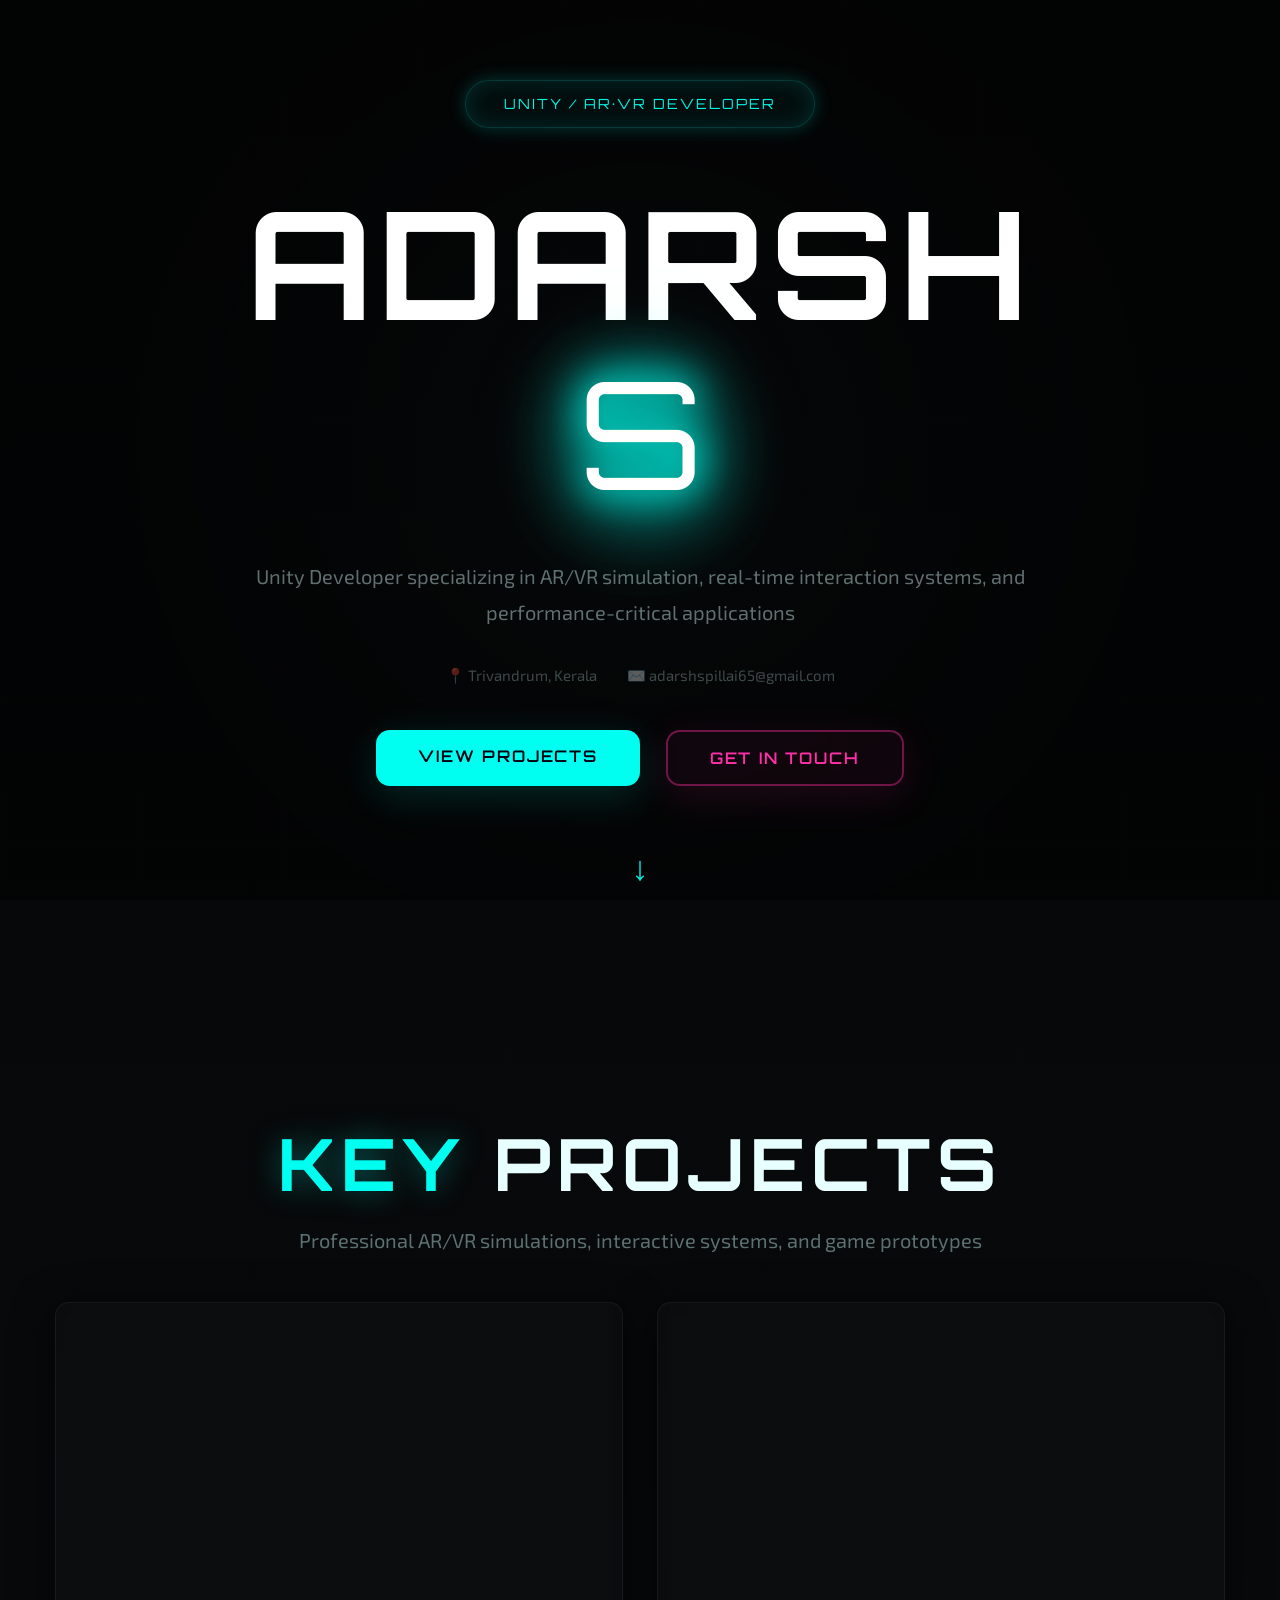
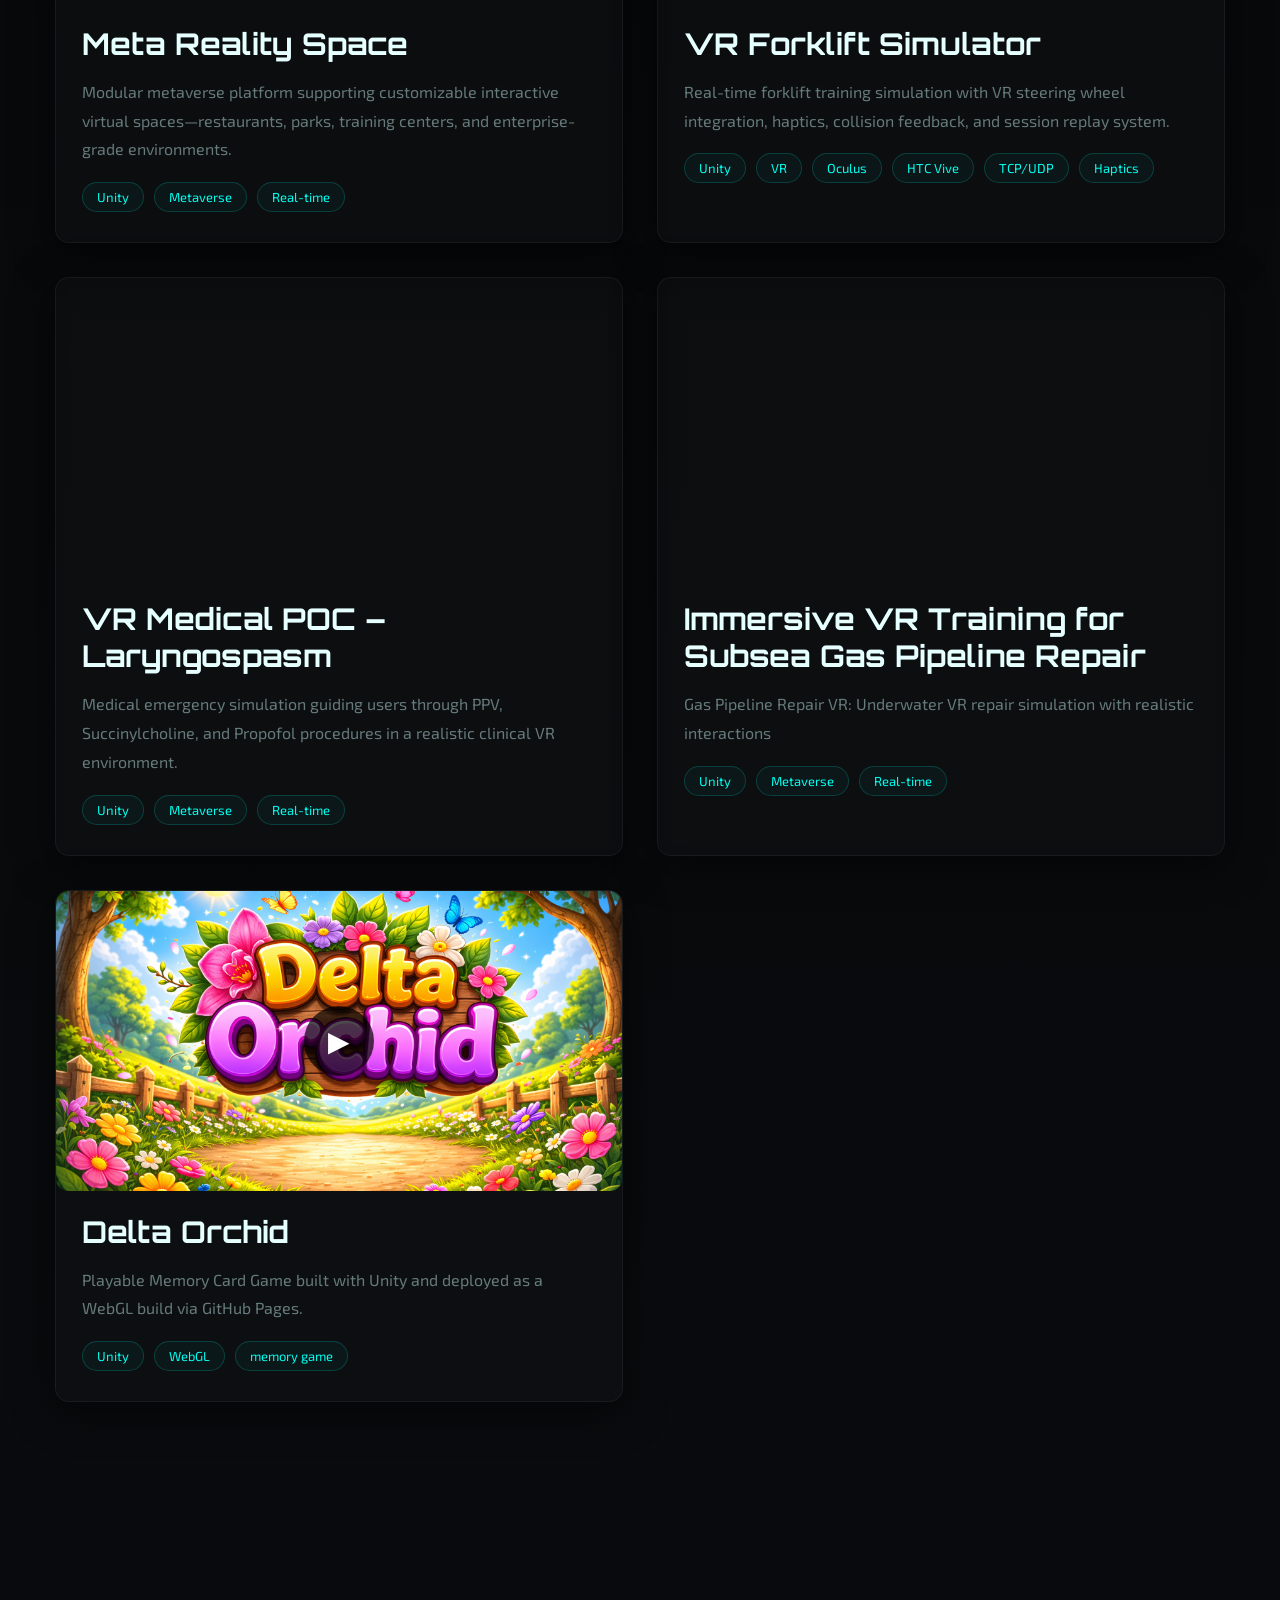
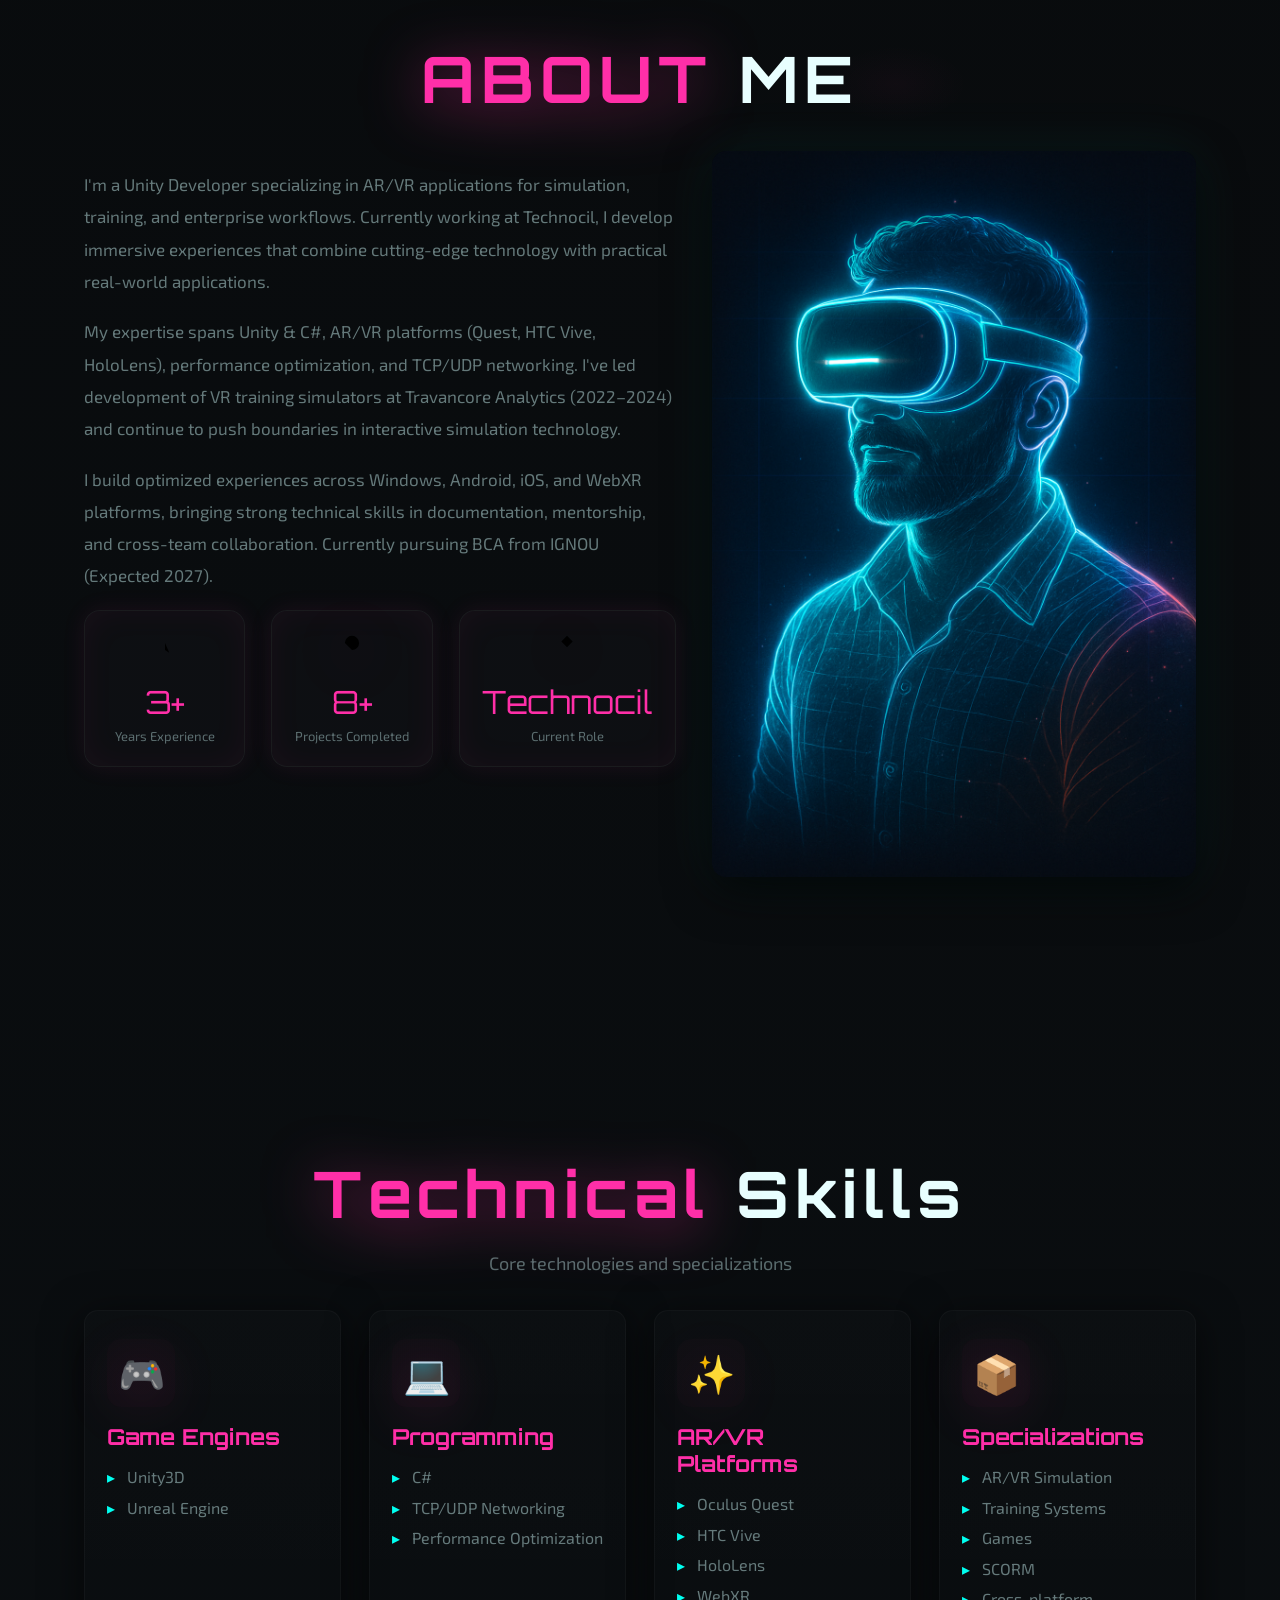
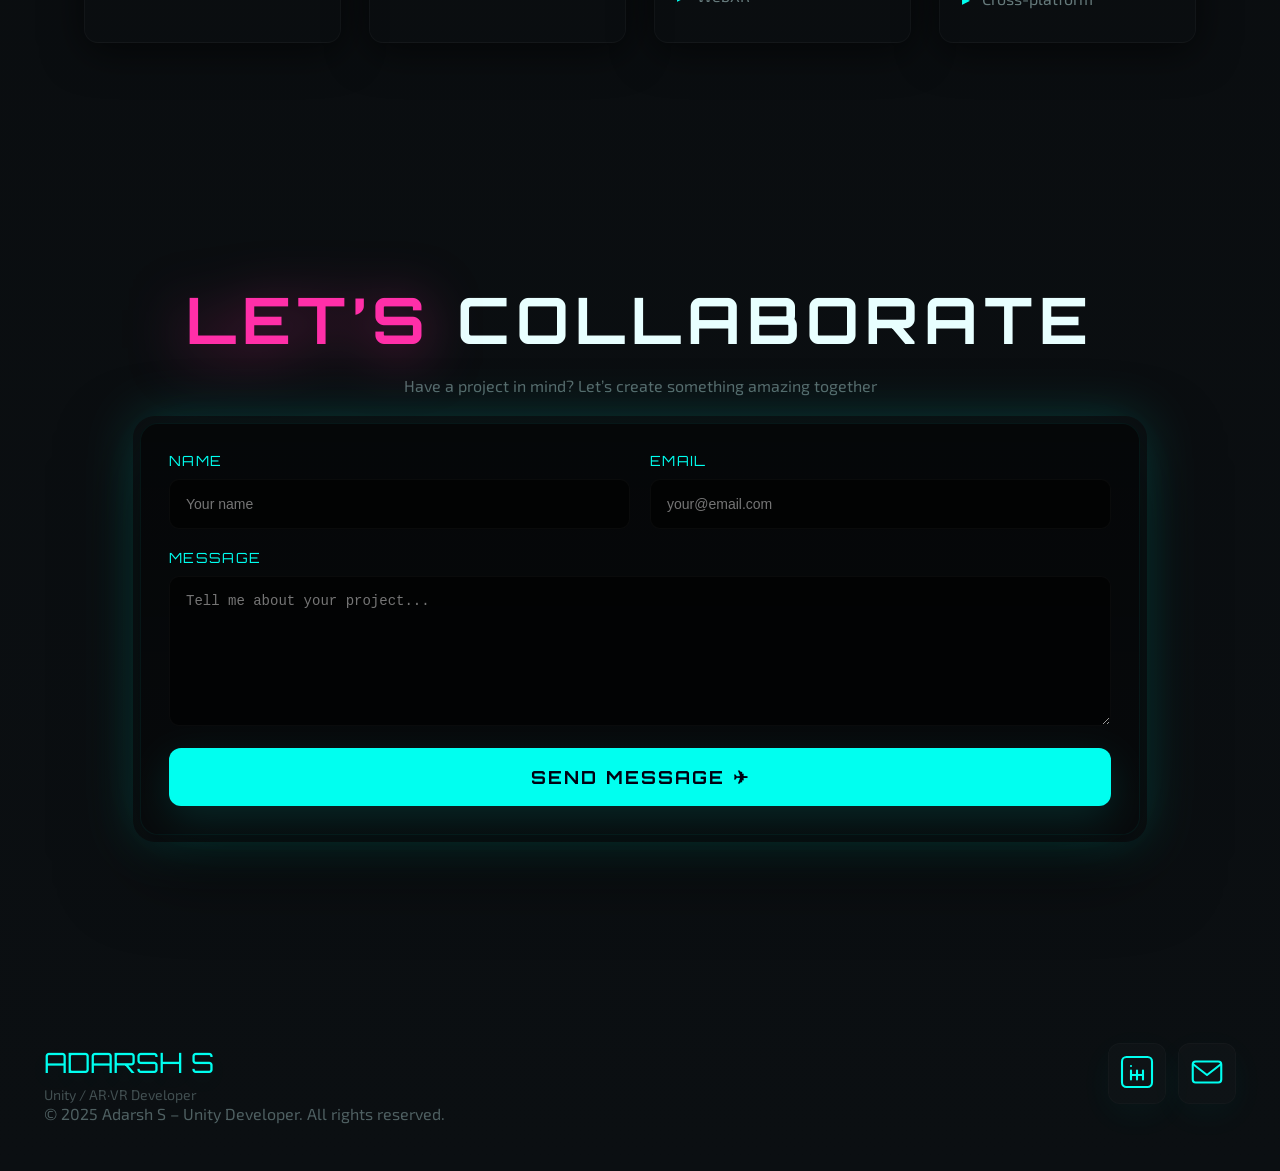
==== index.html @ 9f476916 "Update index.html" ====
<!DOCTYPE html>
<html lang="en">
<head>
  <meta charset="UTF-8" />
  <meta name="viewport" content="width=device-width, initial-scale=1.0" />
  <title>Adarsh | Unity AR/VR Game Developer</title>
  <link rel="stylesheet" href="style.css" />
</head>
<body>
 <header class="hero">
    <div class="tag">UNITY / AR·VR DEVELOPER</div>

    <h1 class="name-main">ADARSH</h1>
    <div class="name-glow">S</div>

    <p class="subtitle">
        Unity Developer specializing in AR/VR simulation, real-time interaction systems,
        and performance-critical applications
    </p>

    <div class="info">
        <span>📍 Trivandrum, Kerala</span>
        <span>✉️ adarshspillai65@gmail.com</span>
    </div>

    <div class="buttons">
        <a href="#projects" class="btn cyan">VIEW PROJECTS</a>
        <a href="#contact" class="btn pink">GET IN TOUCH</a>
    </div>

    <div class="scroll">↓</div>
</header>

 <section class="projects" id="projects">
    
    <h2 class="projects-title"><span>KEY</span> PROJECTS</h2>
    <p class="projects-subtitle">
        Professional AR/VR simulations, interactive systems, and game prototypes
    </p>

    <div class="project-grid">

        <!-- PROJECT 1 -->
        <div class="project-card">
            <iframe src="https://www.youtube.com/embed/jjALK5sZ8PA"></iframe>

            <div class="project-body">
                <h3>Meta Reality Space</h3>
                <p>
                    Modular metaverse platform supporting customizable interactive virtual spaces—restaurants, parks, training centers, and enterprise-grade environments.
                </p>

                <div class="project-tags">
                    <span>Unity</span>
                    <span>Metaverse</span>
                    <span>Real-time</span>
                </div>
            </div>
        </div>

        <!-- PROJECT 2 -->
        <div class="project-card">
            <iframe src="https://www.youtube.com/embed/D-YkFHy53do"></iframe>

            <div class="project-body">
                <h3>VR Forklift Simulator</h3>
                <p>
                    Real-time forklift training simulation with VR steering wheel integration, haptics, collision feedback, and session replay system.
                </p>

                <div class="project-tags">
                    <span>Unity</span>
                    <span>VR</span>
                    <span>Oculus</span>
                    <span>HTC Vive</span>
                    <span>TCP/UDP</span>
                    <span>Haptics</span>
                </div>
            </div>
        </div>
<!-- PROJECT 3 -->
        <div class="project-card">
            <iframe src="https://www.youtube.com/embed/tPDT9Ne0lN8"></iframe>

            <div class="project-body">
                 <h3>VR Medical POC – Laryngospasm</h3>
                <p>
    Medical emergency simulation guiding users through PPV,
    Succinylcholine, and Propofol procedures in a realistic clinical VR environment.
  </p>

                <div class="project-tags">
                    <span>Unity</span>
                    <span>Metaverse</span>
                    <span>Real-time</span>
                </div>
            </div>
        </div>
<!-- PROJECT 4 -->
        <div class="project-card">
<iframe src="https://www.youtube.com/embed/ft9IlsLX0oc"></iframe>
            <div class="project-body">
                <h3>Immersive VR Training for Subsea Gas Pipeline Repair</h3>
                <p>
                   Gas Pipeline Repair VR: Underwater VR repair simulation with realistic interactions
                </p>

                <div class="project-tags">
                    <span>Unity</span>
                    <span>Metaverse</span>
                    <span>Real-time</span>
                </div>
            </div>
        </div>

<!-- Gas Pipeline Repair VR (Image) -->

<!-- PROJECT 5 -->
<div class="project-card">

<div class="game-preview">

<img src="DeltaOrchid-thumbnail.png" alt="Delta Orchid">

<a 
href="https://adarshadsss.github.io/Delta_OrchidWebglBuild/" 
target="_blank" 
class="play-button">

▶

</a>

</div>

<div class="project-body">

<h3>Delta Orchid</h3>

<p>
Playable Memory Card Game built with Unity and deployed as a WebGL build via GitHub Pages.
</p>

<div class="project-tags">
<span>Unity</span>
<span>WebGL</span>
<span>memory game</span>
</div>

</div>

</div>

</section>
 




<section class="about" id="about">
  
  <h2 class="section-head"><span>ABOUT</span> ME</h2>

  <div class="about-wrapper">

    <!-- LEFT SIDE: TEXT + METRICS -->
    <div class="about-left">

      <div class="about-text">
        <p>I'm a Unity Developer specializing in AR/VR applications for simulation, training, and enterprise workflows. Currently working at Technocil, I develop immersive experiences that combine cutting-edge technology with practical real-world applications.</p>

        <p>My expertise spans Unity & C#, AR/VR platforms (Quest, HTC Vive, HoloLens), performance optimization, and TCP/UDP networking. I've led development of VR training simulators at Travancore Analytics (2022–2024) and continue to push boundaries in interactive simulation technology.</p>

        <p>I build optimized experiences across Windows, Android, iOS, and WebXR platforms, bringing strong technical skills in documentation, mentorship, and cross-team collaboration. Currently pursuing BCA from IGNOU (Expected 2027).</p>
      </div>

      <!-- METRICS BOXES -->
      <div class="metrics">

        <div class="metric-box">
          <svg class="metric-icon" viewBox="0 0 24 24"><path d="M12 7v5l3 2"></path></svg>
          <div class="metric-value">3+</div>
          <div class="metric-label">Years Experience</div>
        </div>

        <div class="metric-box">
          <svg class="metric-icon" viewBox="0 0 24 24"><path d="M12 12a5 5 0 1 0-5-5"></path></svg>
          <div class="metric-value">8+</div>
          <div class="metric-label">Projects Completed</div>
        </div>

        <div class="metric-box">
          <svg class="metric-icon" viewBox="0 0 24 24"><path d="M12 2l4 4-4 4-4-4z"></path></svg>
          <div class="metric-value">Technocil</div>
          <div class="metric-label">Current Role</div>
        </div>

      </div>

    </div>

   <div class="about-image">
  <img src="Avatar.png" alt="About section image">
</div>

  </div>
</section>



<section class="skills" id="skills">
    <h2 class="section-head"><span>Technical</span> Skills</h2>
    <p class="skills-subtitle">Core technologies and specializations</p>

    <div class="skills-grid">

        <!-- Game Engines -->
        <div class="skill-card">
            <div class="skill-icon">
                🎮
            </div>
            <h3>Game Engines</h3>
            <ul>
                <li>Unity3D</li>
                <li>Unreal Engine</li>
            </ul>
        </div>

        <!-- Programming -->
        <div class="skill-card">
            <div class="skill-icon">
                💻
            </div>
            <h3>Programming</h3>
            <ul>
                <li>C#</li>
                <li>TCP/UDP Networking</li>
                <li>Performance Optimization</li>
            </ul>
        </div>

        <!-- AR/VR Platforms -->
        <div class="skill-card">
            <div class="skill-icon">
                ✨
            </div>
            <h3>AR/VR Platforms</h3>
            <ul>
                <li>Oculus Quest</li>
                <li>HTC Vive</li>
                <li>HoloLens</li>
                <li>WebXR</li>
            </ul>
        </div>

        <!-- Specializations -->
        <div class="skill-card">
            <div class="skill-icon">
                📦
            </div>
            <h3>Specializations</h3>
            <ul>
                <li>AR/VR Simulation</li>
                <li>Training Systems</li>
                <li>Games</li>
                <li>SCORM</li>
                <li>Cross-platform</li>
            </ul>
        </div>

    </div>
</section>



<section class="contact" id="contact">
    <h2 class="section-head"><span>LET’S</span> COLLABORATE</h2>
    <p class="contact-subtitle">Have a project in mind? Let’s create something amazing together</p>

    <div class="contact-box">
        <form>
            <div class="contact-row">
                <div class="field">
                    <label>NAME</label>
                    <input type="text" placeholder="Your name" />
                </div>

                <div class="field">
                    <label>EMAIL</label>
                    <input type="email" placeholder="your@email.com" />
                </div>
            </div>

            <div class="field full">
                <label>MESSAGE</label>
                <textarea placeholder="Tell me about your project..."></textarea>
            </div>

            <button type="submit" class="send-btn">
                SEND MESSAGE ✈
            </button>
        </form>
    </div>
</section>

<!-- ===== FOOTER ===== -->
<footer class="footer">
  <div class="footer-inner">
    <div class="footer-left">
      <div class="footer-name">ADARSH S</div>
      <div class="footer-role">Unity / AR·VR Developer</div>
    </div>

    <div class="footer-right">
      <!-- inline SVG LinkedIn -->
      <button class="social-btn" aria-label="LinkedIn">
        <svg viewBox="0 0 24 24" class="social-icon" aria-hidden="true">
          <rect x="2" y="2" width="20" height="20" rx="3" fill="none" stroke="currentColor" stroke-width="1.4"/>
          <path d="M8 11v6M8 8v.01M12 11v6M16 11v6M8 14h8" fill="none" stroke="currentColor" stroke-width="1.4" stroke-linecap="round"/>
        </svg>
      </button>

      <!-- inline SVG Mail -->
      <button class="social-btn" aria-label="Email">
        <svg viewBox="0 0 24 24" class="social-icon" aria-hidden="true">
          <rect x="2.5" y="5" width="19" height="14" rx="2" fill="none" stroke="currentColor" stroke-width="1.4"/>
          <path d="M3 7l9 7 9-7" fill="none" stroke="currentColor" stroke-width="1.4" stroke-linecap="round" stroke-linejoin="round"/>
        </svg>
      </button>
    </div>
  </div>

  <div class="copyright">© 2025 Adarsh S – Unity Developer. All rights reserved.</div>
</footer>


  <script src="script.js"></script>
</body>
</html>
---- style.css ----
@import url('https://fonts.googleapis.com/css2?family=Orbitron:wght@400;600;900&family=Exo+2:wght@300;400;600&display=swap');

:root{
  --bg-1:#060708;
  --bg-2:#0b0f12;
  --cyan:#00fff0;
  --cyan-strong:rgba(0,255,237,0.95);
  --pink:#ff2fa8;
  --muted:rgba(170,200,200,0.35);
}

/* GLOBAL --------------------------- */
*{box-sizing:border-box;}
body{
  margin:0;
  font-family:'Exo 2', sans-serif;
  color:#dff7f6;
  background:
    radial-gradient(800px 380px at 30% 45%, rgba(0,255,237,0.04), transparent 12%),
    radial-gradient(600px 320px at 70% 55%, rgba(255,47,160,0.03), transparent 12%),
    linear-gradient(180deg,var(--bg-1),var(--bg-2));
  -webkit-font-smoothing:antialiased;
  position:relative;
}

/* GRID OVERLAY ----------------------------------- */
body::before{
  content:"";
  position:fixed; inset:0;
  background-image:
    linear-gradient(rgba(255,255,255,0.03) 1px, transparent 1px),
    linear-gradient(90deg, rgba(255,255,255,0.03) 1px, transparent 1px);
  background-size: 140px 140px;
  z-index:0; pointer-events:none;
  opacity:.25;
}

body::after{
  content:""; position:fixed; inset:0; pointer-events:none;
  background: radial-gradient(circle at center,
    rgba(0,0,0,0) 0%, rgba(0,0,0,0.55) 70%);
  z-index:0;
}

/* HERO -------------------------------------------- */
.hero{
  min-height:88vh;
  display:flex;
  flex-direction:column;
  align-items:center;
  justify-content:center;
  text-align:center;
  padding:80px 20px;
  position:relative;
  z-index:10;
}

/* TOP TAG ---------------------------------------- */
.tag{
  font-family:'Orbitron';
  font-size:14px;
  padding:14px 38px;
  border-radius:40px;
  border:1px solid rgba(0,255,237,0.18);
  color:var(--cyan-strong);
  letter-spacing:2px;
  background:rgba(0,255,237,0.04);
  box-shadow:
    0 0 18px rgba(0,255,237,0.22),
    inset 0 0 22px rgba(0,255,237,0.12);
  margin-bottom:40px;
}

/* NAME MAIN -------------------------------------- */
.name-main{
  font-family:'Orbitron';
  font-size:150px;
  letter-spacing:6px;
  margin:0;
  color:white;
  text-transform:uppercase;
}

/* GLOWING S -------------------------------------- */
.name-glow{
  font-family:'Orbitron';
  font-size:150px;
  margin-top:-18px;
  color:rgb(255, 255, 255);
  text-shadow:
    0 0 35px rgba(0,255,237,0.9),
    0 0 90px rgba(0,255,237,0.6),
    0 20px 90px rgba(0,255,237,0.55);
  filter:drop-shadow(0 0 25px rgba(0,255,237,0.85));
}

/* SUBTITLE --------------------------------------- */
.subtitle{
  max-width:900px;
  margin:32px auto 20px;
  font-size:20px;
  color:rgba(210,240,240,0.45);
  line-height:1.8;
}

/* INFO ROW --------------------------------------- */
.info{
  display:flex;
  gap:30px;
  justify-content:center;
  margin-top:16px;
  font-size:15px;
  color:var(--muted);
}
.info span{
  display:flex;
  align-items:center;
  gap:6px;
}

/* BUTTONS ----------------------------------------- */
.buttons{
  display:flex;
  gap:26px;
  margin-top:45px;
}

.btn{
  font-family:'Orbitron';
  padding:16px 42px;
  border-radius:14px;
  font-weight:600;
  letter-spacing:1.8px;
  text-decoration:none;
  transition:0.2s;
}

/* CYAN button */
.btn.cyan{
  background:var(--cyan);
  color:#001;
  box-shadow:0 10px 40px rgba(0,255,237,0.15);
}

/* PINK button */
.btn.pink{
  border:2px solid rgba(255,47,160,0.4);
  color:var(--pink);
  background:rgba(255,47,160,0.05);
  box-shadow:0 10px 40px rgba(255,47,160,0.12);
  backdrop-filter:blur(3px);
}

/* SCROLL ARROW ----------------------------------- */
.scroll{
  margin-top:60px;
  font-size:34px;
  color:var(--cyan);
  opacity:0.9;
}

/* RESPONSIVE -------------------------------------- */
@media(max-width:900px){
  .name-main, .name-glow{ font-size:110px; }
  .subtitle{ font-size:17px; }
}
@media(max-width:600px){
  .name-main, .name-glow{ font-size:75px; }
  .tag{ padding:10px 24px; font-size:12px; }
  .buttons{ flex-direction:column; }
}


/* SECTION TITLE -------------------------------------------------------- */
.projects {
    padding: 90px 40px 120px;
    max-width: 1250px;
    margin: 0 auto;
    text-align: center;
    position: relative;
    z-index: 10;
}

.projects-title {
    font-family: 'Orbitron';
    font-size: 72px;
    color: #e8ffff;
    letter-spacing: 6px;
    text-transform: uppercase;
    margin-bottom: 10px;
}

.projects-title span {
    color: #00fff0;
    text-shadow: 0 0 30px rgba(0,255,237,0.35);
}

.projects-subtitle {
    font-size: 20px;
    color: rgba(200,240,240,0.45);
    margin-bottom: 50px;
}

/* CARD GRID ------------------------------------------------------------- */
.project-grid {
    display: grid;
    grid-template-columns: repeat(2, 1fr);
    gap: 34px;
}

/* PROJECT CARD ---------------------------------------------------------- */
.project-card {
    background: rgba(255,255,255,0.02);
    border-radius: 14px;
    overflow: hidden;
    border: 1px solid rgba(255,255,255,0.05);
    backdrop-filter: blur(6px);
    box-shadow: 0 8px 40px rgba(0,0,0,0.6);
    transition: 0.25s ease;
}

.project-card:hover {
    transform: translateY(-6px);
    box-shadow: 0 18px 60px rgba(0,0,0,0.7);
}

/* VIDEO / IMAGE --------------------------------------------------------- */
.project-card iframe,
.project-card img {
    width: 100%;
    height: 300px;
    border: none;
    object-fit: cover;
    display: block;
}

/* TEXT AREA ------------------------------------------------------------- */
.project-body {
    padding: 22px 26px 30px;
    text-align: left;
}

.project-body h3 {
    font-family: 'Orbitron';
    font-size: 30px;
    color: #e6ffff;
    margin: 0 0 12px;
}

.project-body p {
    font-size: 16px;
    color: rgba(200,240,240,0.48);
    line-height: 1.8;
    margin-bottom: 18px;
}

/* TAGS ------------------------------------------------------------------ */
.project-tags {
    display: flex;
    flex-wrap: wrap;
    gap: 10px;
}

.project-tags span {
    padding: 6px 14px;
    font-size: 13px;
    color: #00fff0;
    border: 1px solid rgba(0,255,237,0.18);
    border-radius: 20px;
    background: rgba(0,255,237,0.04);
}

/* RESPONSIVE ------------------------------------------------------------ */
@media (max-width: 1000px) {
    .project-grid {
        grid-template-columns: 1fr;
    }
}

@media (max-width: 500px) {
    .projects-title {
        font-size: 52px;
    }
    .project-card iframe {
        height: 220px;
    }
}


/* SECTION TITLE -------------------------------------------------------- */
.projects {
    padding: 90px 40px 120px;
    max-width: 1250px;
    margin: 0 auto;
    text-align: center;
    position: relative;
    z-index: 10;
}

.projects-title {
    font-family: 'Orbitron';
    font-size: 72px;
    color: #e8ffff;
    letter-spacing: 6px;
    text-transform: uppercase;
    margin-bottom: 10px;
}

.projects-title span {
    color: #00fff0;
    text-shadow: 0 0 30px rgba(0,255,237,0.35);
}

.projects-subtitle {
    font-size: 20px;
    color: rgba(200,240,240,0.45);
    margin-bottom: 50px;
}

/* CARD GRID ------------------------------------------------------------- */
.project-grid {
    display: grid;
    grid-template-columns: repeat(2, 1fr);
    gap: 34px;
}

/* PROJECT CARD ---------------------------------------------------------- */
.project-card {
    background: rgba(255,255,255,0.02);
    border-radius: 14px;
    overflow: hidden;
    border: 1px solid rgba(255,255,255,0.05);
    backdrop-filter: blur(6px);
    box-shadow: 0 8px 40px rgba(0,0,0,0.6);
    transition: 0.25s ease;
}

.project-card:hover {
    transform: translateY(-6px);
    box-shadow: 0 18px 60px rgba(0,0,0,0.7);
}

/* VIDEO / IMAGE --------------------------------------------------------- */
.project-card iframe,
.project-card img {
    width: 100%;
    height: 300px;
    border: none;
    object-fit: cover;
    display: block;
}

/* TEXT AREA ------------------------------------------------------------- */
.project-body {
    padding: 22px 26px 30px;
    text-align: left;
}

.project-body h3 {
    font-family: 'Orbitron';
    font-size: 30px;
    color: #e6ffff;
    margin: 0 0 12px;
}

.project-body p {
    font-size: 16px;
    color: rgba(200,240,240,0.48);
    line-height: 1.8;
    margin-bottom: 18px;
}

/* TAGS ------------------------------------------------------------------ */
.project-tags {
    display: flex;
    flex-wrap: wrap;
    gap: 10px;
}

.project-tags span {
    padding: 6px 14px;
    font-size: 13px;
    color: #00fff0;
    border: 1px solid rgba(0,255,237,0.18);
    border-radius: 20px;
    background: rgba(0,255,237,0.04);
}

/* RESPONSIVE ------------------------------------------------------------ */
@media (max-width: 1000px) {
    .project-grid {
        grid-template-columns: 1fr;
    }
}

@media (max-width: 500px) {
    .projects-title {
        font-size: 52px;
    }
    .project-card iframe {
        height: 220px;
    }
}


/* ABOUT SECTION */
.about {
  padding: 80px 44px;
  max-width: 1200px;
  margin: 0 auto 80px;
}

.about-wrapper {
  display: grid;
  grid-template-columns: 1.1fr 0.9fr;
  gap: 36px;
  align-items: start;
  margin-top: 32px;
}

/* LEFT SIDE TEXT */
.about-text p {
  color: rgba(200,240,240,0.48);
  font-size: 17px;
  line-height: 1.9;
  margin-bottom: 18px;
}

/* METRICS BOXES */
.metrics {
  display: flex;
  gap: 26px;
  margin-bottom: 32px;
}

.metric-box {
  flex: 1;
  padding: 22px;
  border-radius: 16px;
  background: rgba(20, 20, 26, 0.4);
  border: 1px solid rgba(255,255,255,0.05);
  text-align: center;
  box-shadow:
    0 0 25px rgba(255,47,160,0.08),
    inset 0 0 35px rgba(255,47,160,0.05);
}

.metric-icon {
  width: 34px;
  height: 34px;
  margin-bottom: 12px;
  color: var(--pink);
  filter: drop-shadow(0 8px 28px rgba(255,47,160,0.25));
}

.metric-value {
  font-family: 'Orbitron';
  font-size: 32px;
  color: var(--pink);
  margin-bottom: 6px;
}

.metric-label {
  font-size: 13px;
  color: rgba(200,240,240,0.42);
}

/* IMAGE RIGHT SIDE */
.about-image {
  position: relative;
}

.about-image img {
  width: 100%;
  border-radius: 14px;
  display: block;
  box-shadow:
    0 15px 45px rgba(0,0,0,0.7),
    0 0 60px rgba(0,255,237,0.08);
}

/* RESPONSIVE */
@media(max-width: 900px) {
  .about-wrapper {
    grid-template-columns: 1fr;
  }
  .metrics {
    justify-content: center;
  }
}



/* SECTION TITLE */
.section-head{
  font-family:'Orbitron';
  font-size:64px;
  letter-spacing:6px;
  color:#e8ffff;
  text-align:center;
  margin:36px 0 6px;
}
.section-head span{
  color:#ff2fa8;
  filter:drop-shadow(0 8px 28px rgba(255,47,160,0.5));
}

/* SUBTITLE */
.skills-subtitle{
  text-align:center;
  color:rgba(200,240,240,0.42);
  margin-bottom:36px;
  font-size:18px;
}

/* SKILLS SECTION */
.skills{
  padding:80px 44px;
  max-width:1200px;
  margin:0 auto 40px;
}

/* GRID LAYOUT */
.skills-grid{
  display:grid;
  grid-template-columns:repeat(4,1fr);
  gap:28px;
  margin-top:28px;
}

/* SKILL CARD */
.skill-card{
  background:linear-gradient(180deg, rgba(255,255,255,0.01), rgba(255,255,255,0.005));
  border-radius:14px;
  padding:28px 22px;
  min-height:200px;
  border:1px solid rgba(255,255,255,0.03);
  box-shadow:0 8px 40px rgba(0,0,0,0.6);
  transition:transform .18s ease, box-shadow .18s ease;
}
.skill-card:hover{
  transform:translateY(-6px);
  box-shadow:0 28px 60px rgba(0,0,0,0.65);
}

/* ICON */
.skill-icon{
  width:68px;
  height:68px;
  font-size:38px;
  display:grid;
  place-items:center;
  margin-bottom:16px;
  color:#ff2fa8;
  border-radius:14px;
  background:rgba(255,47,160,0.02);
  filter:drop-shadow(0 8px 28px rgba(255,47,160,0.24));
}

/* TITLES */
.skill-card h3{
  font-family:'Orbitron';
  font-size:22px;
  color:#ff2fa8;
  margin:6px 0 12px;
}

/* LIST */
.skill-card ul{
  list-style:none;
  padding:0;
  margin:0;
  color:rgba(200,240,240,0.48);
  line-height:1.9;
}
.skill-card li::before{
  content:'▸';
  color:#00fff0;
  display:inline-block;
  width:20px;
}

/* RESPONSIVE */
@media(max-width:1000px){
  .skills-grid{ grid-template-columns:repeat(2,1fr); }
}
@media(max-width:700px){
  .skills-grid{ grid-template-columns:1fr; }
}


.contact {
  padding: 80px 44px;
  max-width: 1200px;
  margin: 0 auto 80px;
  text-align: center;
}

.contact-subtitle {
  color: rgba(200,240,240,0.42);
  margin-bottom: 28px;
}

.contact-box {
  background: linear-gradient(180deg, rgba(0,0,0,0.48), rgba(0,0,0,0.34));
  border-radius: 18px;
  padding: 28px;
  border: 1px solid rgba(0,255,237,0.06);
  box-shadow:
    0 30px 80px rgba(0,0,0,0.6),
    0 0 80px rgba(0,255,237,0.06);
  position: relative;
  max-width: 1000px;
  margin: 0 auto;
}

.contact-box::before {
  content: '';
  position: absolute;
  inset: -8px;
  border-radius: 22px;
  box-shadow: 0 0 50px rgba(0,255,237,0.16);
  pointer-events: none;
}

.contact-row {
  display: flex;
  gap: 20px;
  margin-bottom: 20px;
}

.field {
  flex: 1;
  display: flex;
  flex-direction: column;
  gap: 10px;
  text-align: left;
}

.field.full {
  margin-top: 18px;
}

.field label {
  font-family: 'Orbitron';
  color: var(--cyan);
  font-size: 14px;
  letter-spacing: 1.3px;
}

.field input,
.field textarea {
  background: rgba(0,0,0,0.6);
  border-radius: 10px;
  padding: 16px;
  color: #bfeeea;
  border: 1px solid rgba(255,255,255,0.03);
  outline: none;
  font-size: 14px;
  resize: vertical;
  min-height: 48px;
}

.field textarea {
  min-height: 150px;
}

.send-btn {
  margin-top: 22px;
  width: 100%;
  padding: 18px 20px;
  border-radius: 12px;
  border: none;
  background: var(--cyan);
  color: #001;
  font-family: 'Orbitron';
  font-weight: 700;
  letter-spacing: 2px;
  font-size: 18px;
  box-shadow: 0 14px 40px rgba(0,255,237,0.12);
  cursor: pointer;
}

/* Responsive */
@media(max-width: 700px) {
  .contact-row { flex-direction: column; }
  .contact-box::before { inset: -6px; }
}


/* FOOTER */
.footer{
  padding:48px 44px;
  margin-top:60px;
  background:transparent;
  color:rgba(200,240,240,0.36);
}

.footer-inner{
  display:flex;
  align-items:center;
  justify-content:space-between;
  max-width:1200px;
  margin:0 auto;
}

.footer-name{
  font-family:'Orbitron';
  color:var(--cyan);
  font-size:28px;
  text-shadow:0 8px 24px rgba(0,255,237,0.08);
}

.footer-role{
  color:var(--muted);
  margin-top:6px;
  font-size:14px;
}

/* Right side icons */
.footer-right{
  display:flex;
  gap:12px;
  align-items:center;
}

.social-btn{
  background:rgba(255,255,255,0.02);
  border-radius:12px;
  padding:10px;
  border:1px solid rgba(255,255,255,0.02);
  box-shadow:0 10px 36px rgba(0,255,237,0.04);
  transition:0.2s ease;
}

.social-btn:hover{
  transform:translateY(-4px);
  box-shadow:0 20px 40px rgba(0,255,237,0.12);
}

.social-icon{
  width:36px;
  height:36px;
  color:var(--cyan);
  filter:drop-shadow(0 12px 36px rgba(0,255,237,0.12));
}

/* copy text */
.footer-copy{
  text-align:center;
  margin-top:40px;
  color:rgba(200,240,240,0.26);
  font-size:13px;
}

/* WEBGL RESPONSIVE CONTAINER */

.webgl-container{
    width:100%;
    max-width:960px;
    margin:auto;
    aspect-ratio:16/10;
}

.webgl-container iframe{
    width:100%;
    height:100%;
    border:none;
}
.game-preview{
position:relative;
width:100%;
height:300px;
overflow:hidden;
border-radius:12px;
}

.game-preview img{
width:100%;
height:100%;
object-fit:cover;
display:block;
}

/* PLAY BUTTON */

.play-button{
position:absolute;
top:50%;
left:50%;
transform:translate(-50%,-50%);
width:70px;
height:70px;
border-radius:50%;
background:rgba(0,0,0,0.7);
color:white;
display:flex;
align-items:center;
justify-content:center;
font-size:28px;
text-decoration:none;
transition:0.25s;
}

.play-button:hover{
background:#00fff0;
color:#001;
transform:translate(-50%,-50%) scale(1.1);
}
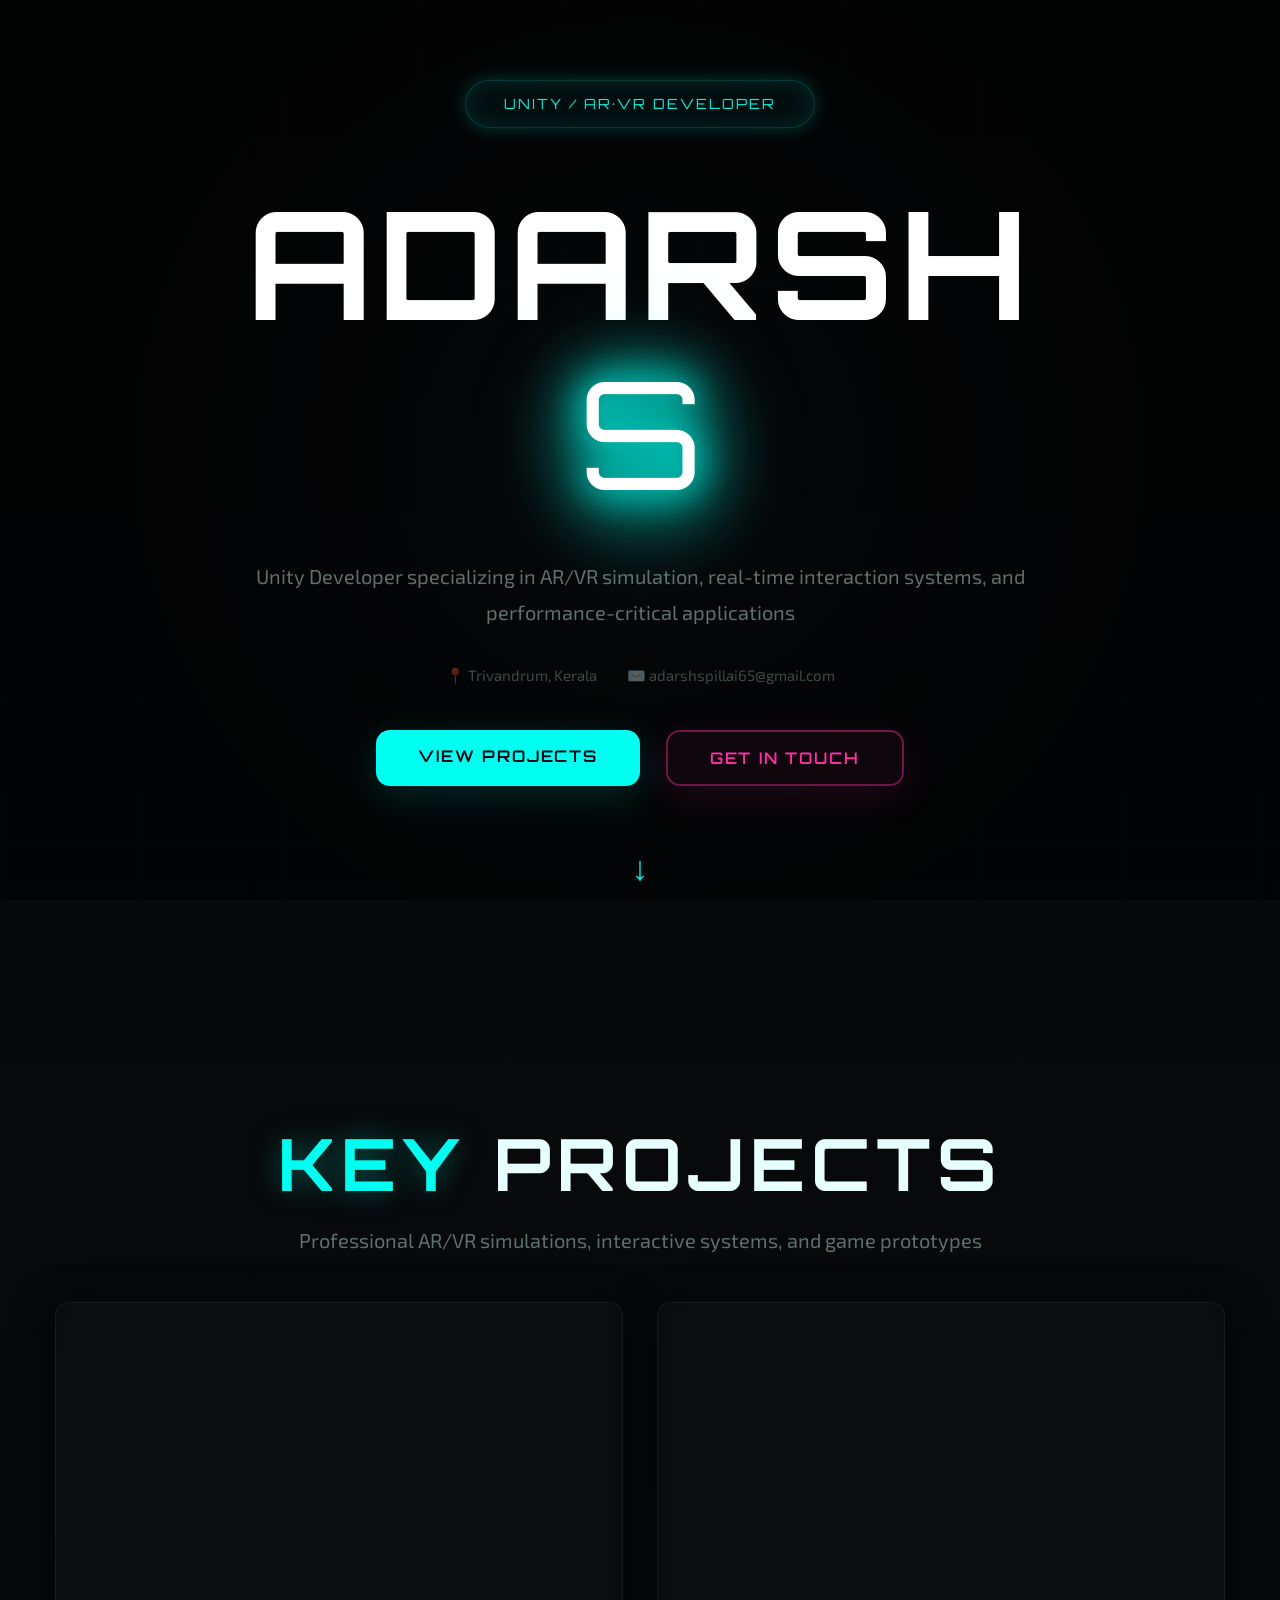
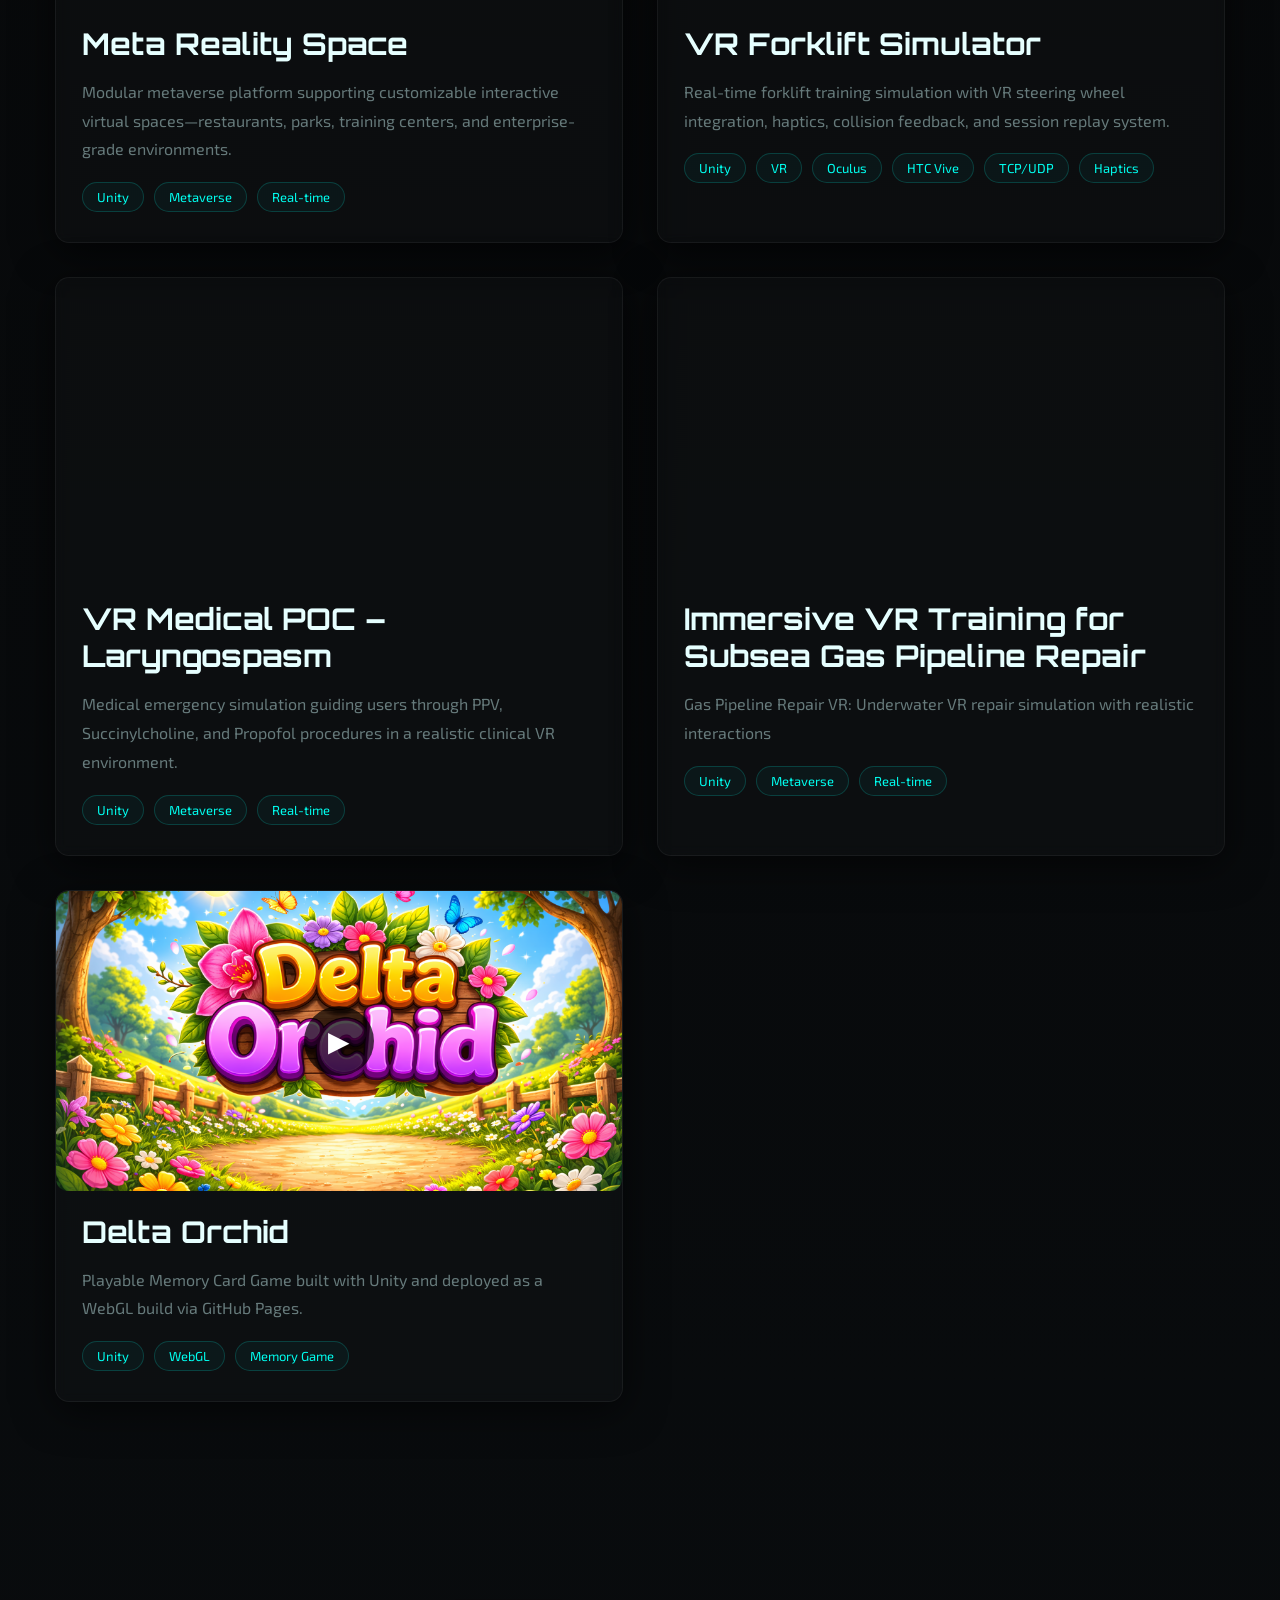
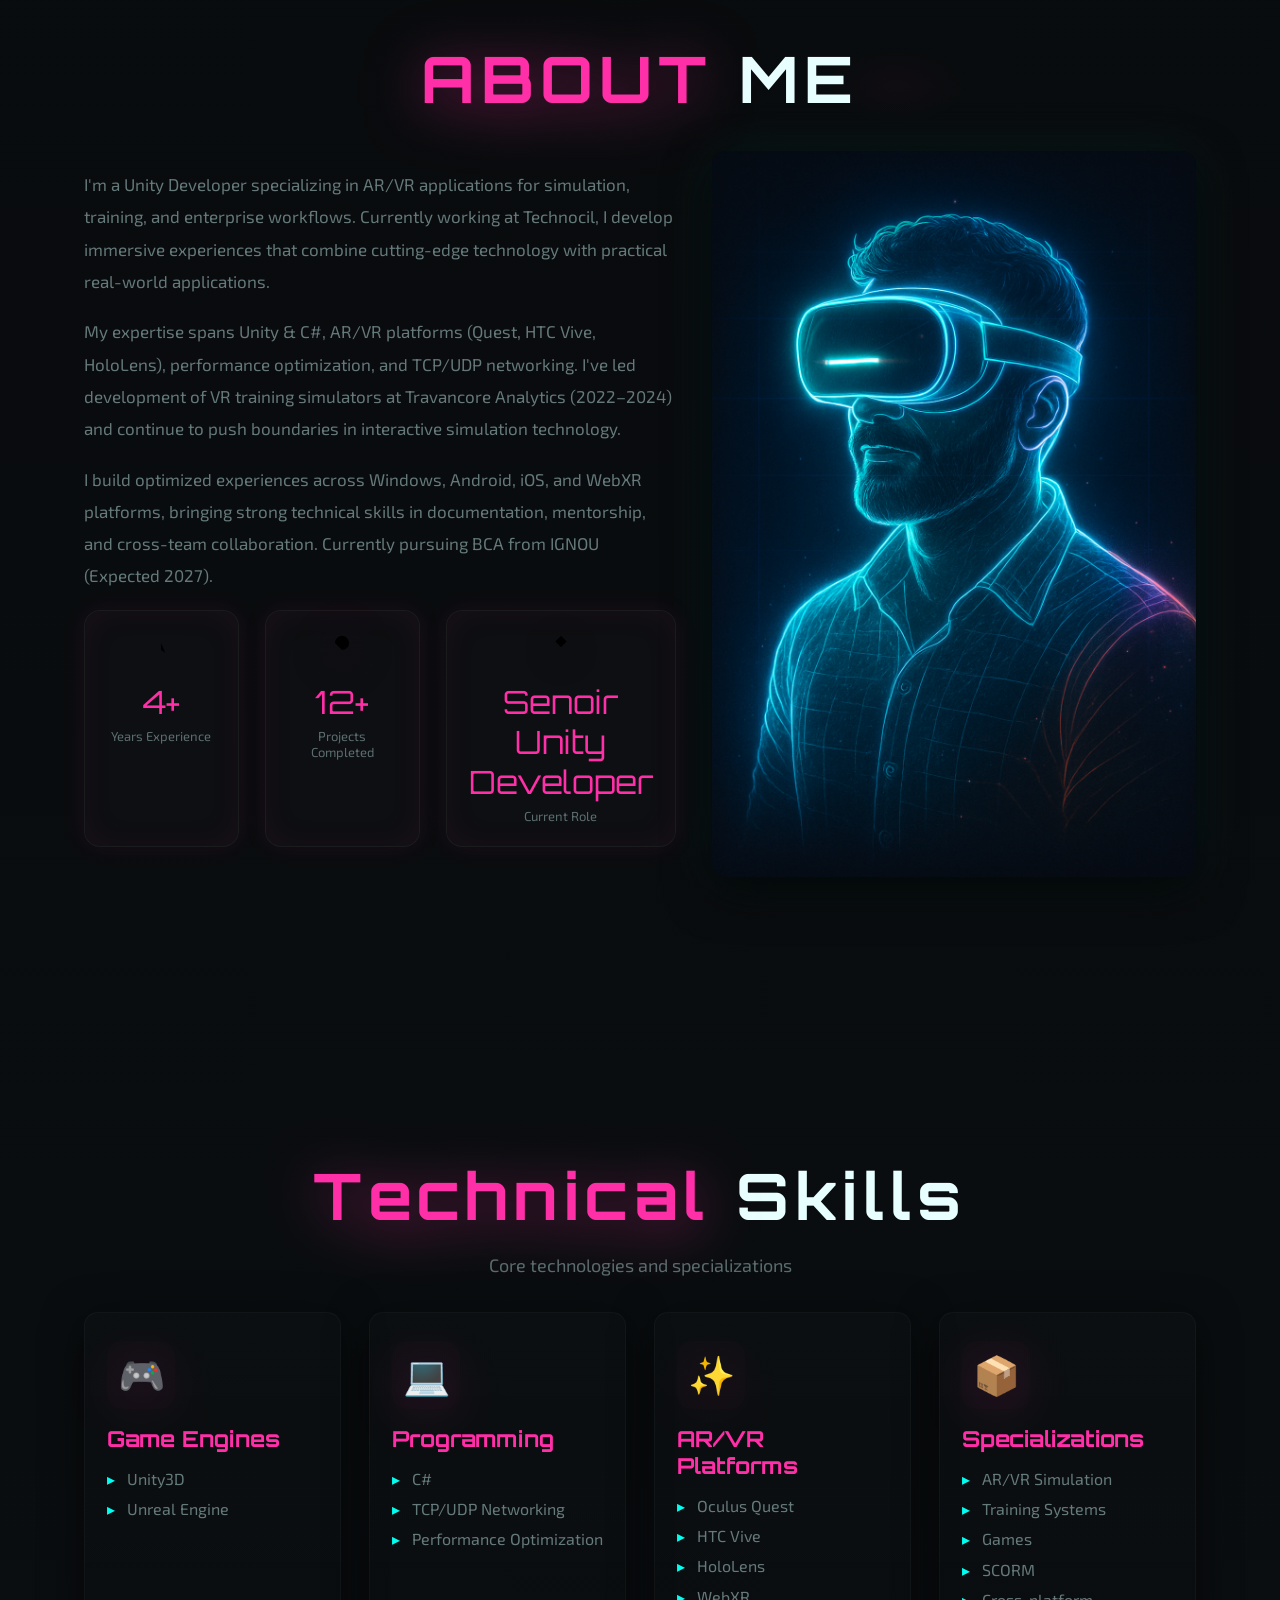
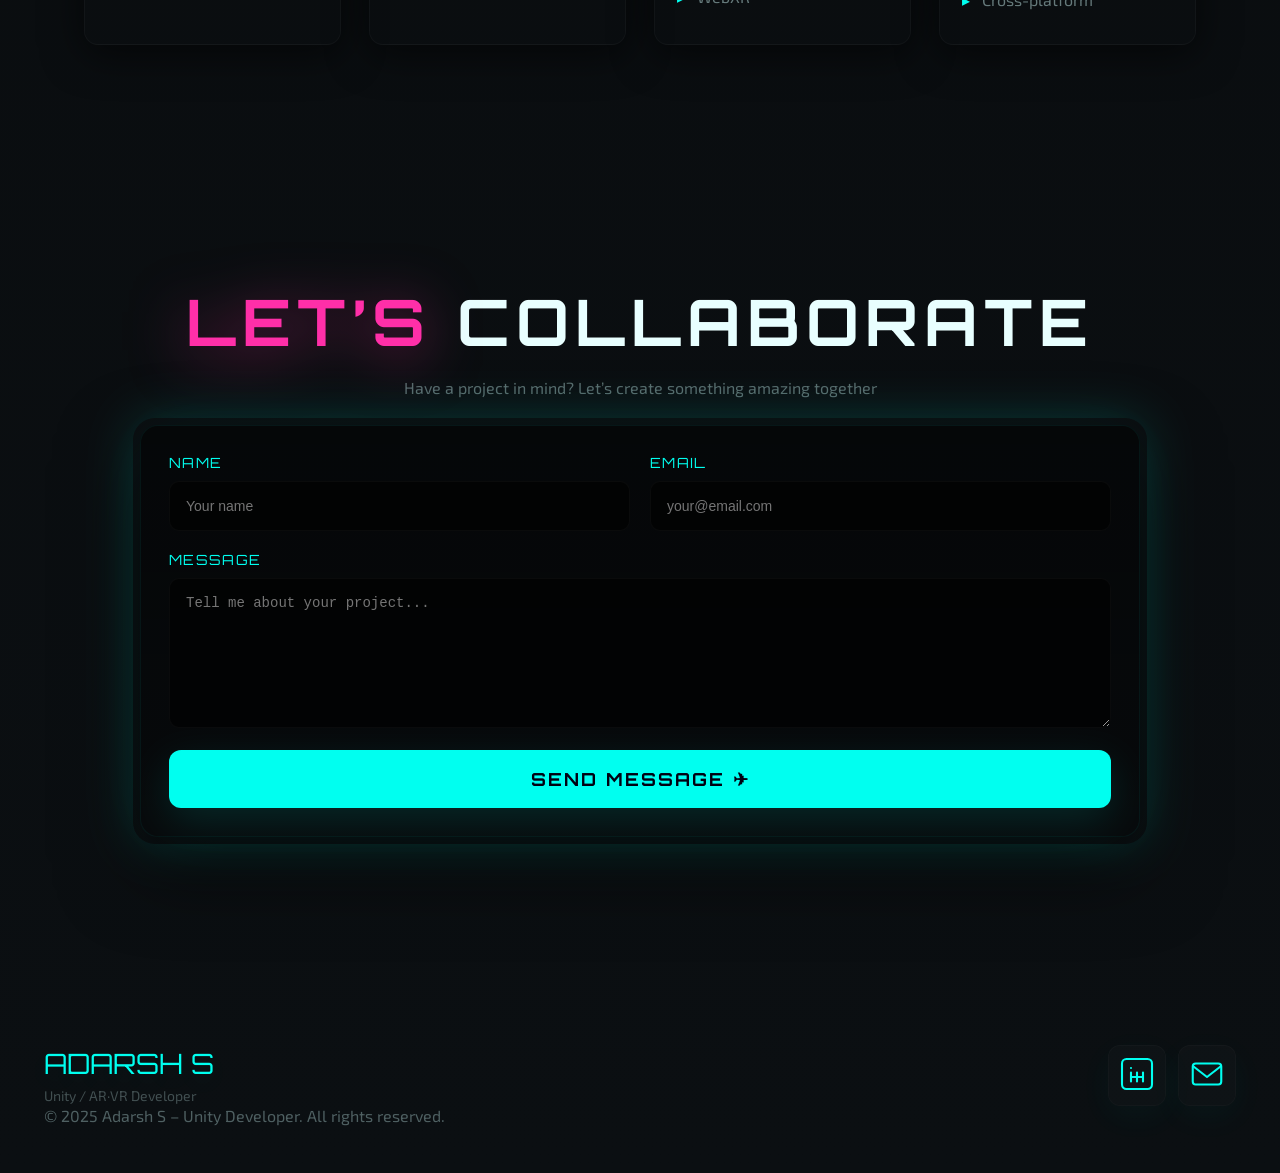
==== commit db3721c7: "Update index.html" ====
--- a/index.html
+++ b/index.html
@@ -144,7 +144,7 @@
 <div class="project-tags">
 <span>Unity</span>
 <span>WebGL</span>
-<span>memory game</span>
+<span>Memory Game</span>
 </div>
 
 </div>
@@ -179,19 +179,19 @@
 
         <div class="metric-box">
           <svg class="metric-icon" viewBox="0 0 24 24"><path d="M12 7v5l3 2"></path></svg>
-          <div class="metric-value">3+</div>
+          <div class="metric-value">4+</div>
           <div class="metric-label">Years Experience</div>
         </div>
 
         <div class="metric-box">
           <svg class="metric-icon" viewBox="0 0 24 24"><path d="M12 12a5 5 0 1 0-5-5"></path></svg>
-          <div class="metric-value">8+</div>
+          <div class="metric-value">12+</div>
           <div class="metric-label">Projects Completed</div>
         </div>
 
         <div class="metric-box">
           <svg class="metric-icon" viewBox="0 0 24 24"><path d="M12 2l4 4-4 4-4-4z"></path></svg>
-          <div class="metric-value">Technocil</div>
+          <div class="metric-value">Senoir Unity Developer</div>
           <div class="metric-label">Current Role</div>
         </div>
 
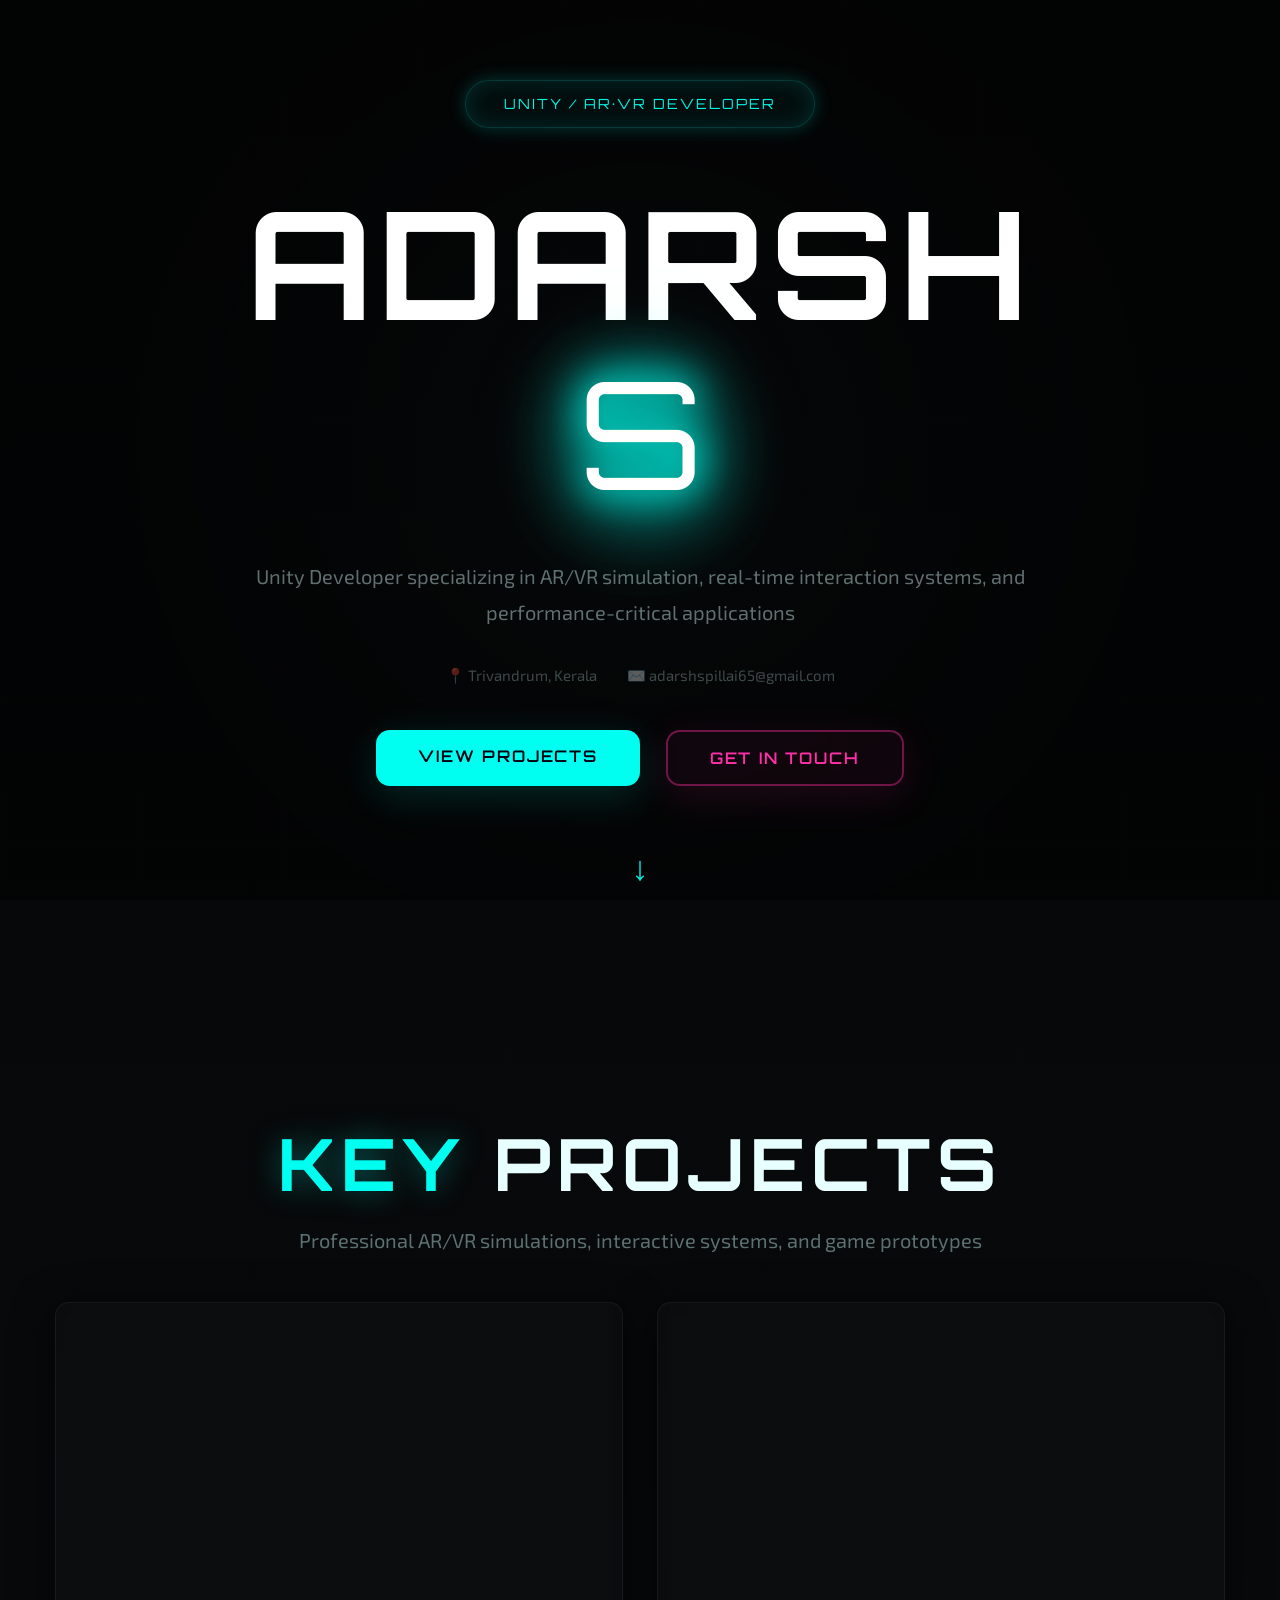
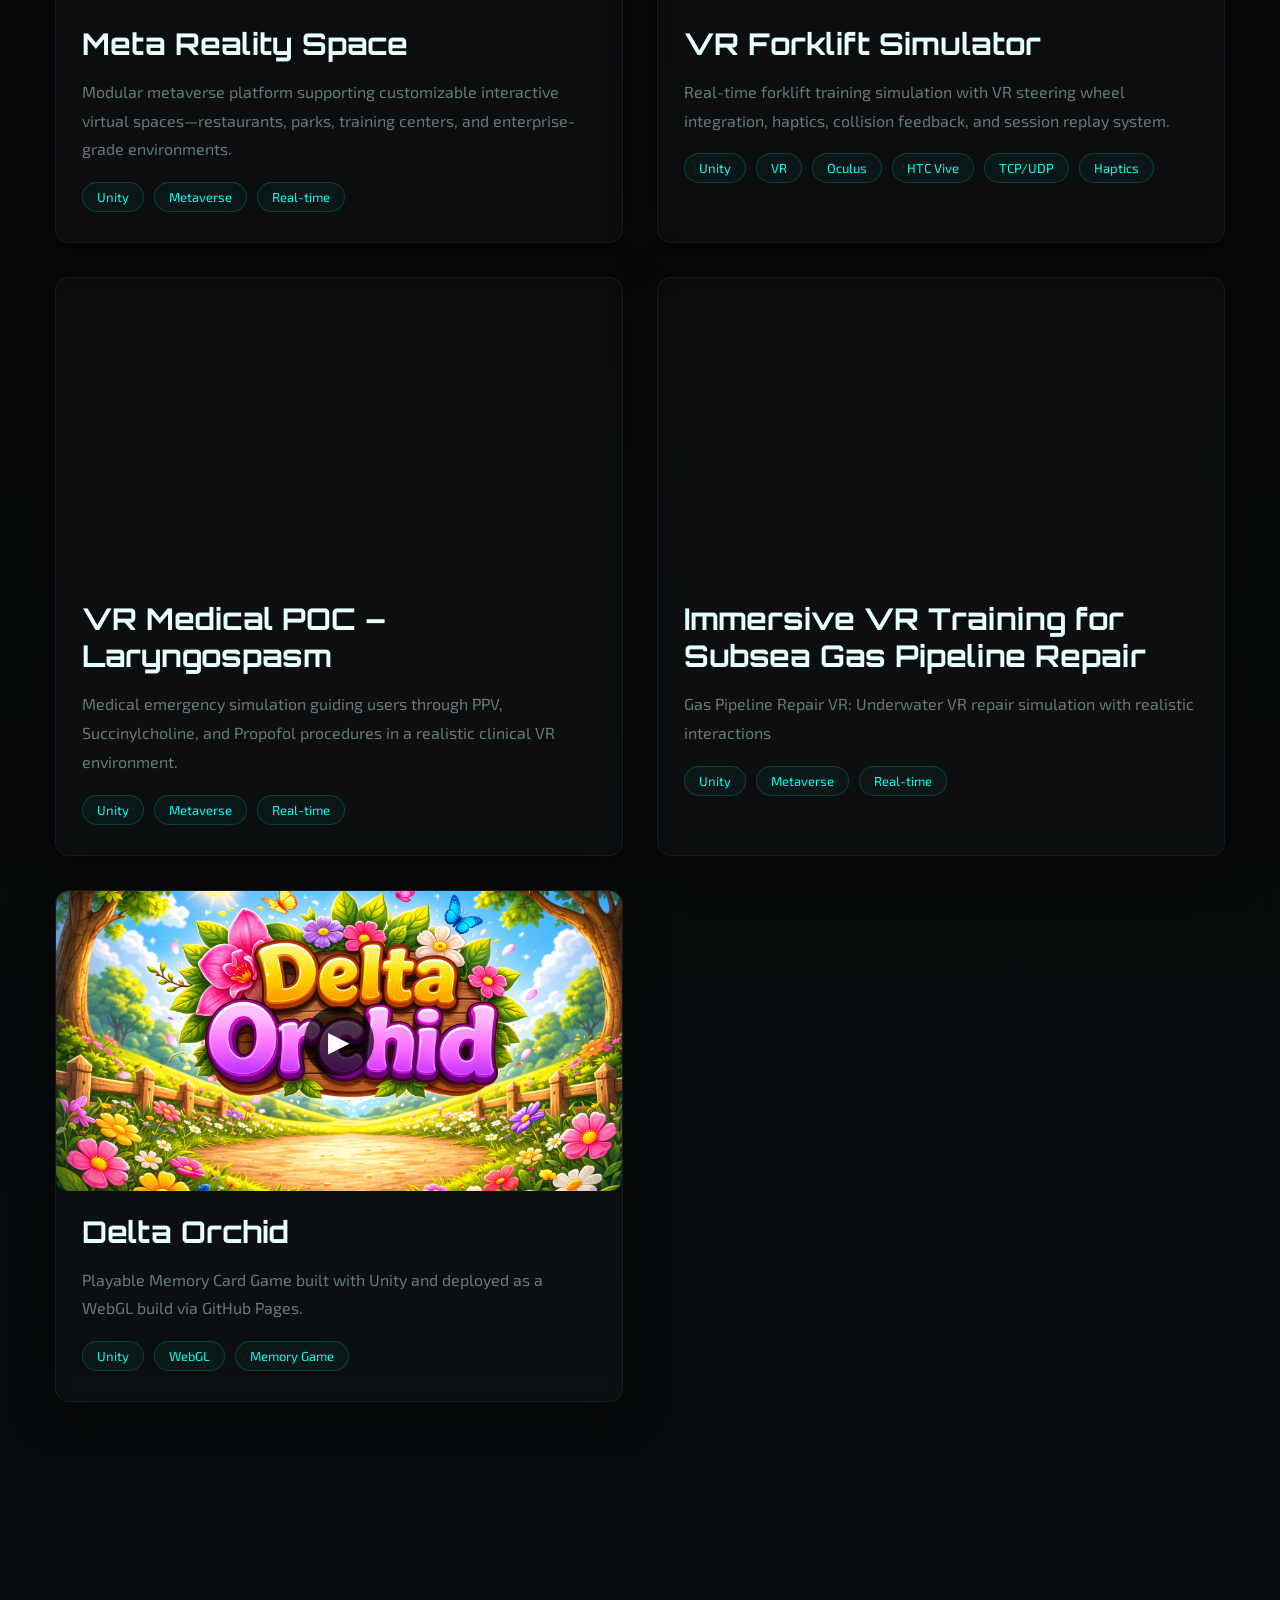
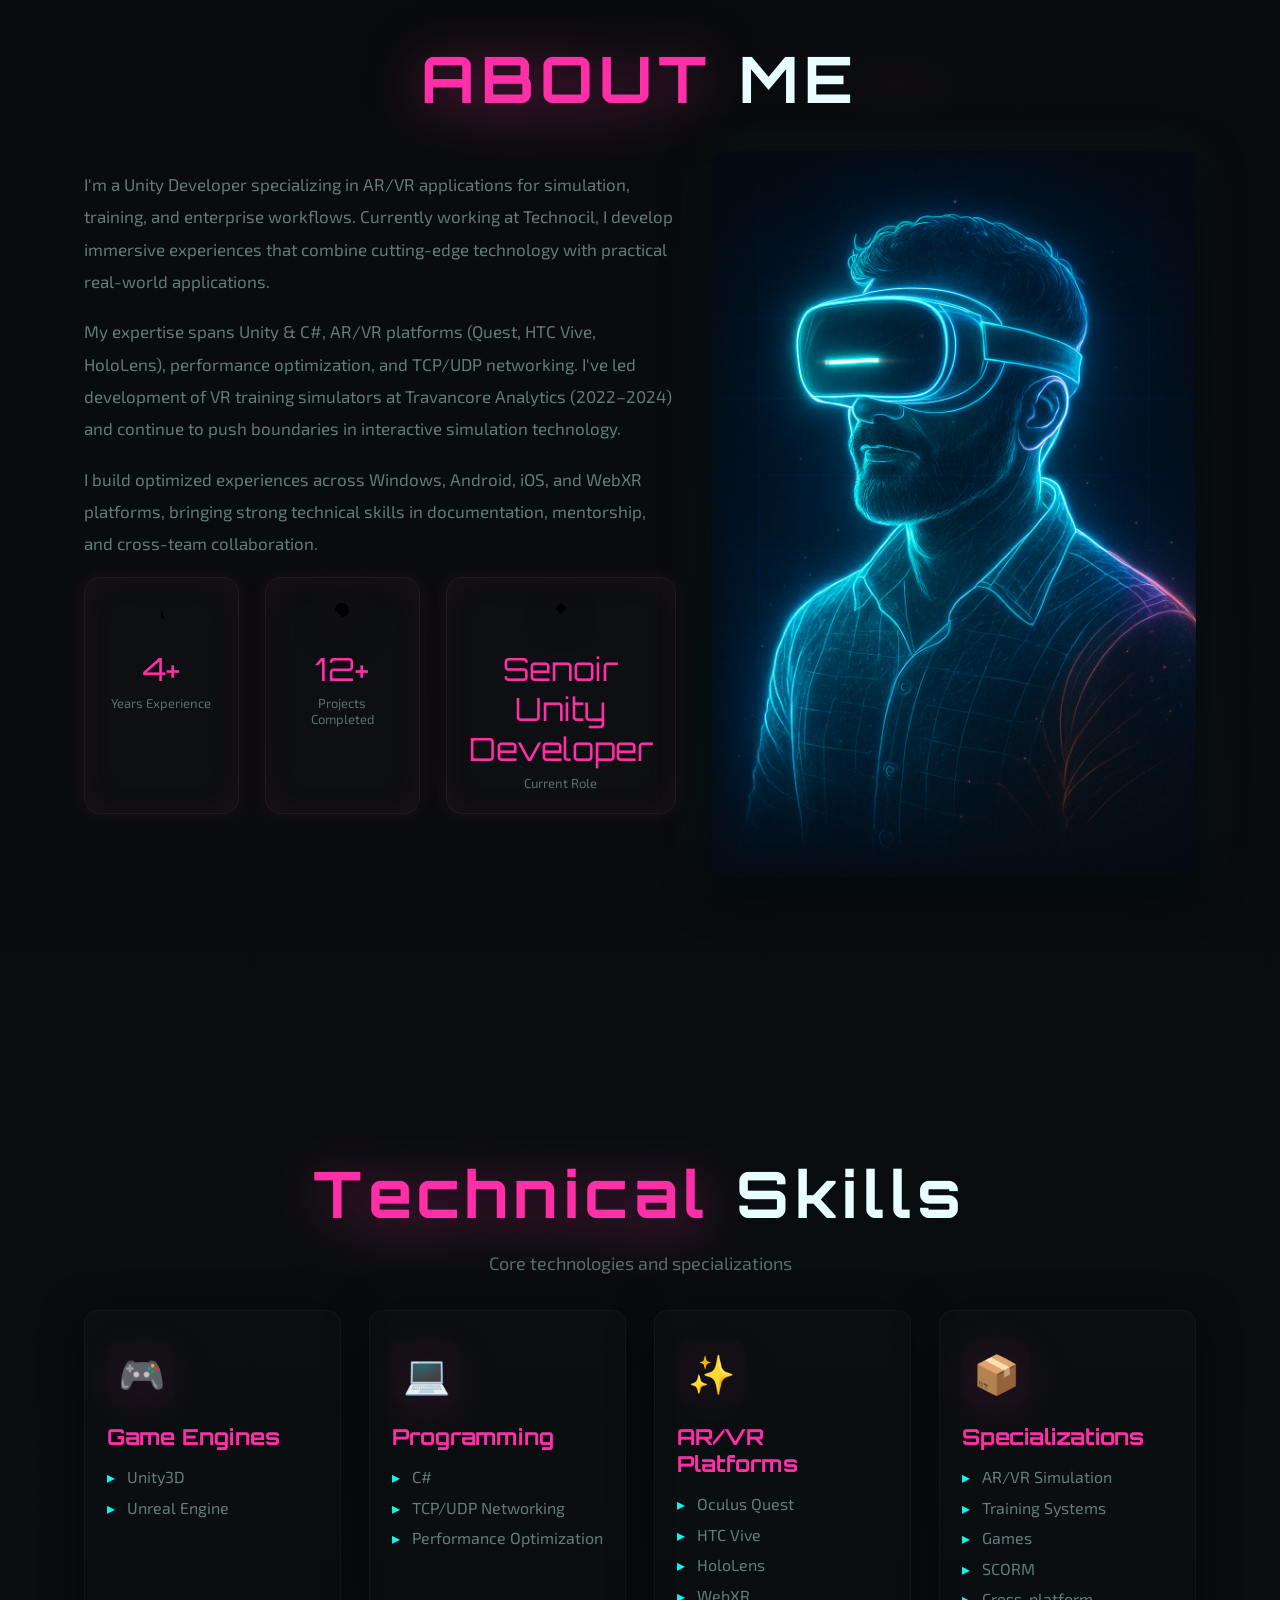
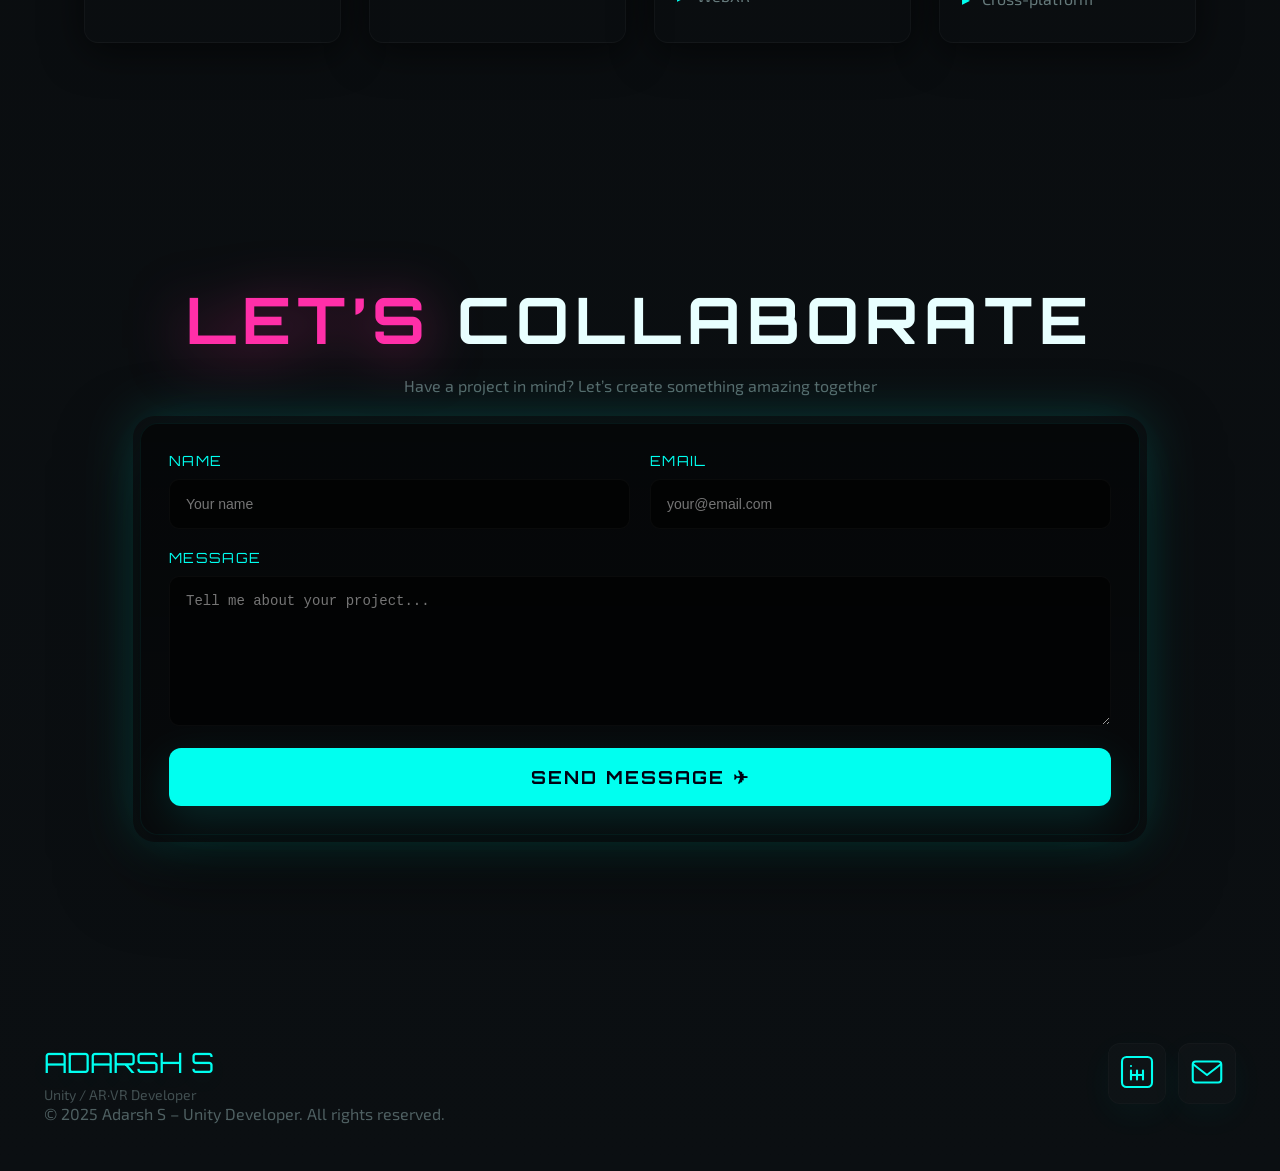
==== commit 77fc48c7: "Update index.html" ====
--- a/index.html
+++ b/index.html
@@ -171,7 +171,7 @@
 
         <p>My expertise spans Unity & C#, AR/VR platforms (Quest, HTC Vive, HoloLens), performance optimization, and TCP/UDP networking. I've led development of VR training simulators at Travancore Analytics (2022–2024) and continue to push boundaries in interactive simulation technology.</p>
 
-        <p>I build optimized experiences across Windows, Android, iOS, and WebXR platforms, bringing strong technical skills in documentation, mentorship, and cross-team collaboration. Currently pursuing BCA from IGNOU (Expected 2027).</p>
+        <p>I build optimized experiences across Windows, Android, iOS, and WebXR platforms, bringing strong technical skills in documentation, mentorship, and cross-team collaboration.</p>
       </div>
 
       <!-- METRICS BOXES -->
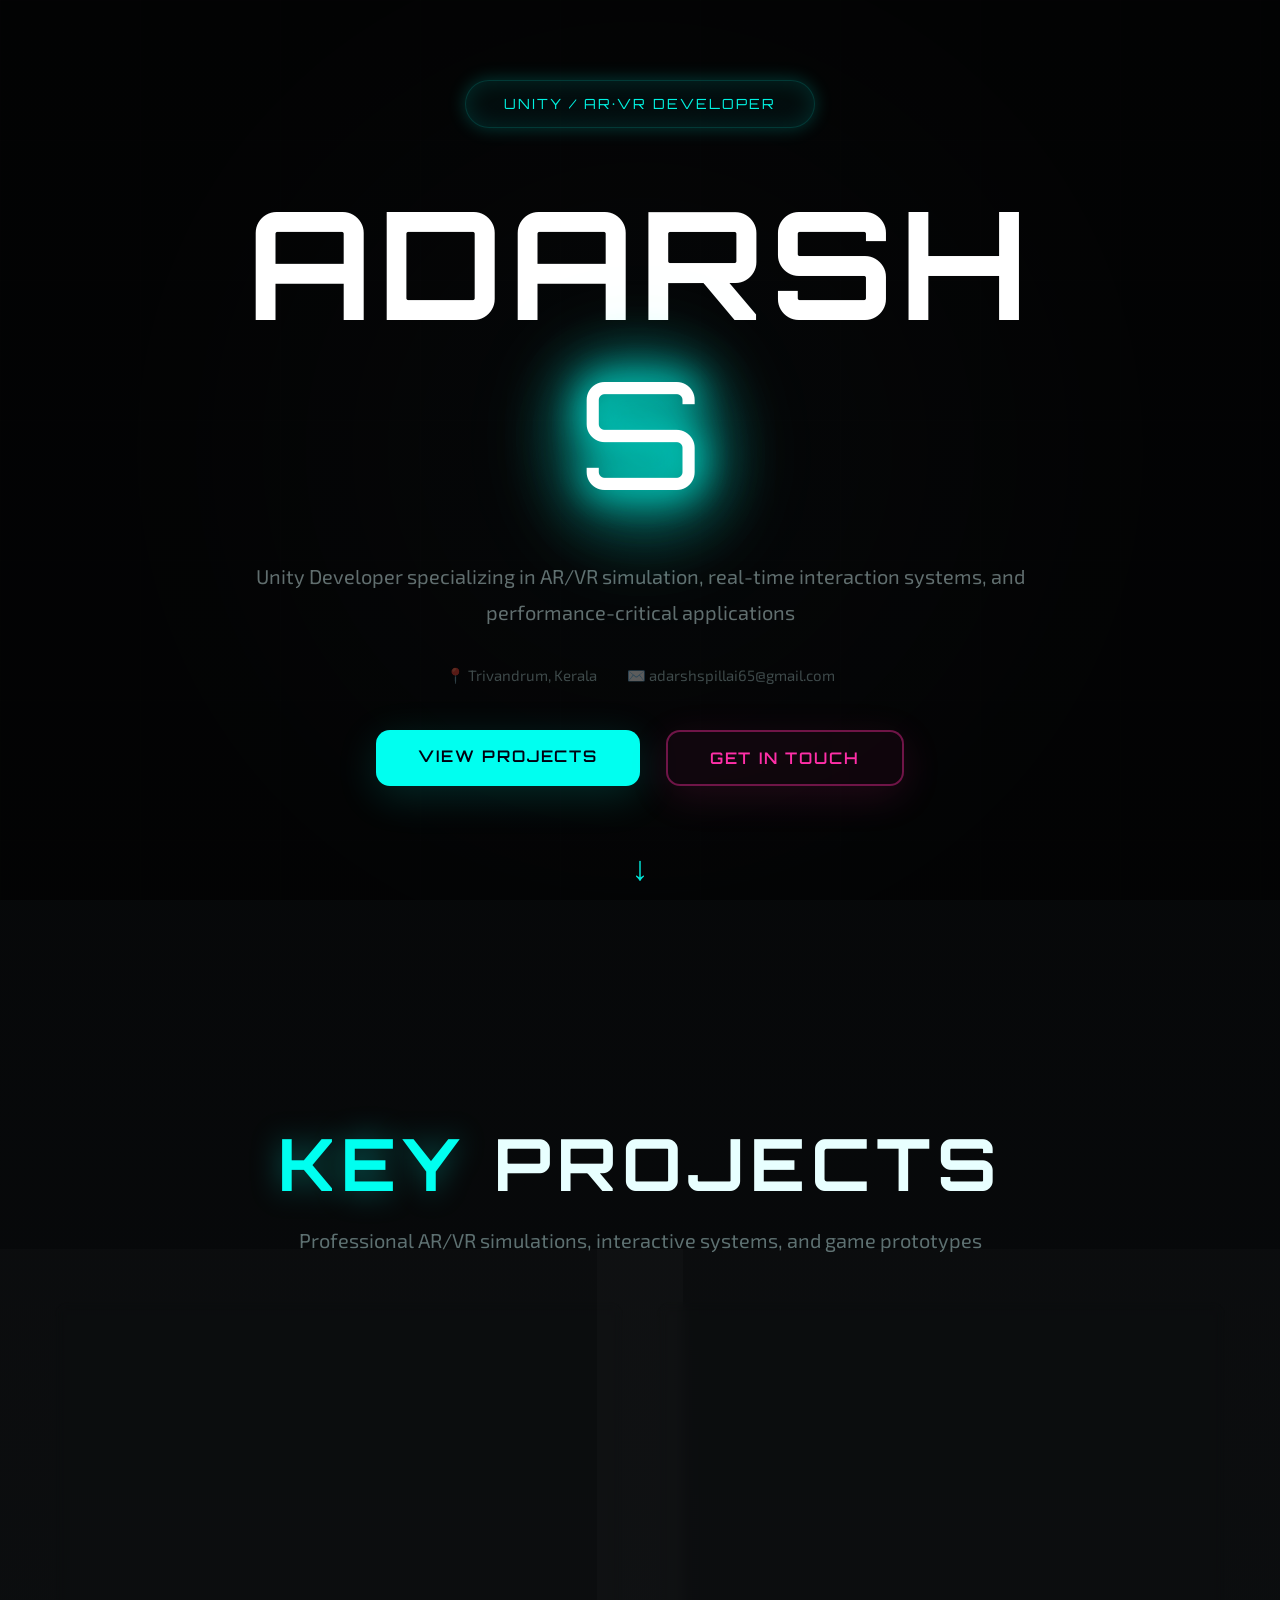
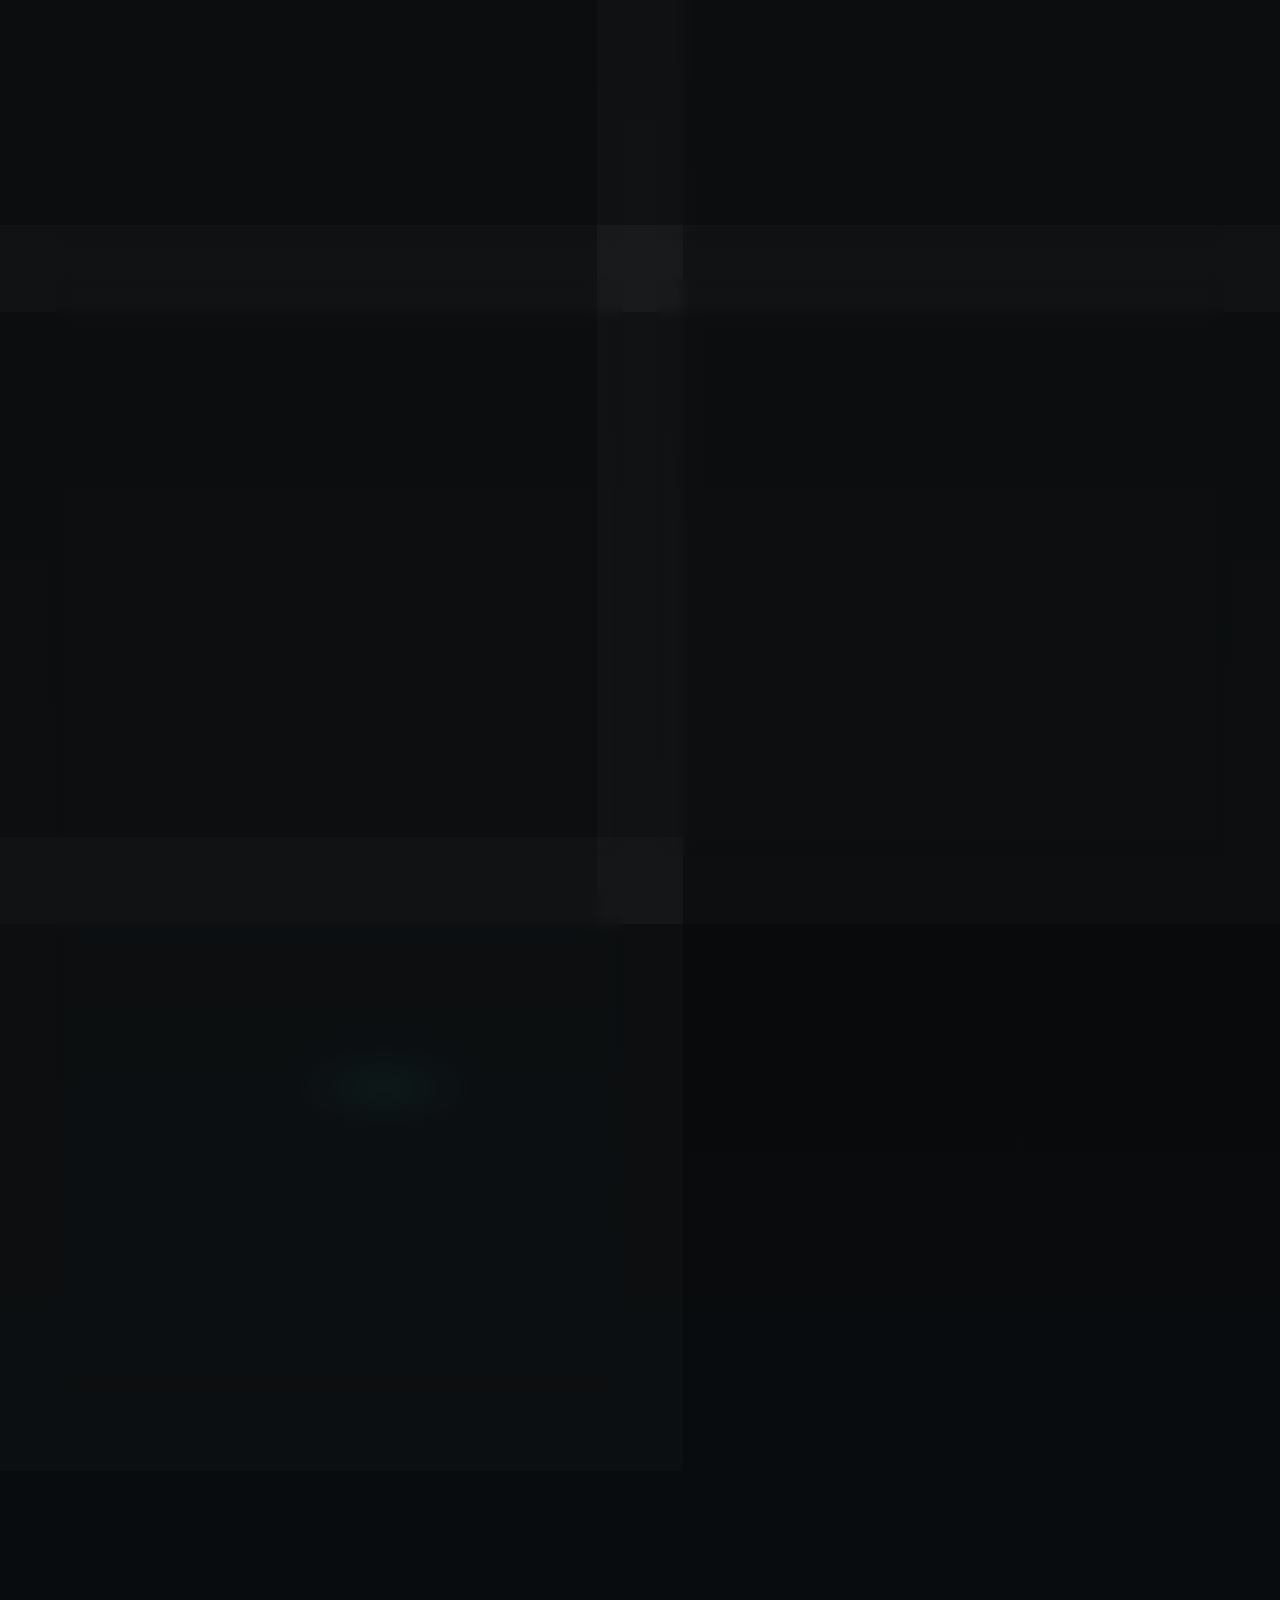
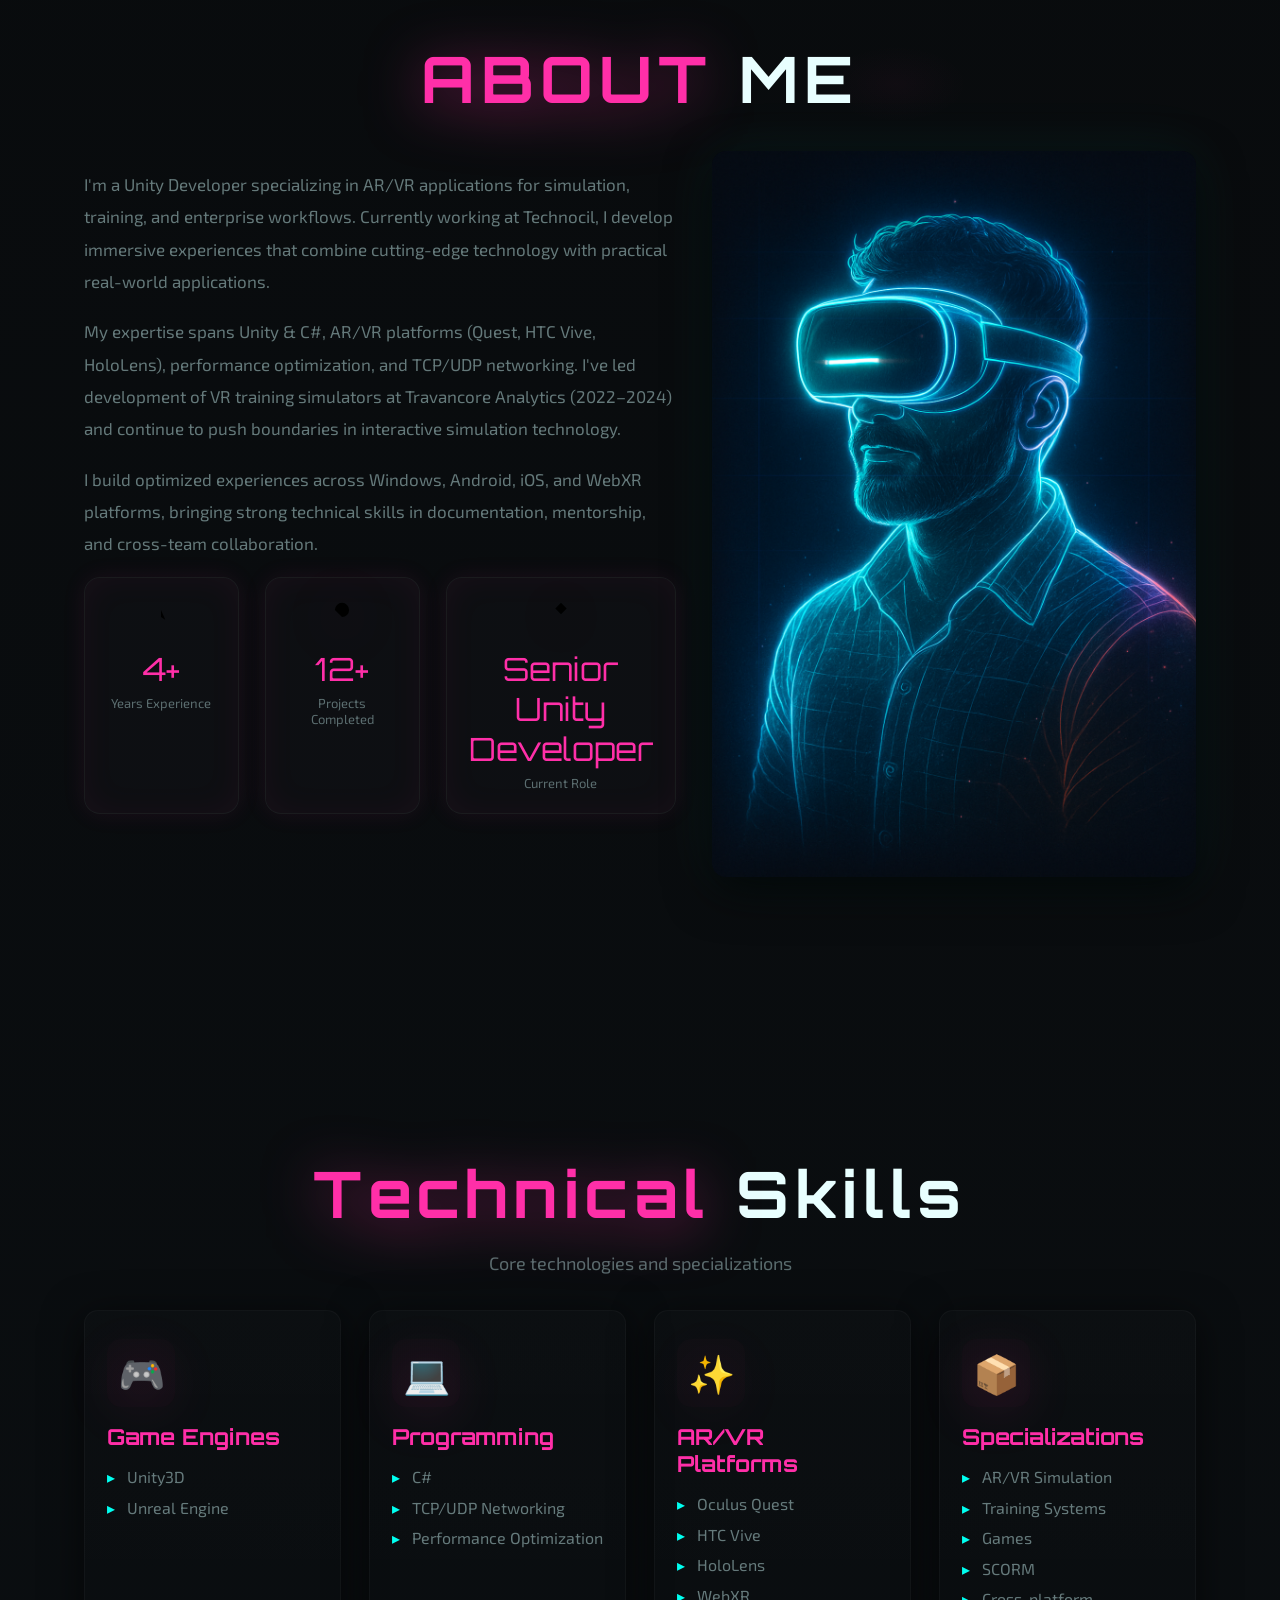
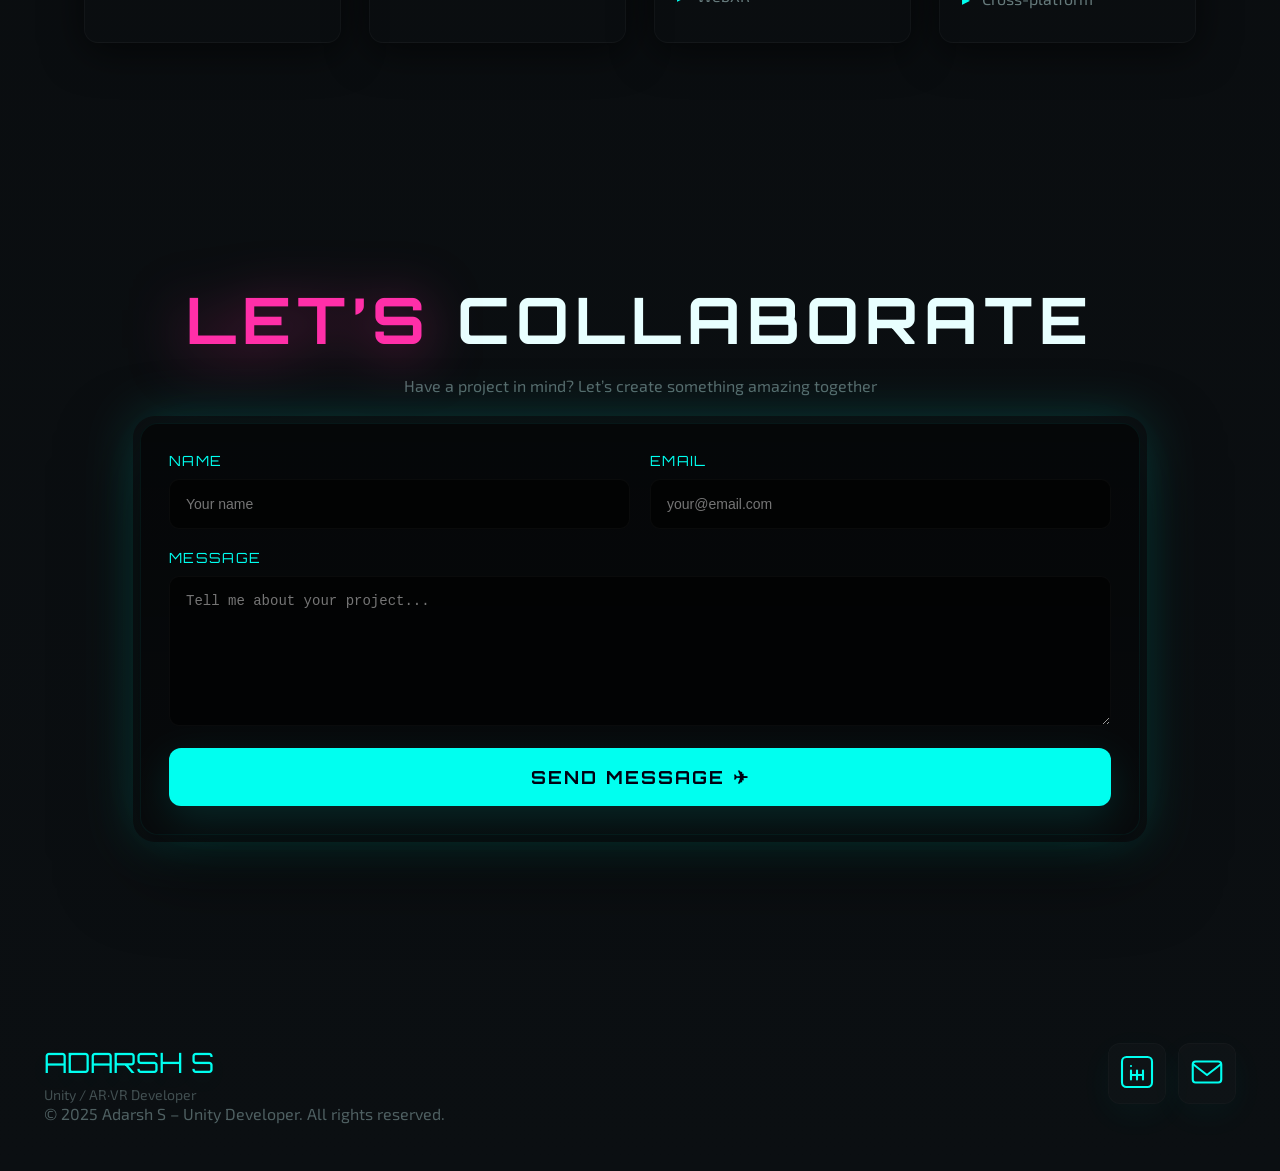
==== commit 4c13b860: "Update index.html" ====
--- a/index.html
+++ b/index.html
@@ -191,7 +191,7 @@
 
         <div class="metric-box">
           <svg class="metric-icon" viewBox="0 0 24 24"><path d="M12 2l4 4-4 4-4-4z"></path></svg>
-          <div class="metric-value">Senoir Unity Developer</div>
+          <div class="metric-value">Senior Unity Developer</div>
           <div class="metric-label">Current Role</div>
         </div>
 
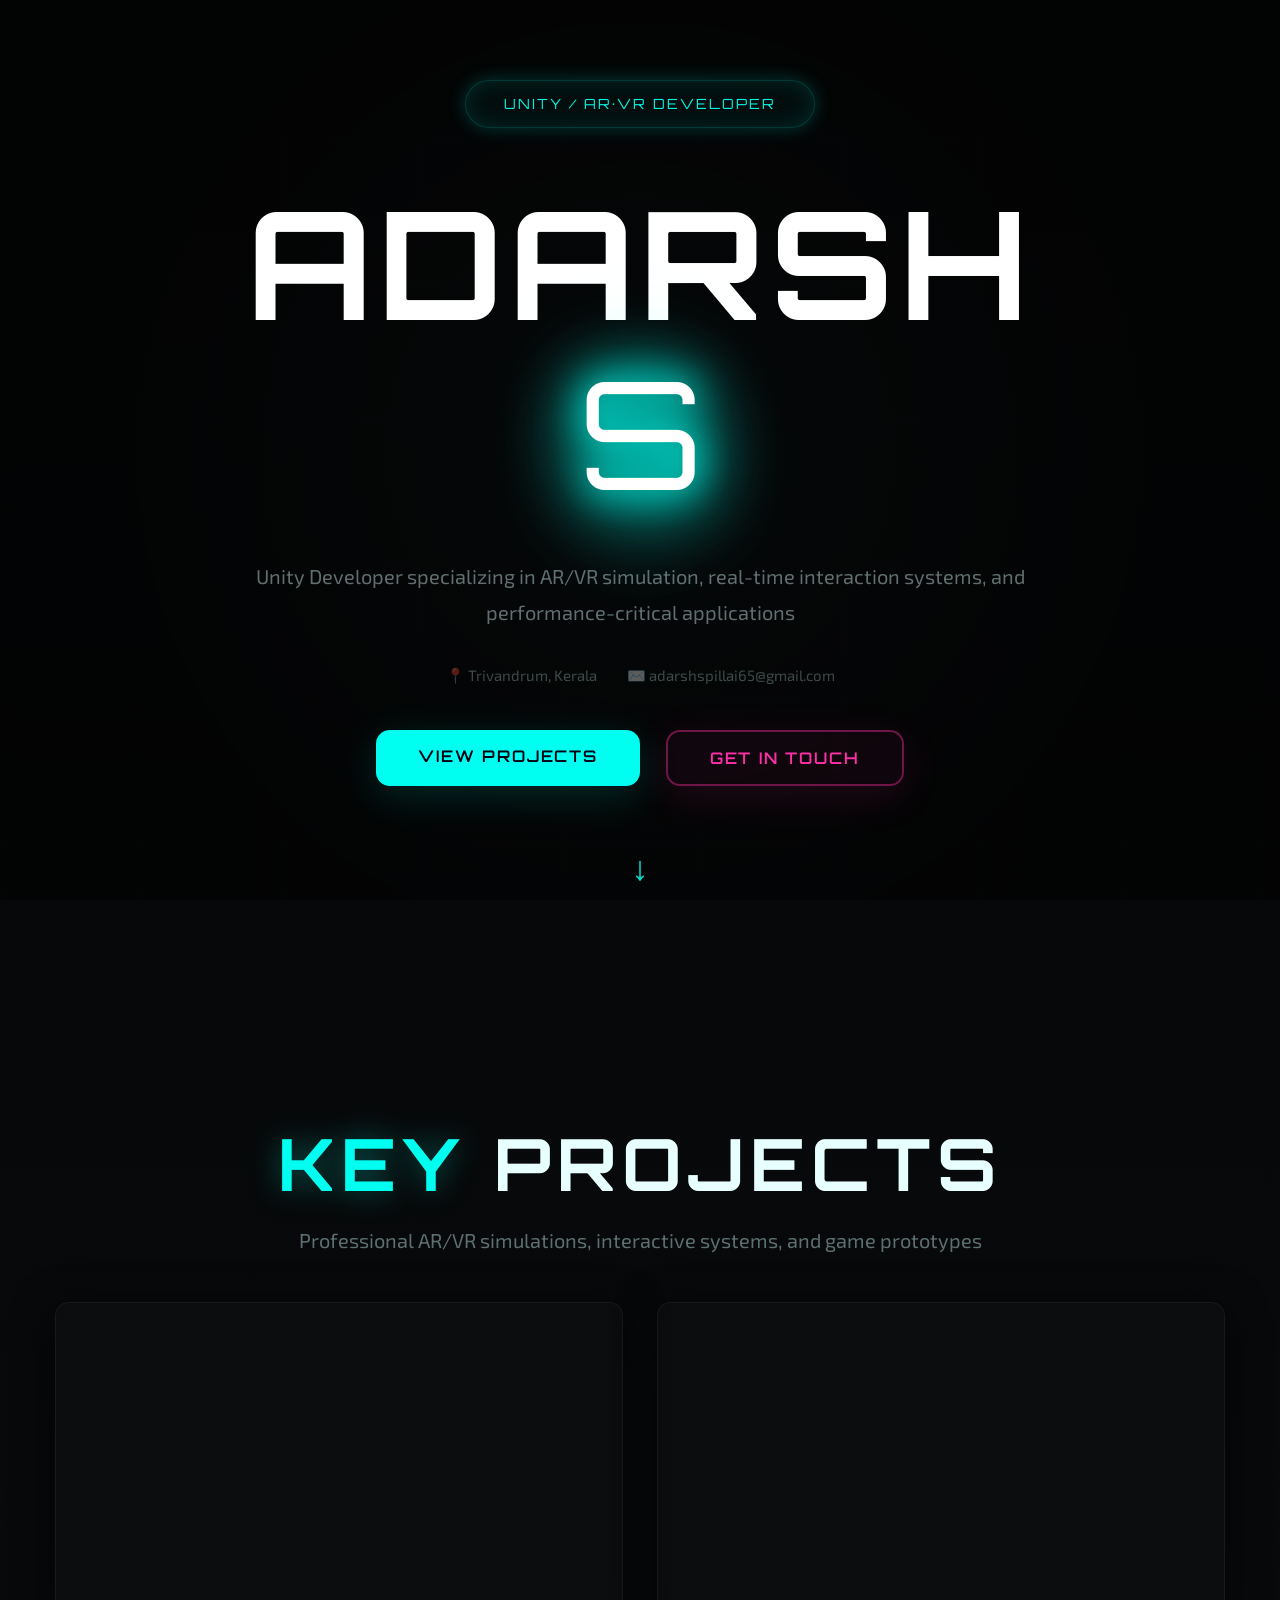
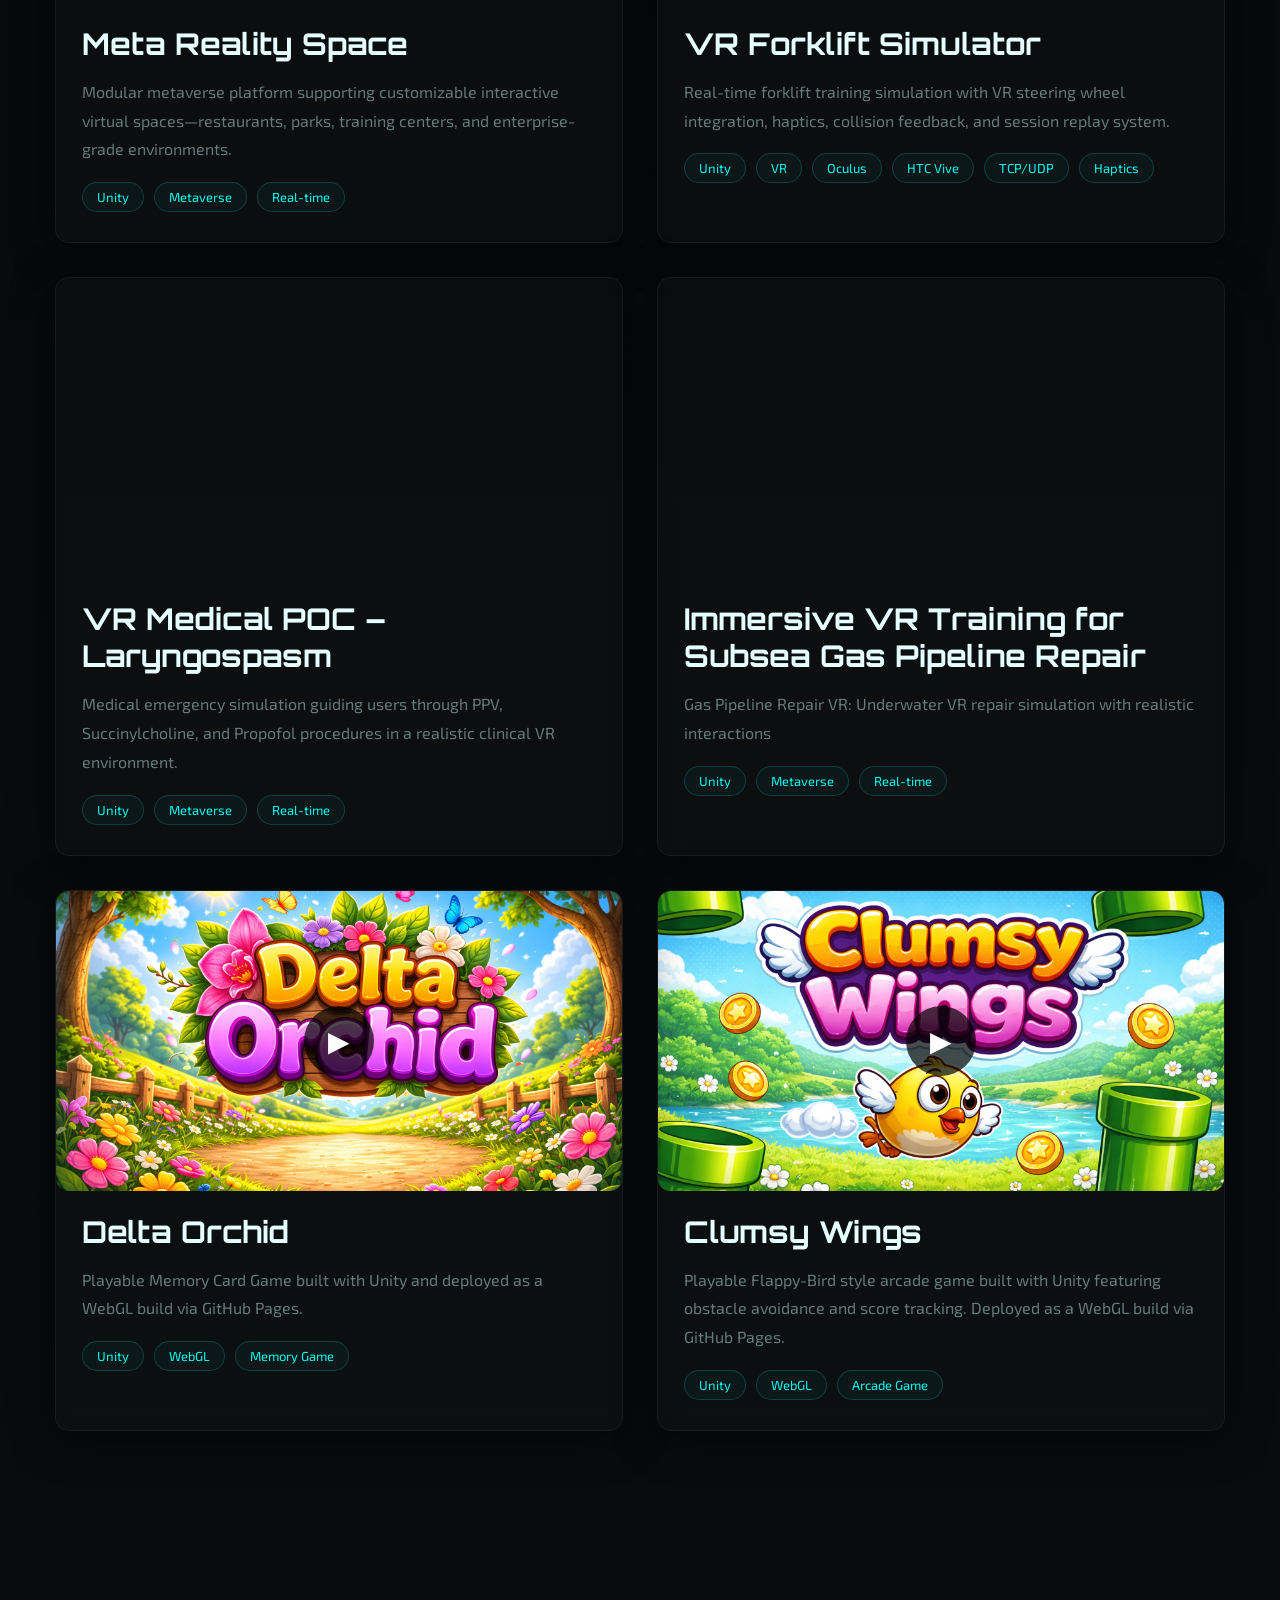
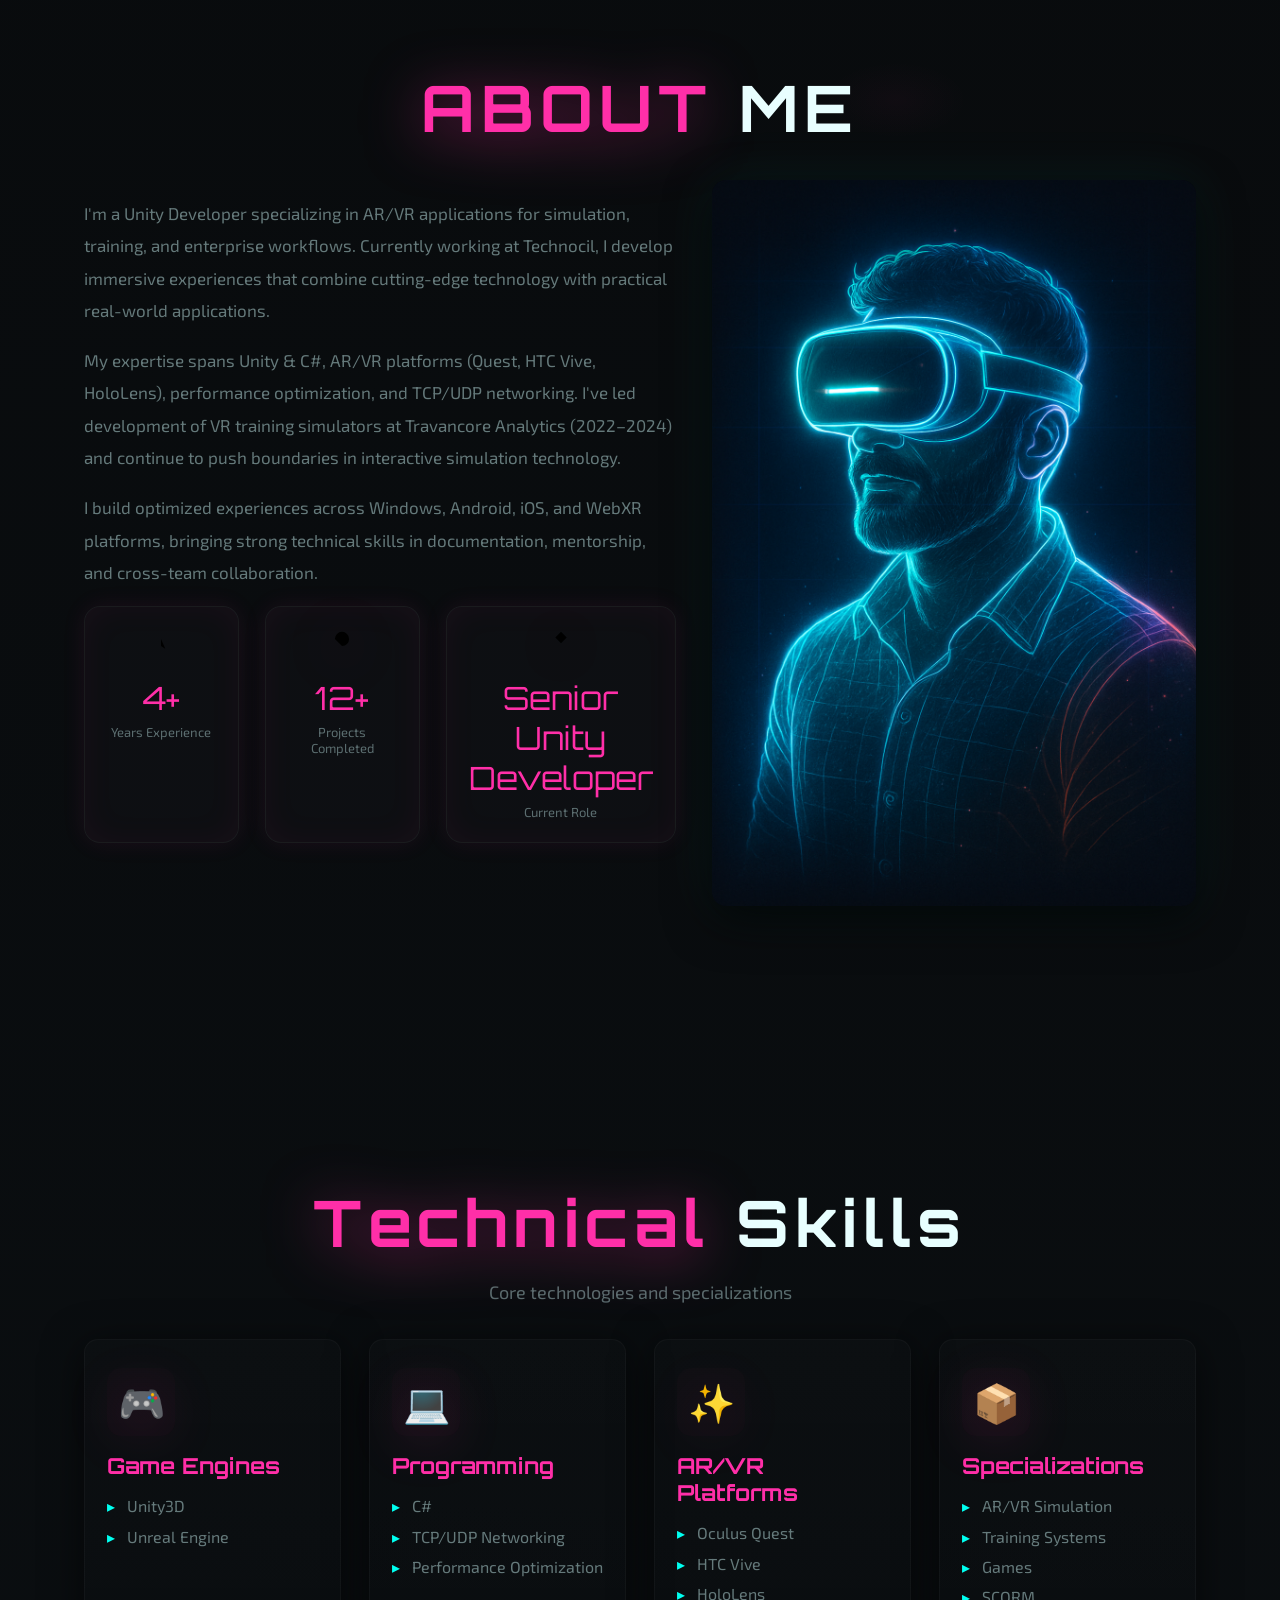
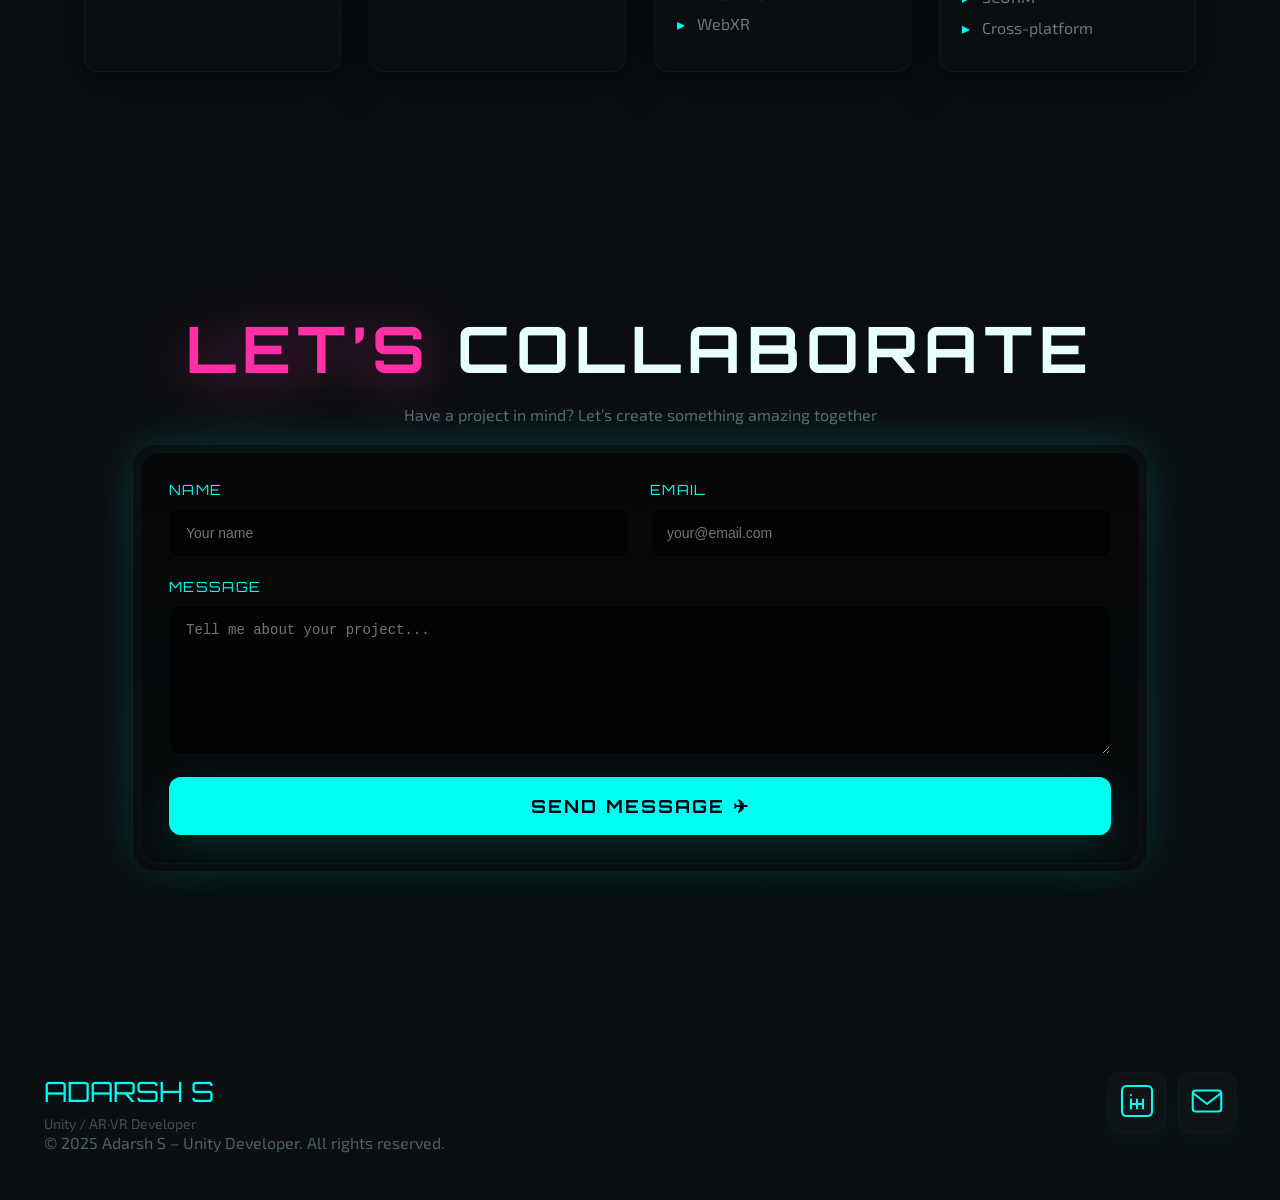
==== commit ffb01bb8: "new game added" ====
--- a/index.html
+++ b/index.html
@@ -151,6 +151,42 @@
 
 </div>
 
+<!-- PROJECT 6 -->
+<div class="project-card">
+
+<div class="game-preview">
+
+<img src="ClumsyWings_Thumbnail.png" alt="Delta Orchid">
+
+<a 
+href="https://adarshadsss.github.io/Clumsy-Wings/" 
+target="_blank" 
+class="play-button">
+
+▶
+
+</a>
+
+</div>
+
+<div class="project-body">
+
+<h3>Clumsy Wings</h3>
+
+<p>
+Playable Flappy-Bird style arcade game built with Unity featuring obstacle avoidance and score tracking. Deployed as a WebGL build via GitHub Pages.
+</p>
+
+<div class="project-tags">
+<span>Unity</span>
+<span>WebGL</span>
+<span>Arcade Game</span>
+</div>
+
+</div>
+
+</div>
+
 </section>
  
 
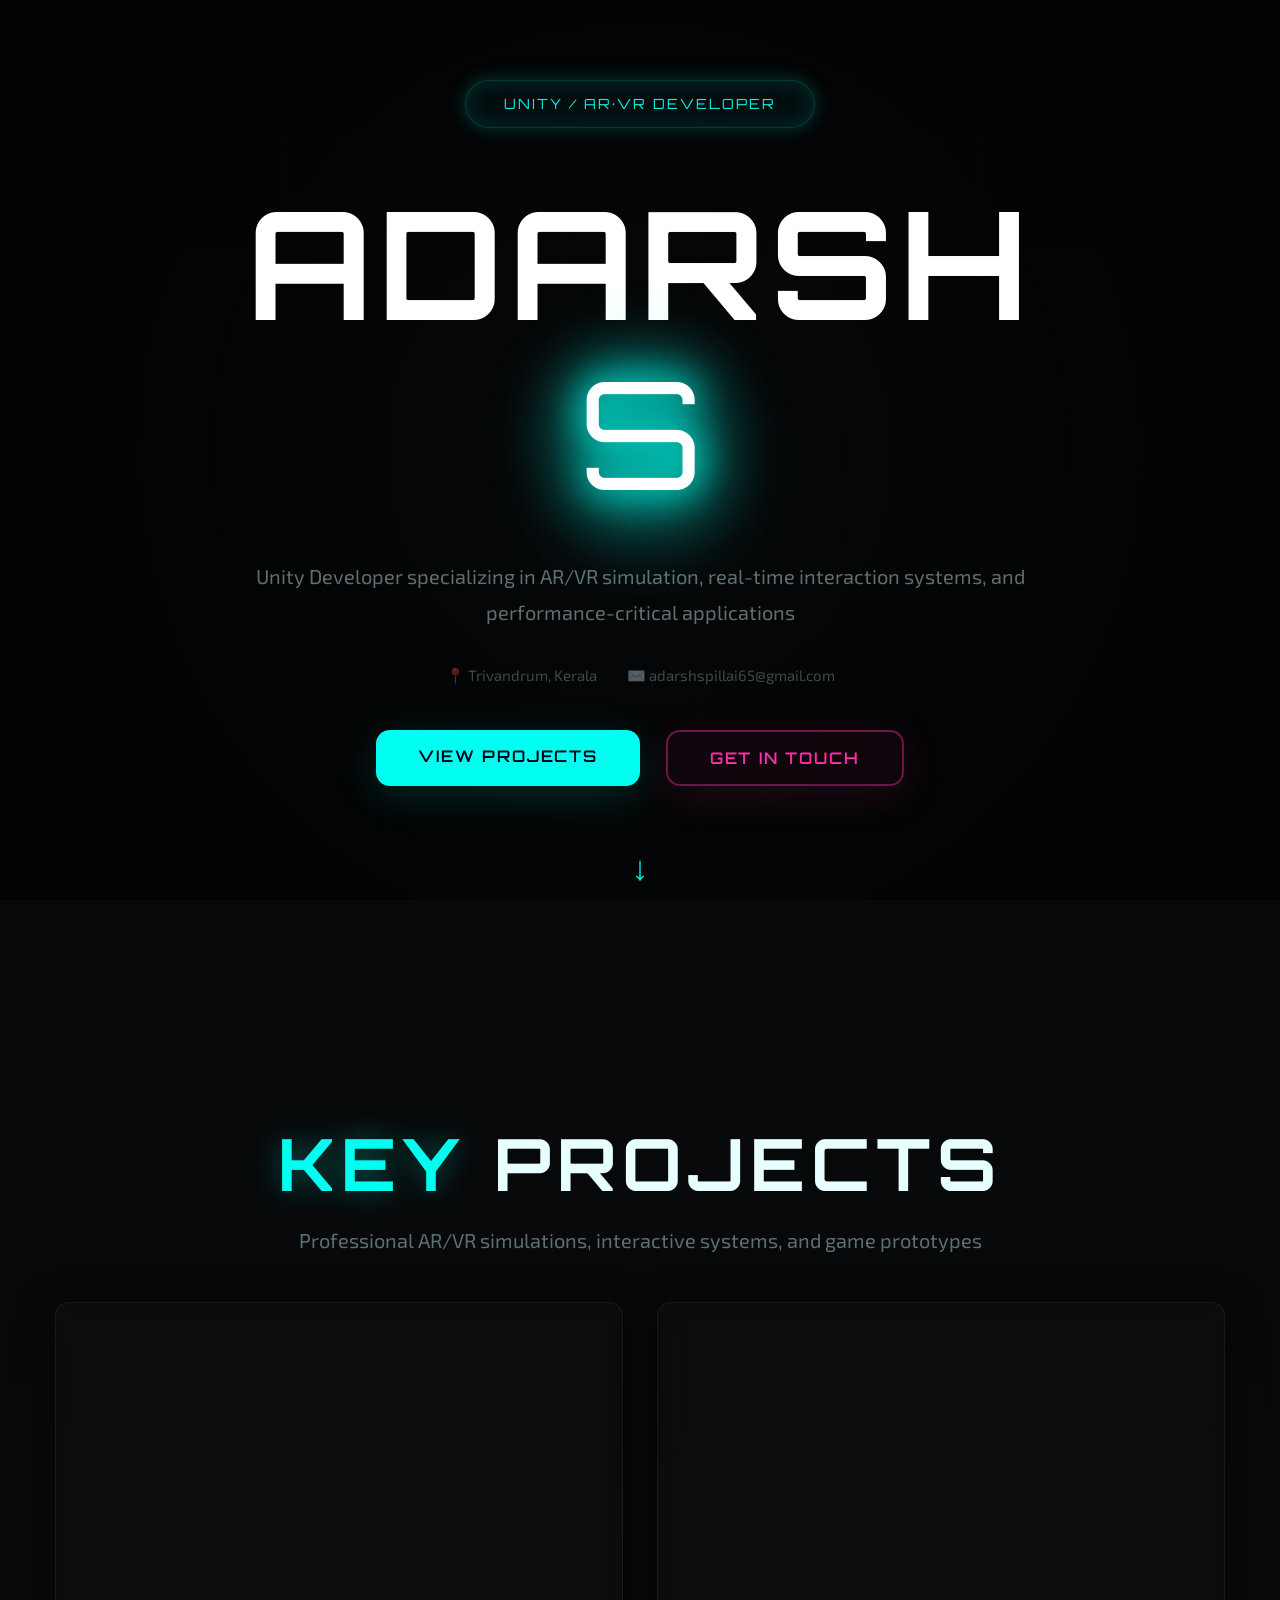
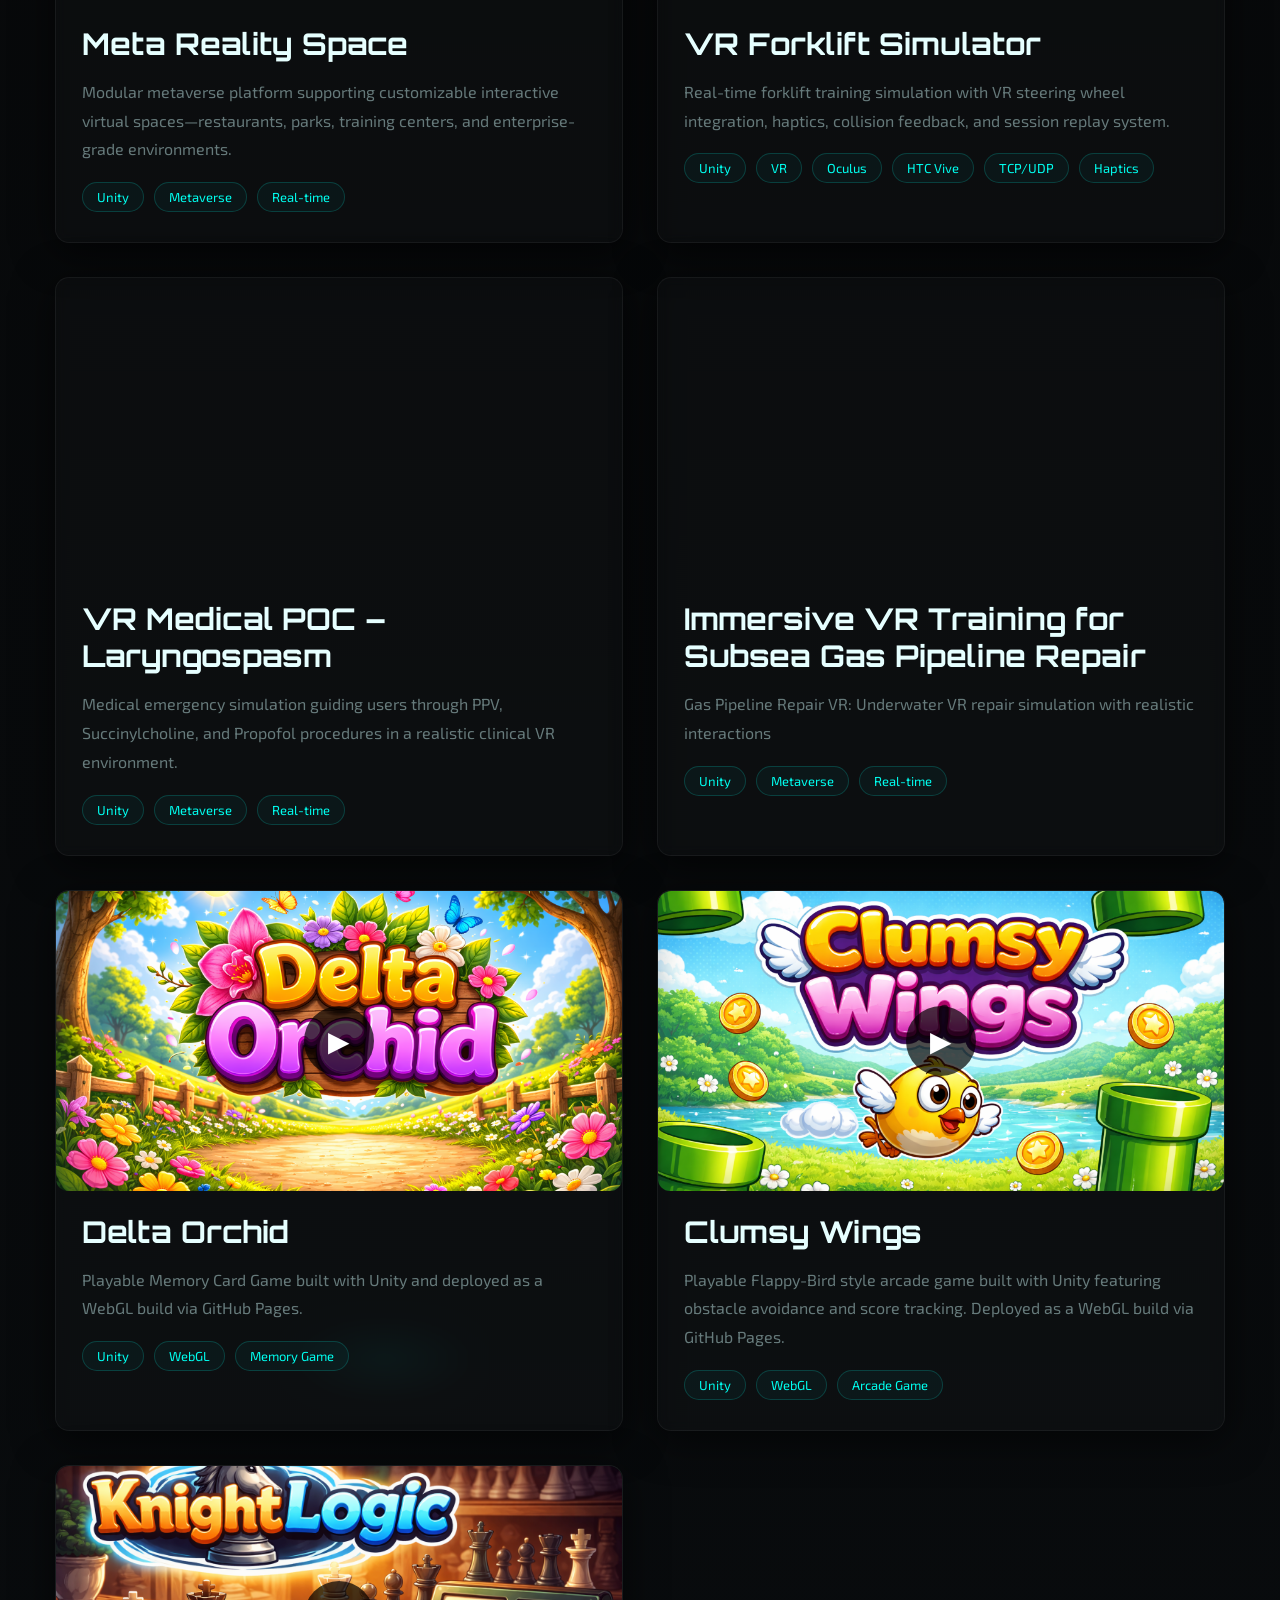
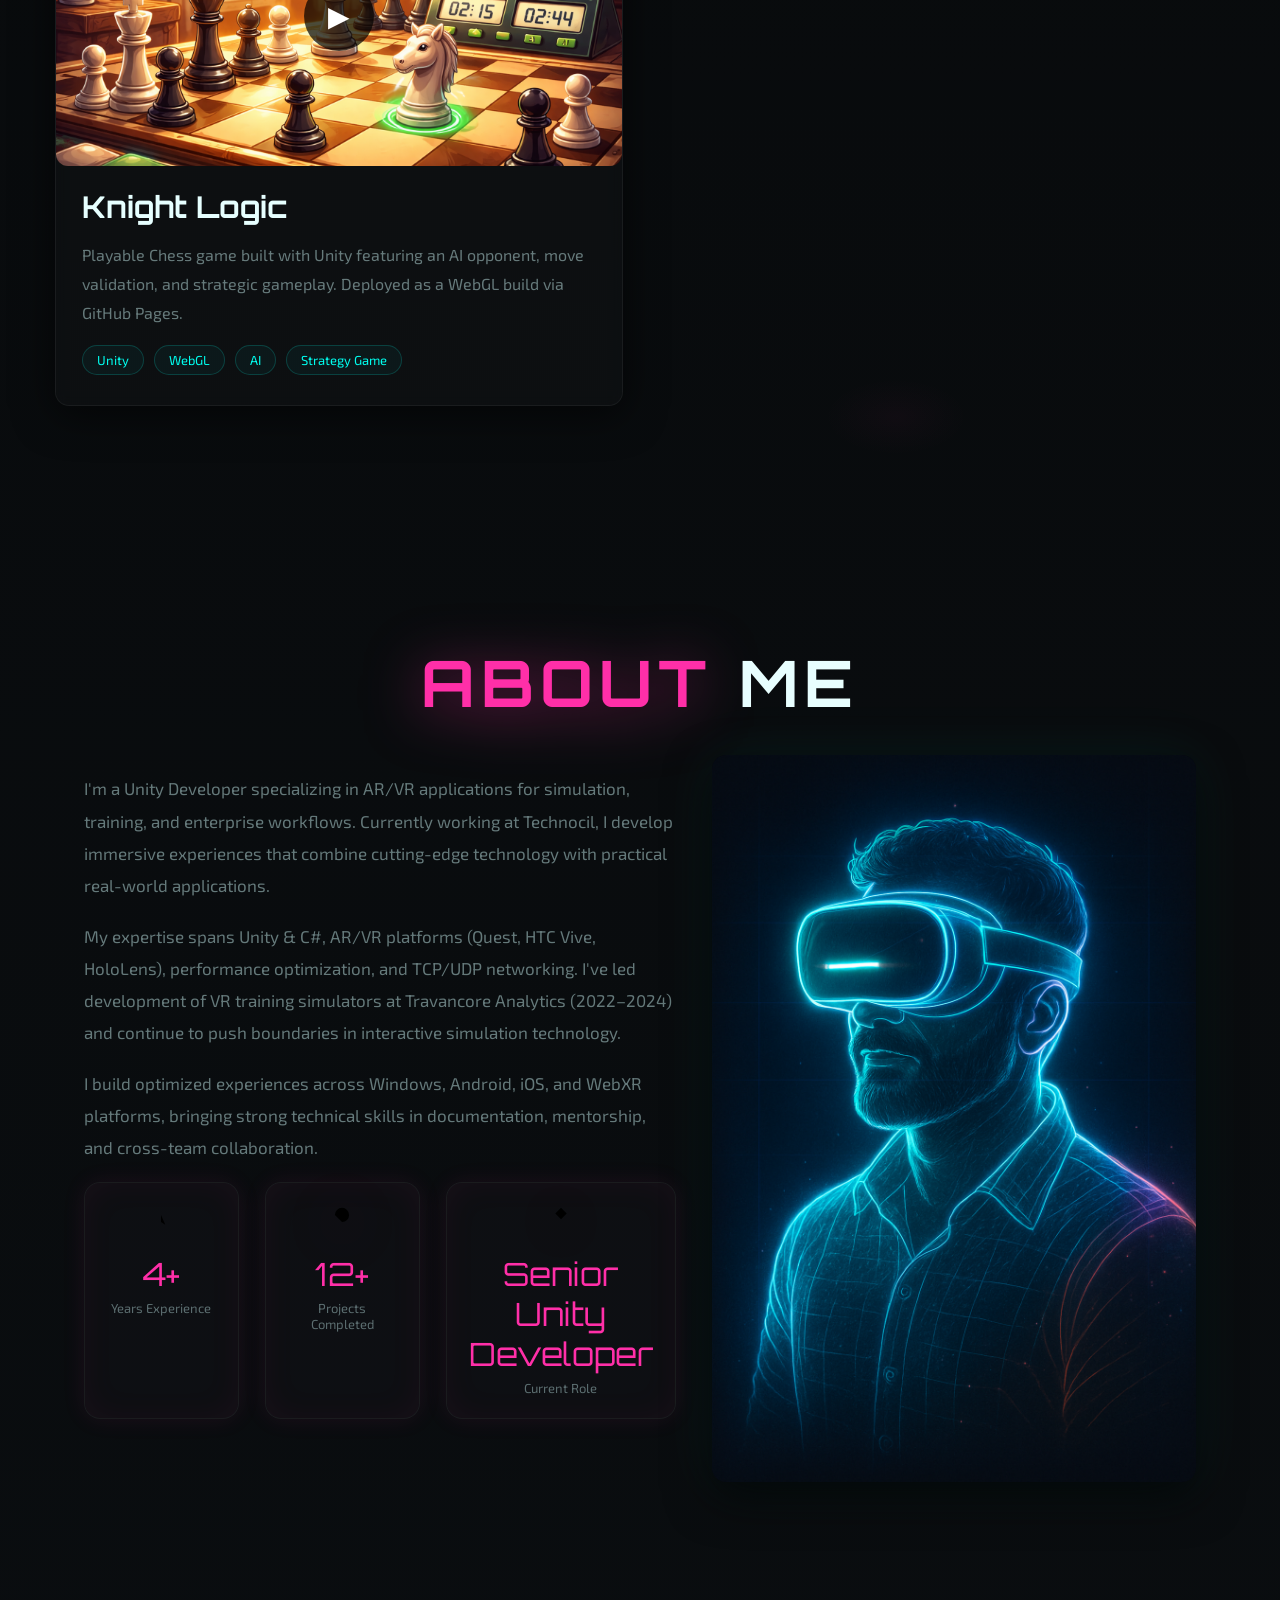
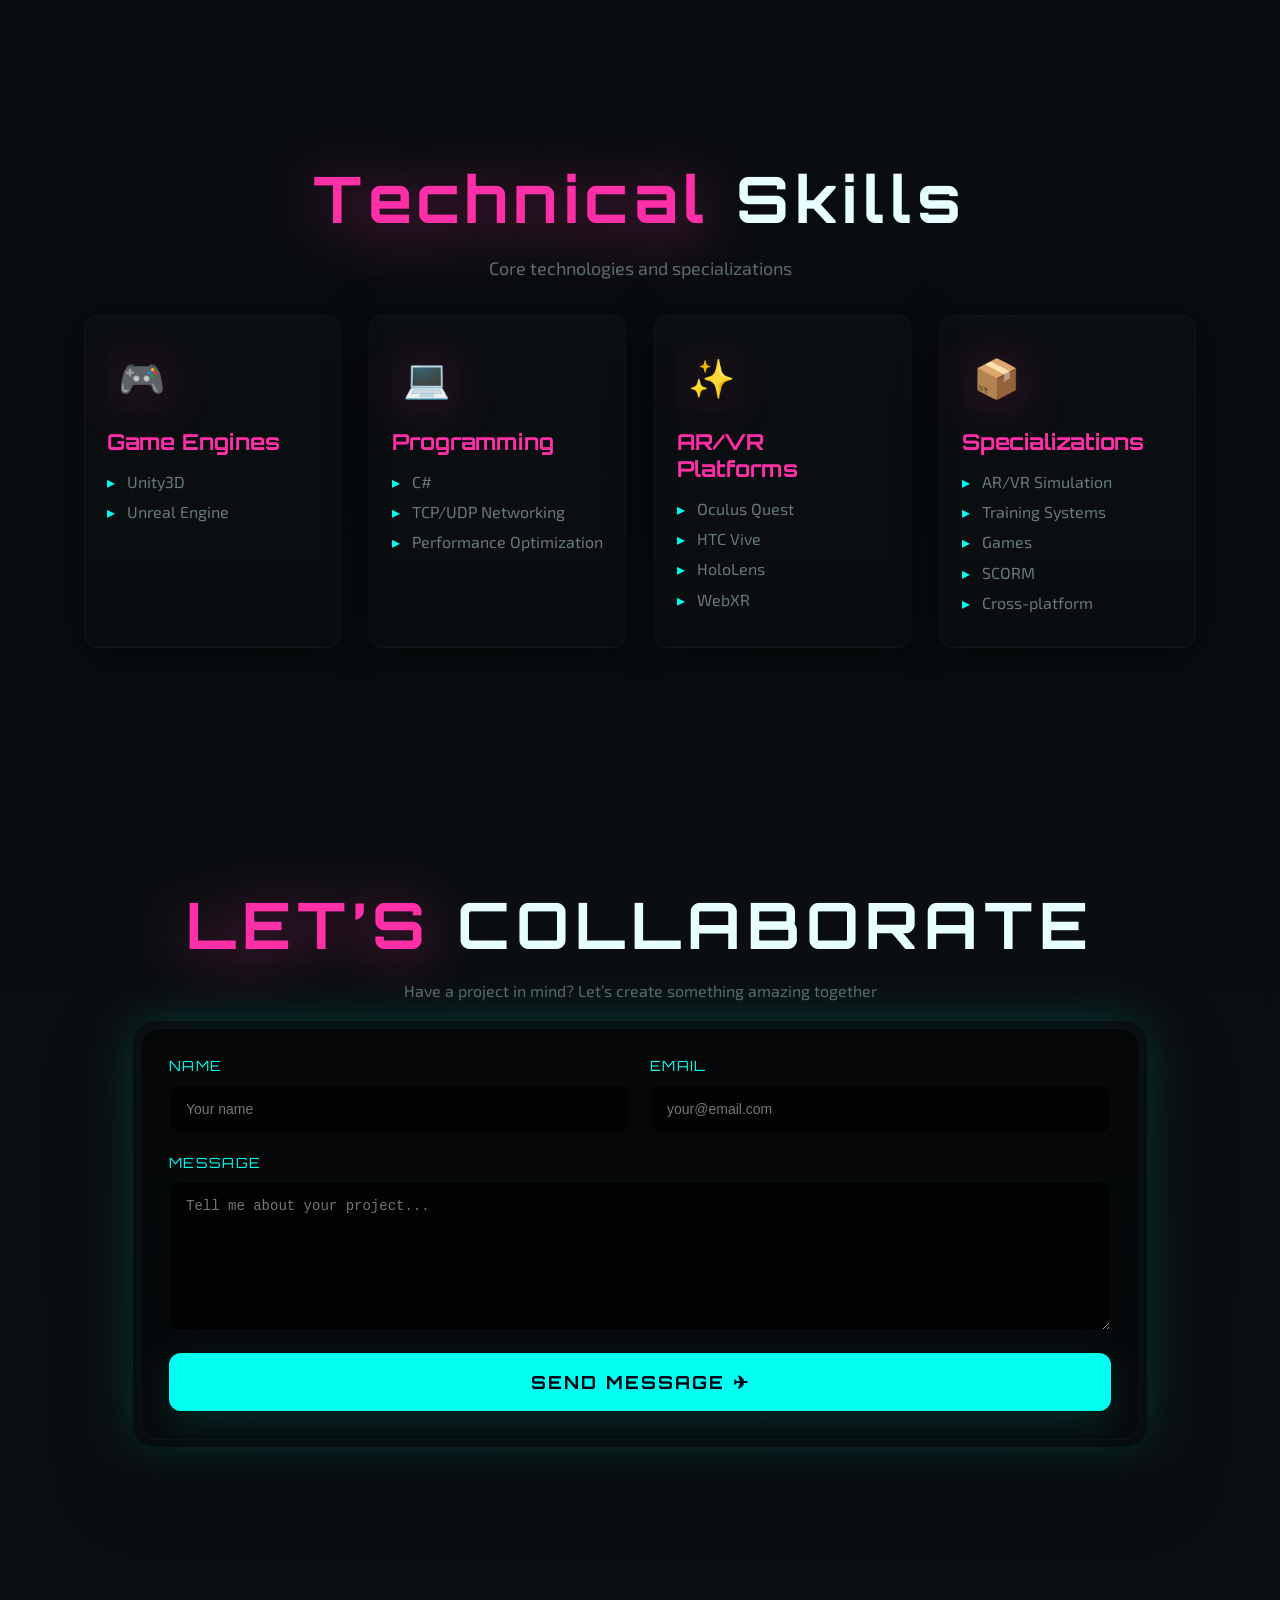
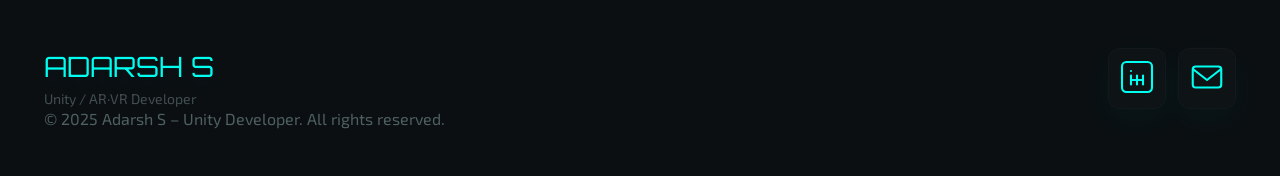
==== commit 3ab6bc71: "New Game added" ====
--- a/index.html
+++ b/index.html
@@ -151,6 +151,7 @@
 
 </div>
 
+
 <!-- PROJECT 6 -->
 <div class="project-card">
 
@@ -181,6 +182,44 @@
 <span>Unity</span>
 <span>WebGL</span>
 <span>Arcade Game</span>
+</div>
+
+</div>
+
+</div>
+
+
+<!-- PROJECT 7 -->
+<div class="project-card">
+
+<div class="game-preview">
+
+<img src="KnightLogic_Thumbnail.png" alt="Delta Orchid">
+
+<a 
+href="https://adarshadsss.github.io/ChessGame_WebGL/" 
+target="_blank" 
+class="play-button">
+
+▶
+
+</a>
+
+</div>
+
+<div class="project-body">
+
+<h3>Knight Logic</h3>
+
+<p>
+Playable Chess game built with Unity featuring an AI opponent, move validation, and strategic gameplay. Deployed as a WebGL build via GitHub Pages.
+</p>
+
+<div class="project-tags">
+<span>Unity</span>
+<span>WebGL</span>
+<span>AI</span>
+<span>Strategy Game</span>
 </div>
 
 </div>
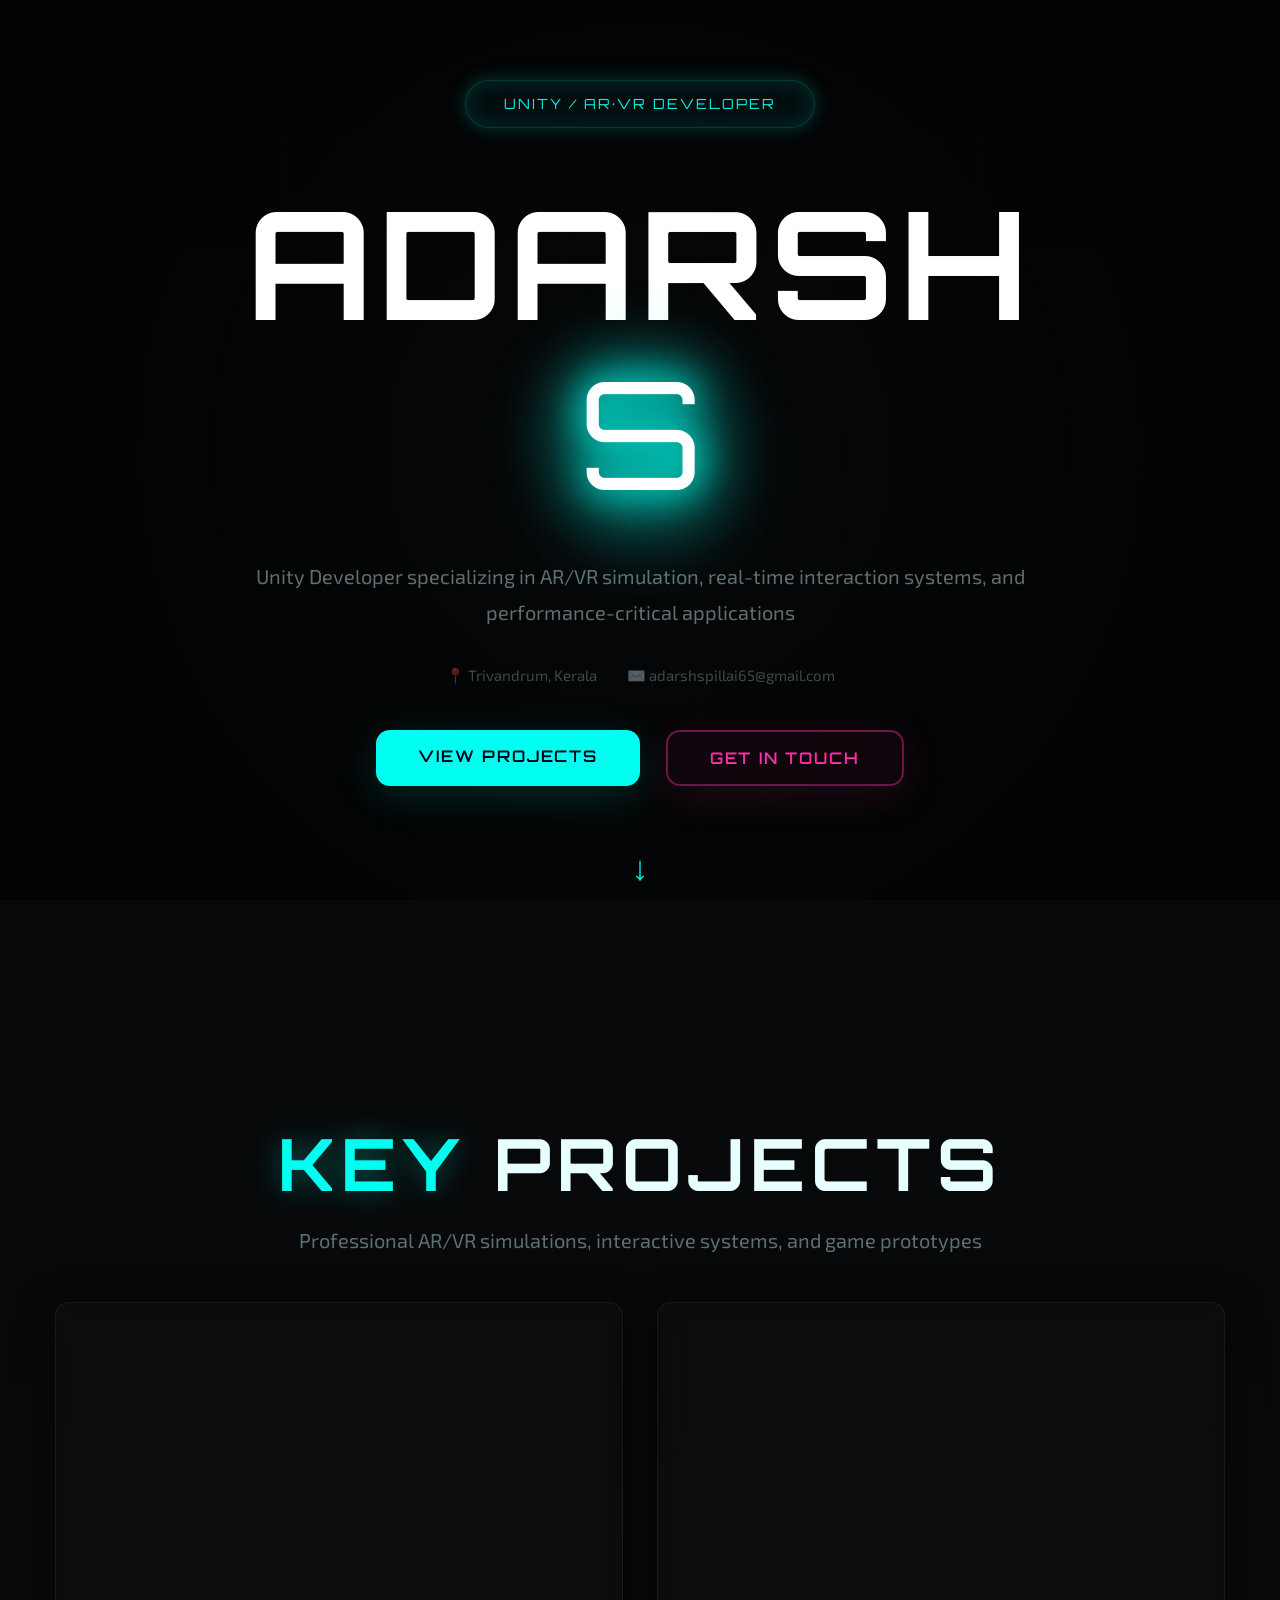
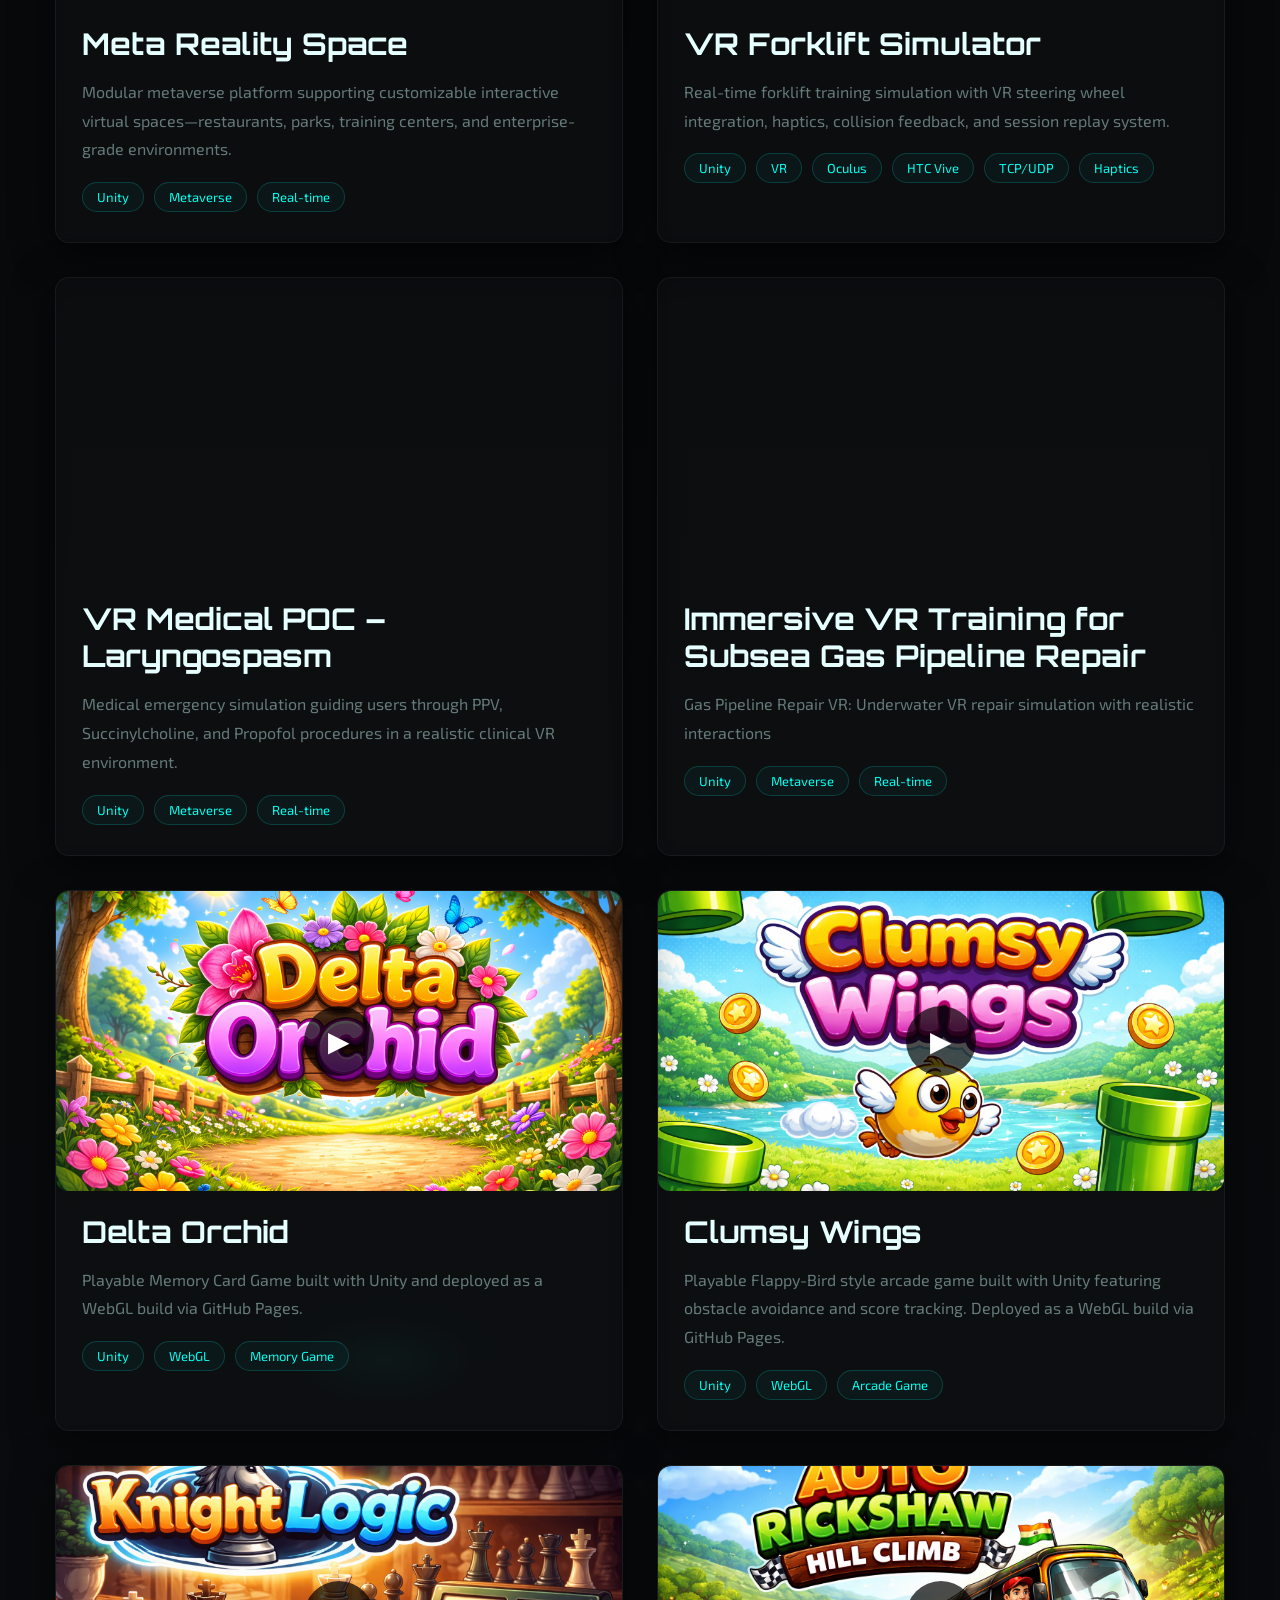
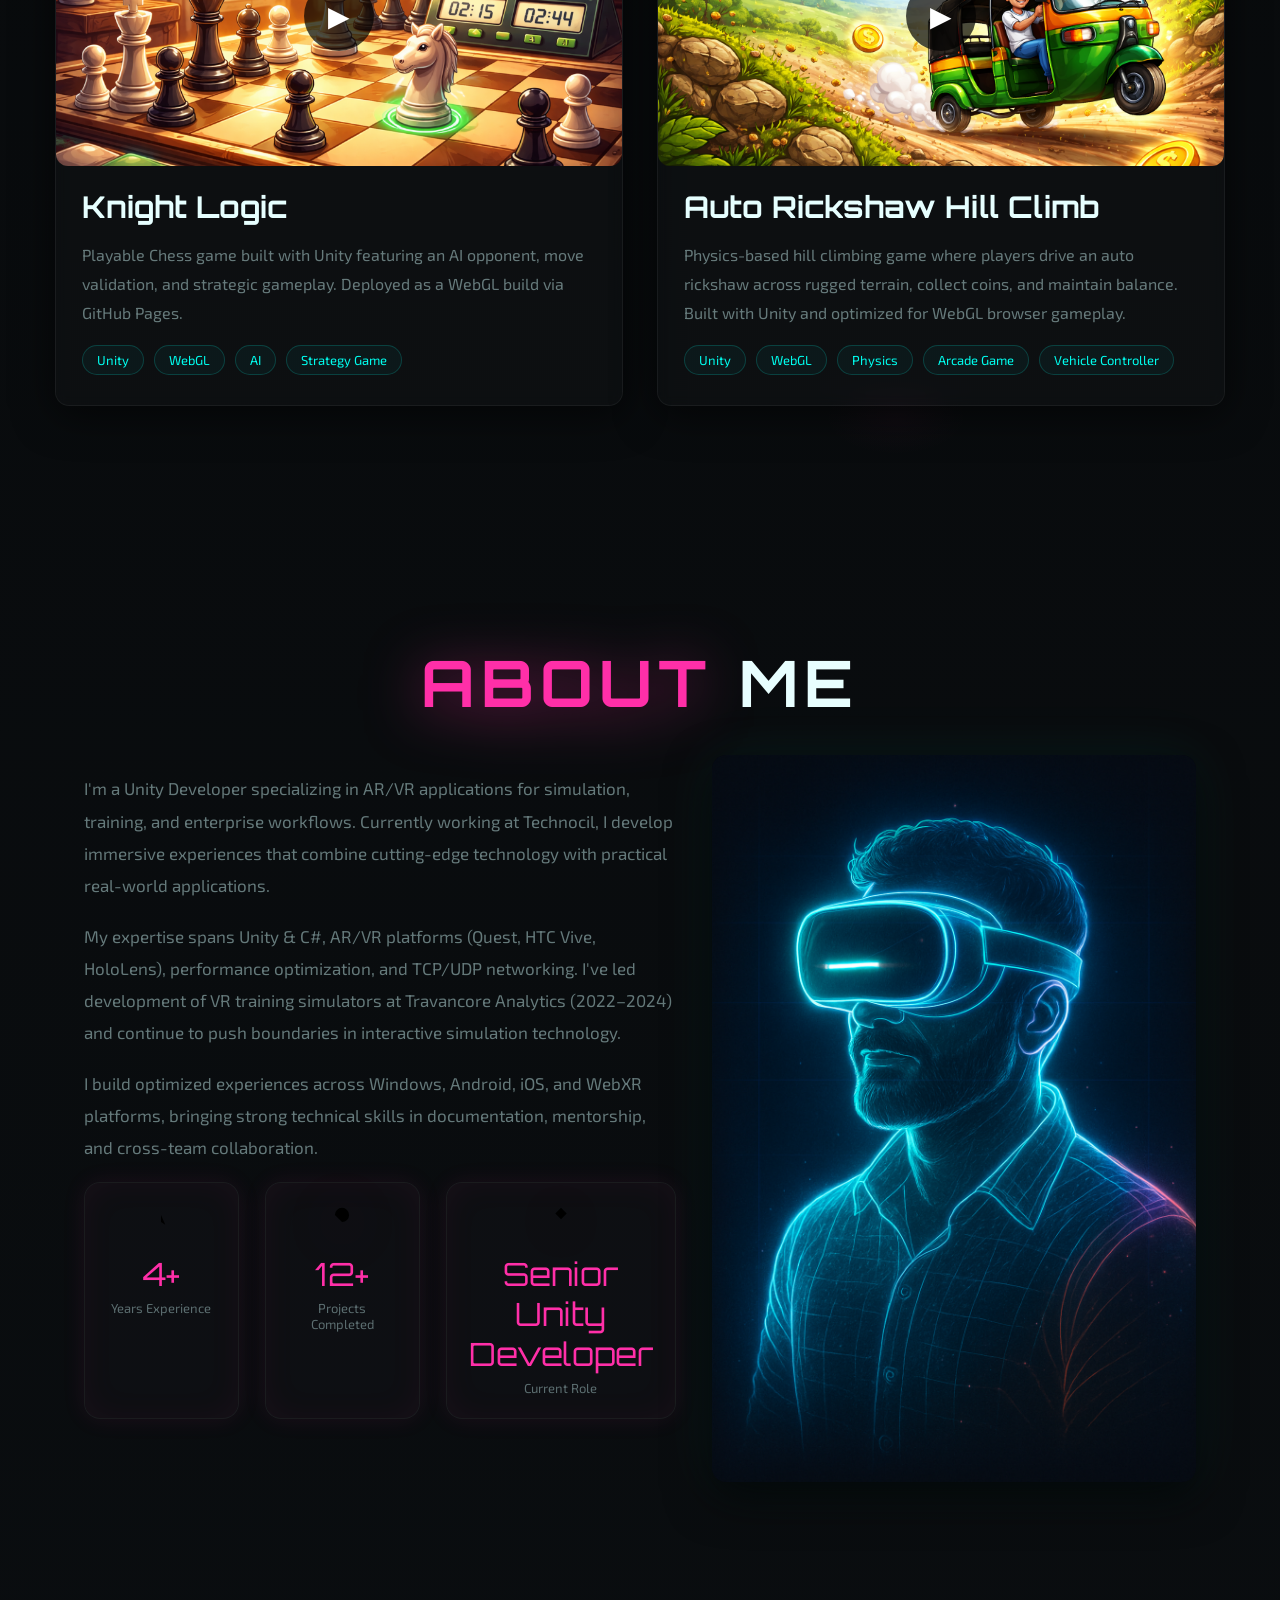
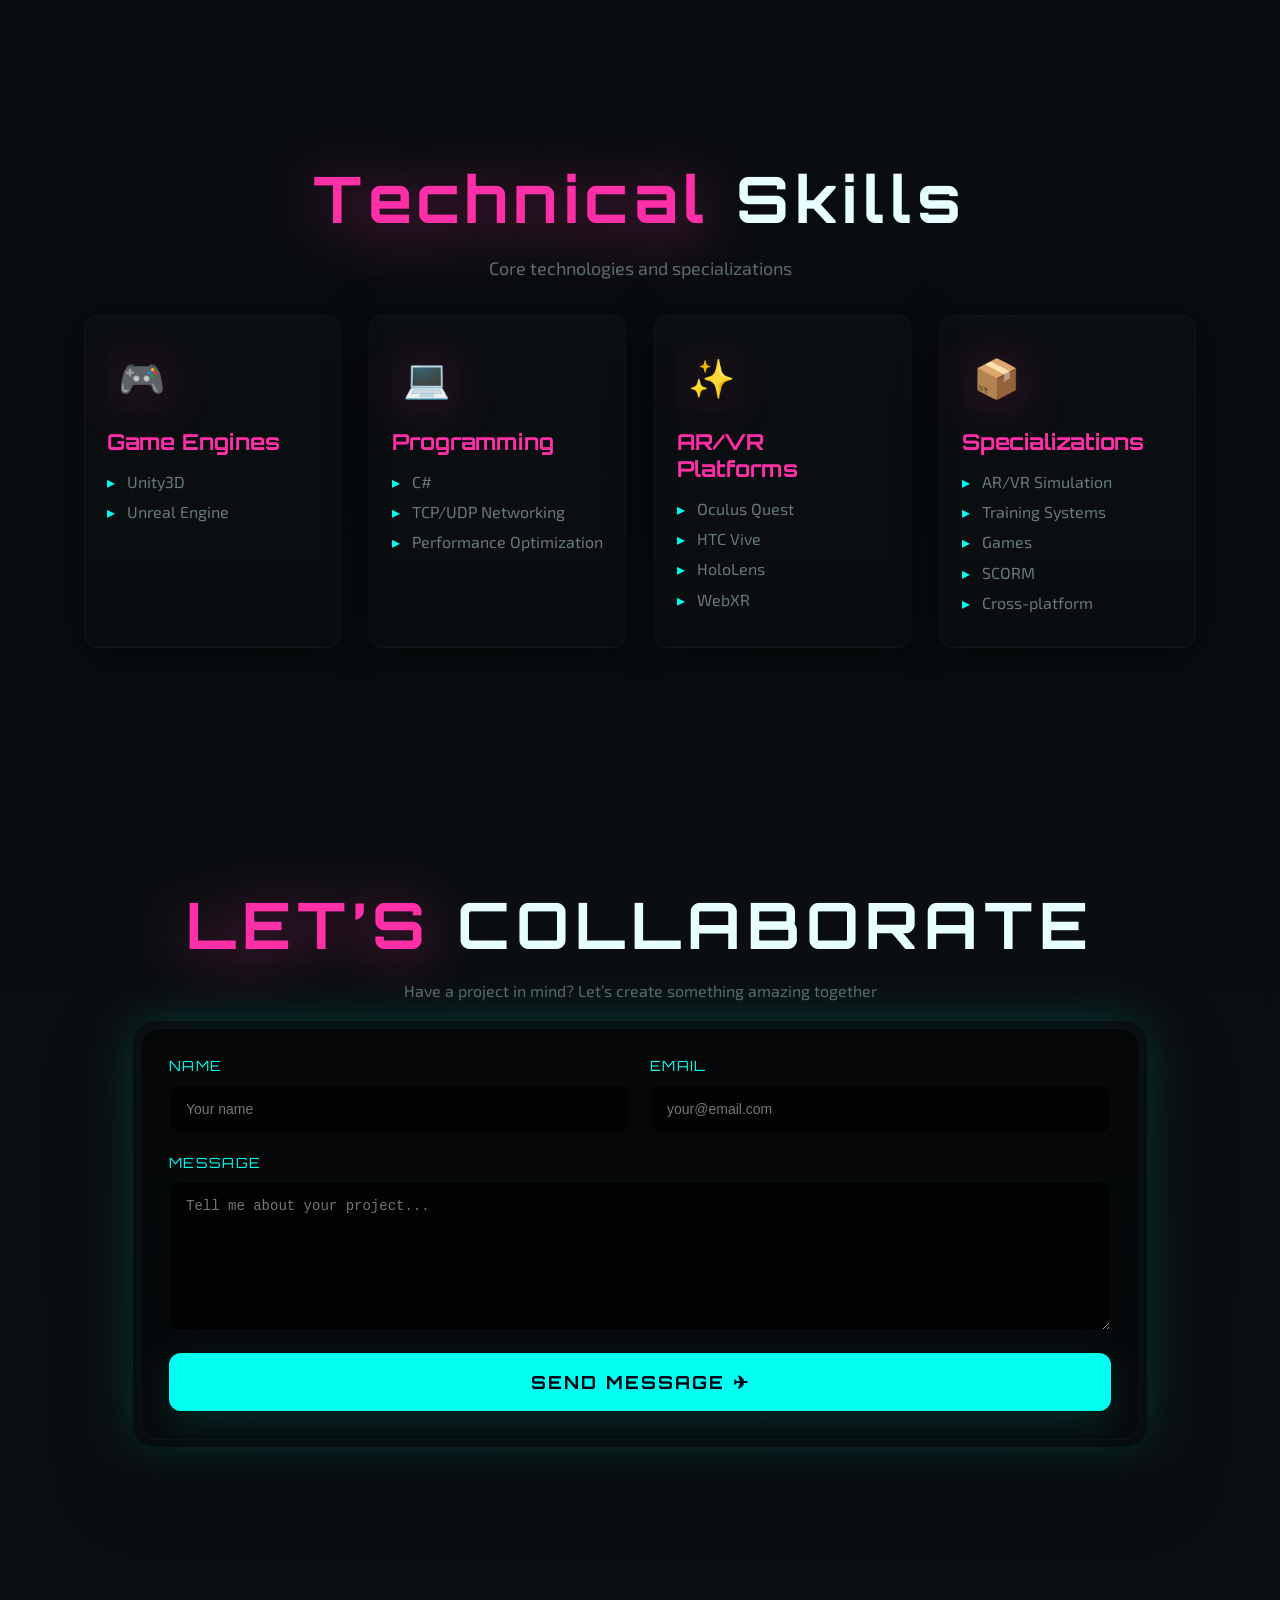
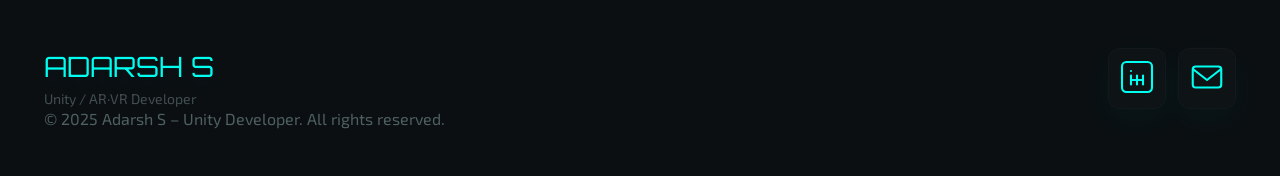
==== commit 5673bc6e: "3" ====
--- a/index.html
+++ b/index.html
@@ -226,6 +226,45 @@
 
 </div>
 
+
+<!-- PROJECT 8 -->
+<div class="project-card">
+
+<div class="game-preview">
+
+<img src="AutoRikshawHillClimb.png" alt="Delta Orchid">
+
+<a 
+href="https://adarshadsss.github.io/HillClimb_WebGL/" 
+target="_blank" 
+class="play-button">
+
+▶
+
+</a>
+
+</div>
+
+<div class="project-body">
+
+<h3>Auto Rickshaw Hill Climb</h3>
+
+<p>
+Physics-based hill climbing game where players drive an auto rickshaw across rugged terrain, collect coins, and maintain balance. Built with Unity and optimized for WebGL browser gameplay.
+</p>
+
+<div class="project-tags">
+<span>Unity</span>
+<span>WebGL</span>
+<span>Physics</span>
+<span>Arcade Game</span>
+<span>Vehicle Controller</span>
+</div>
+
+</div>
+
+</div>
+
 </section>
  
 
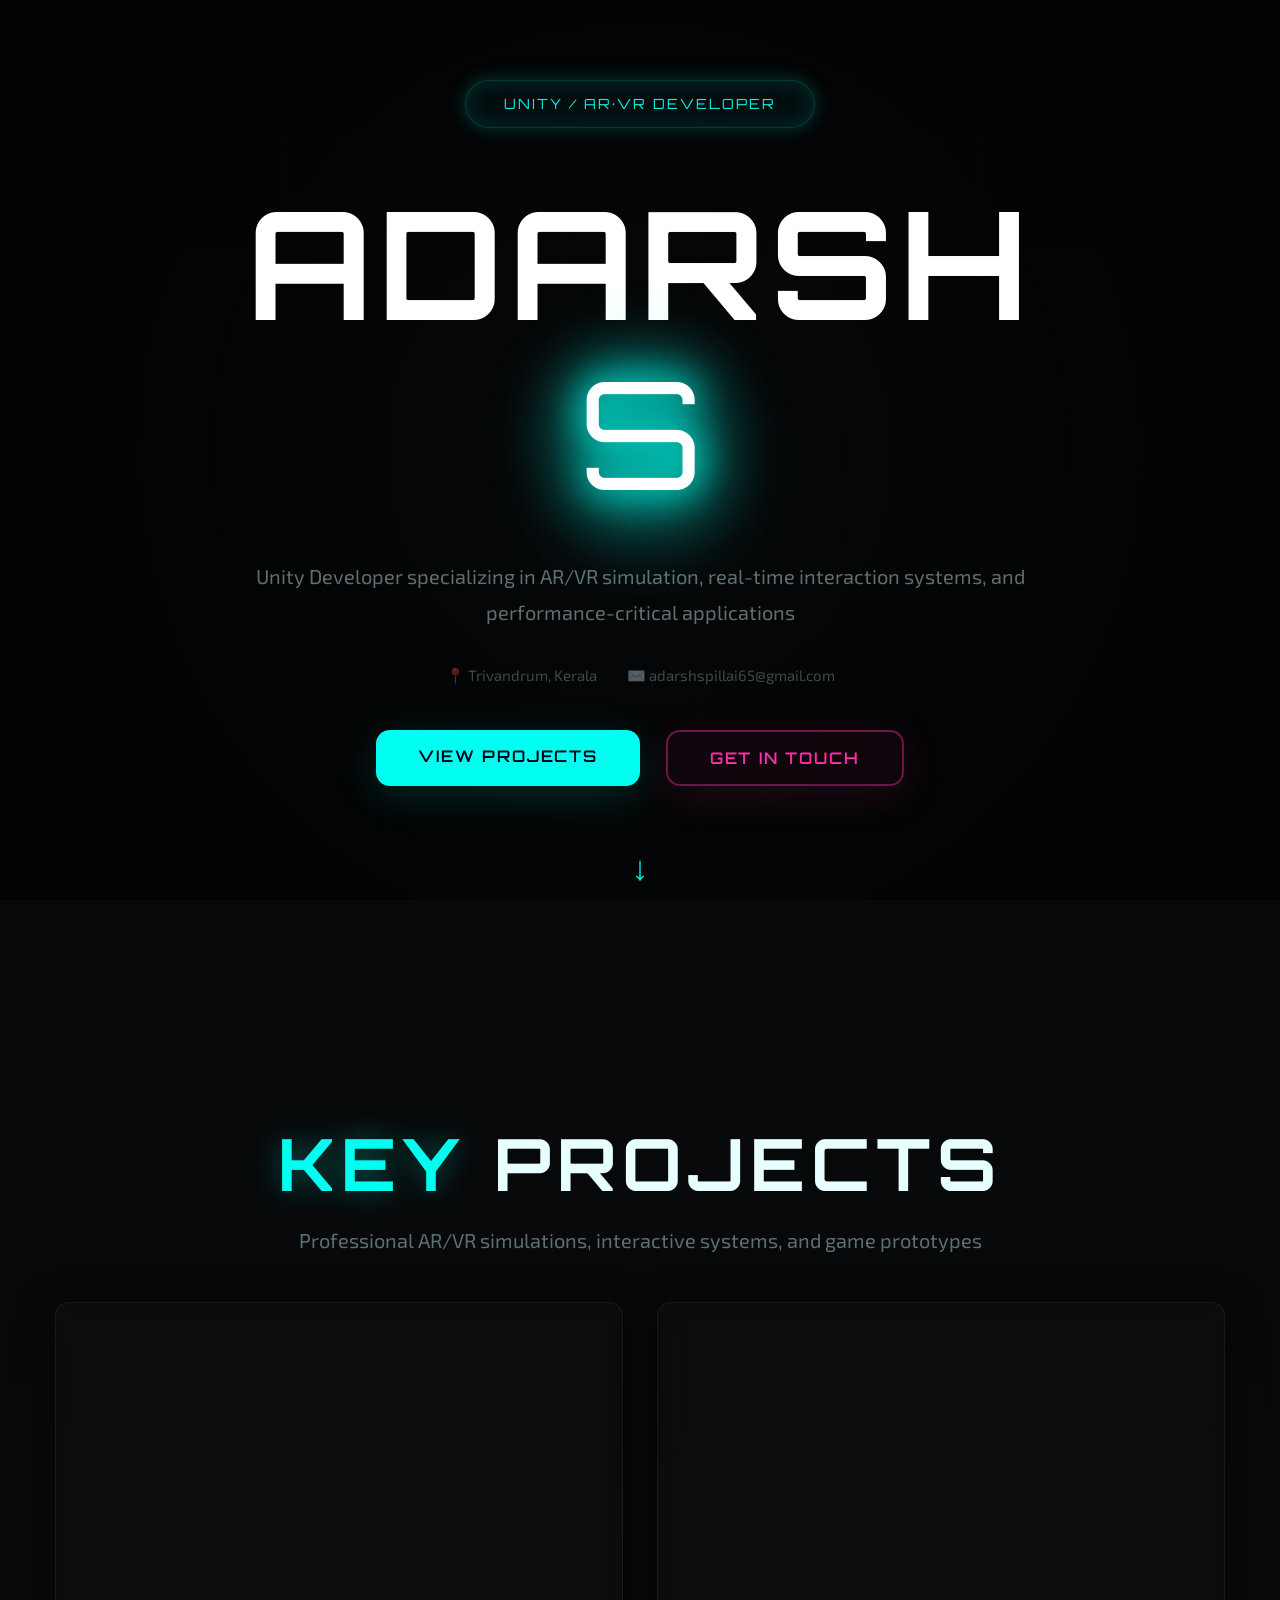
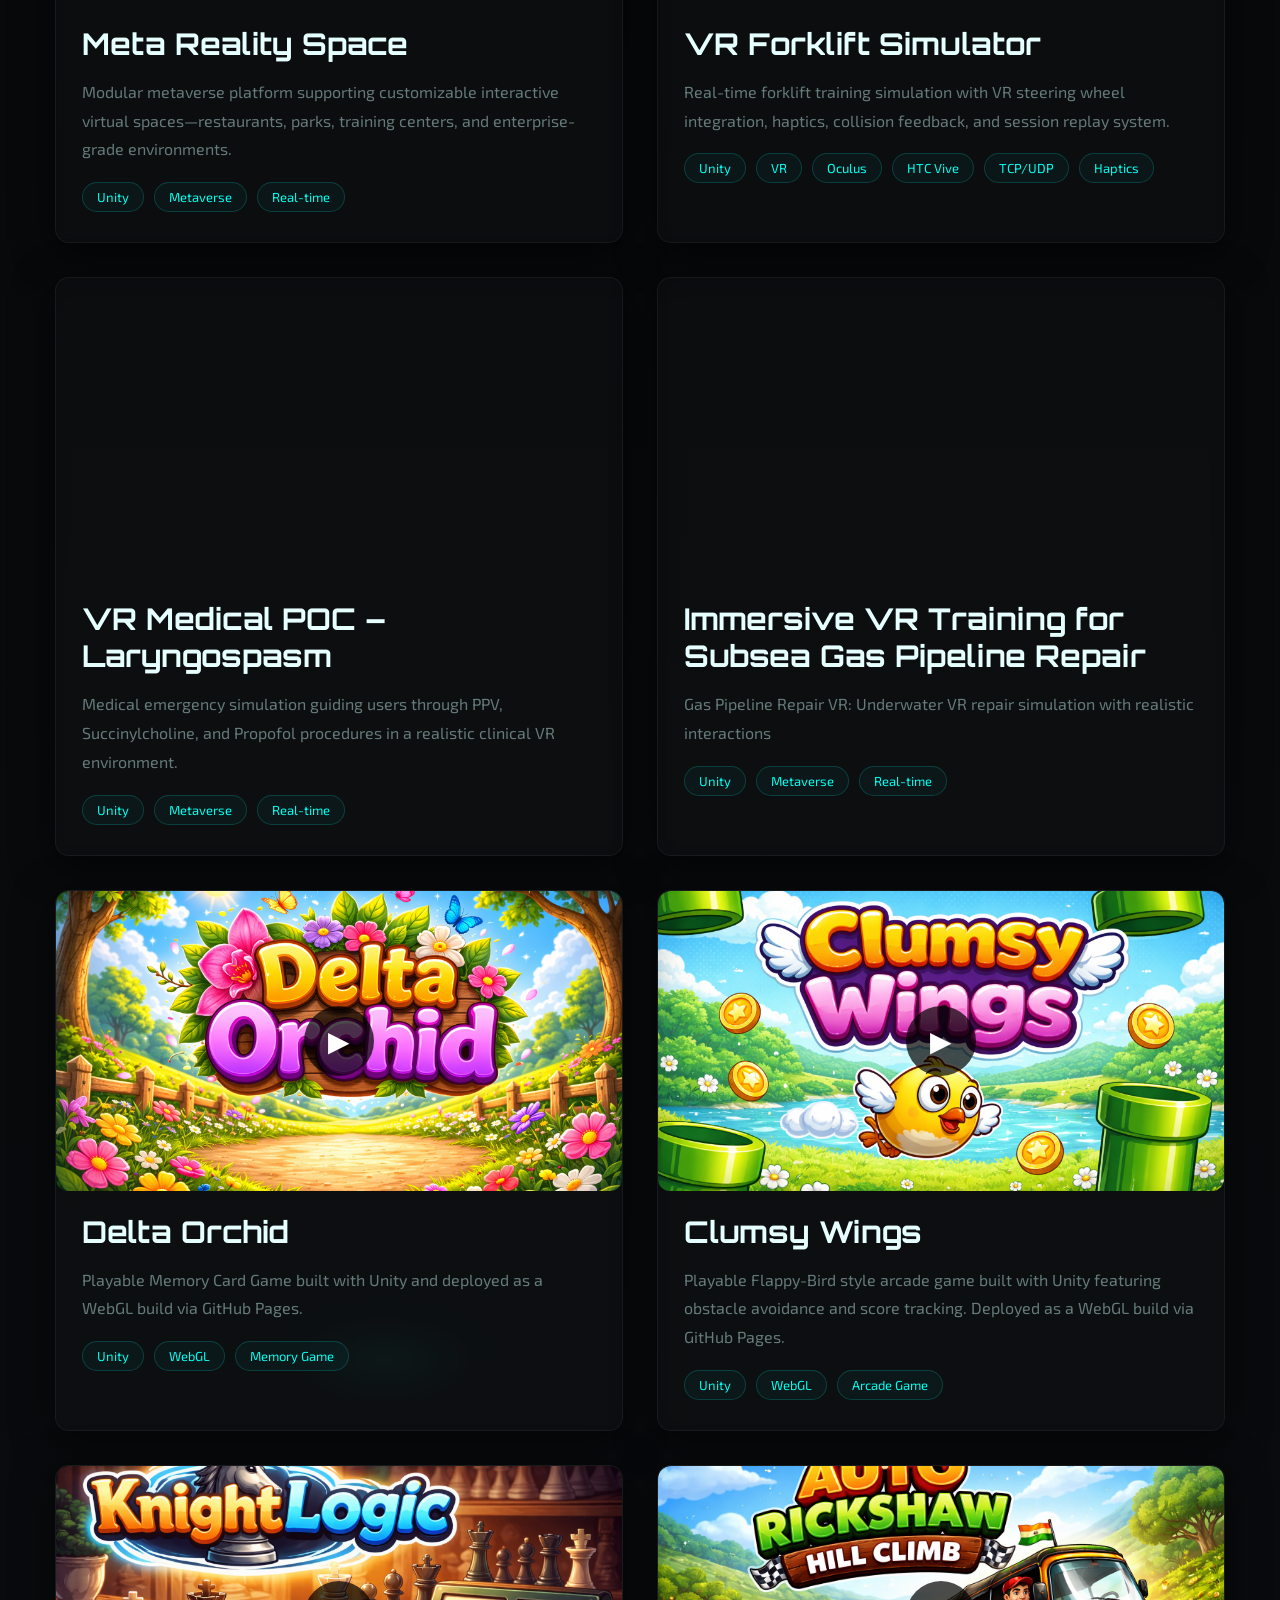
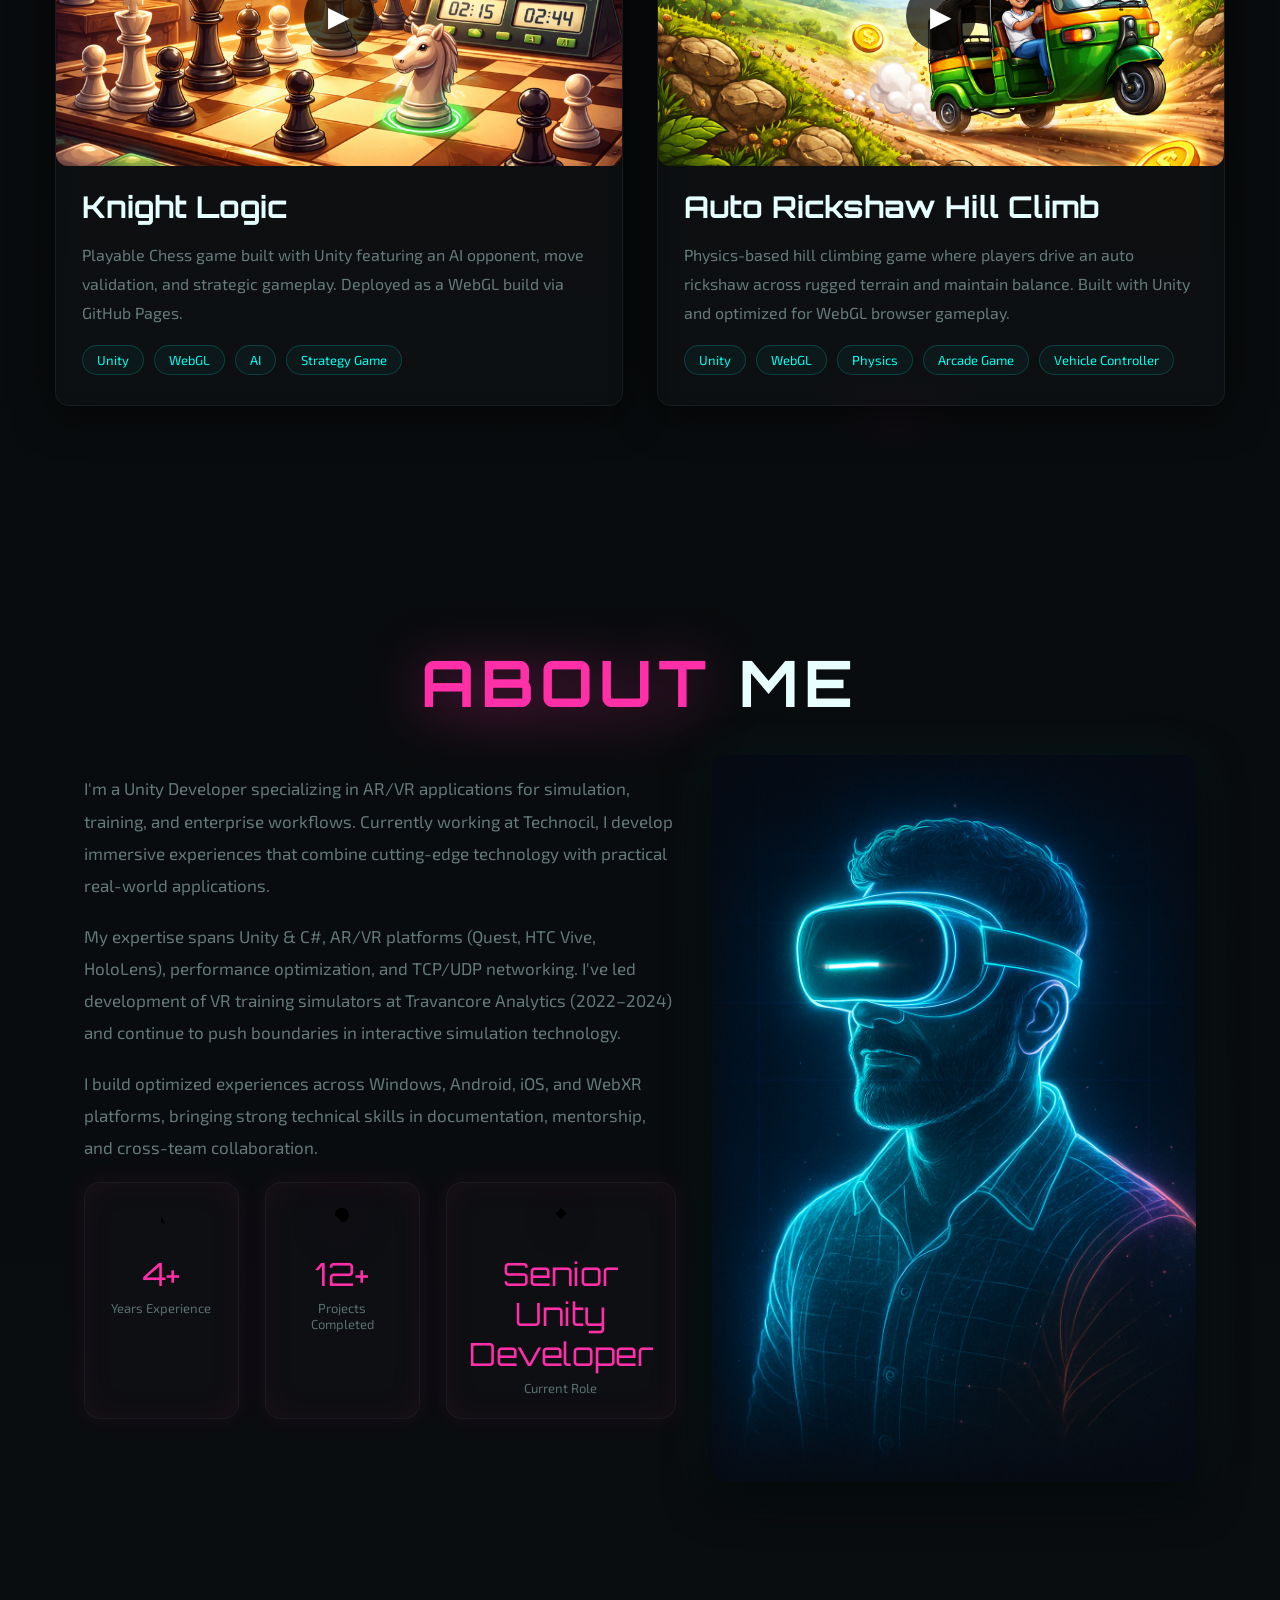
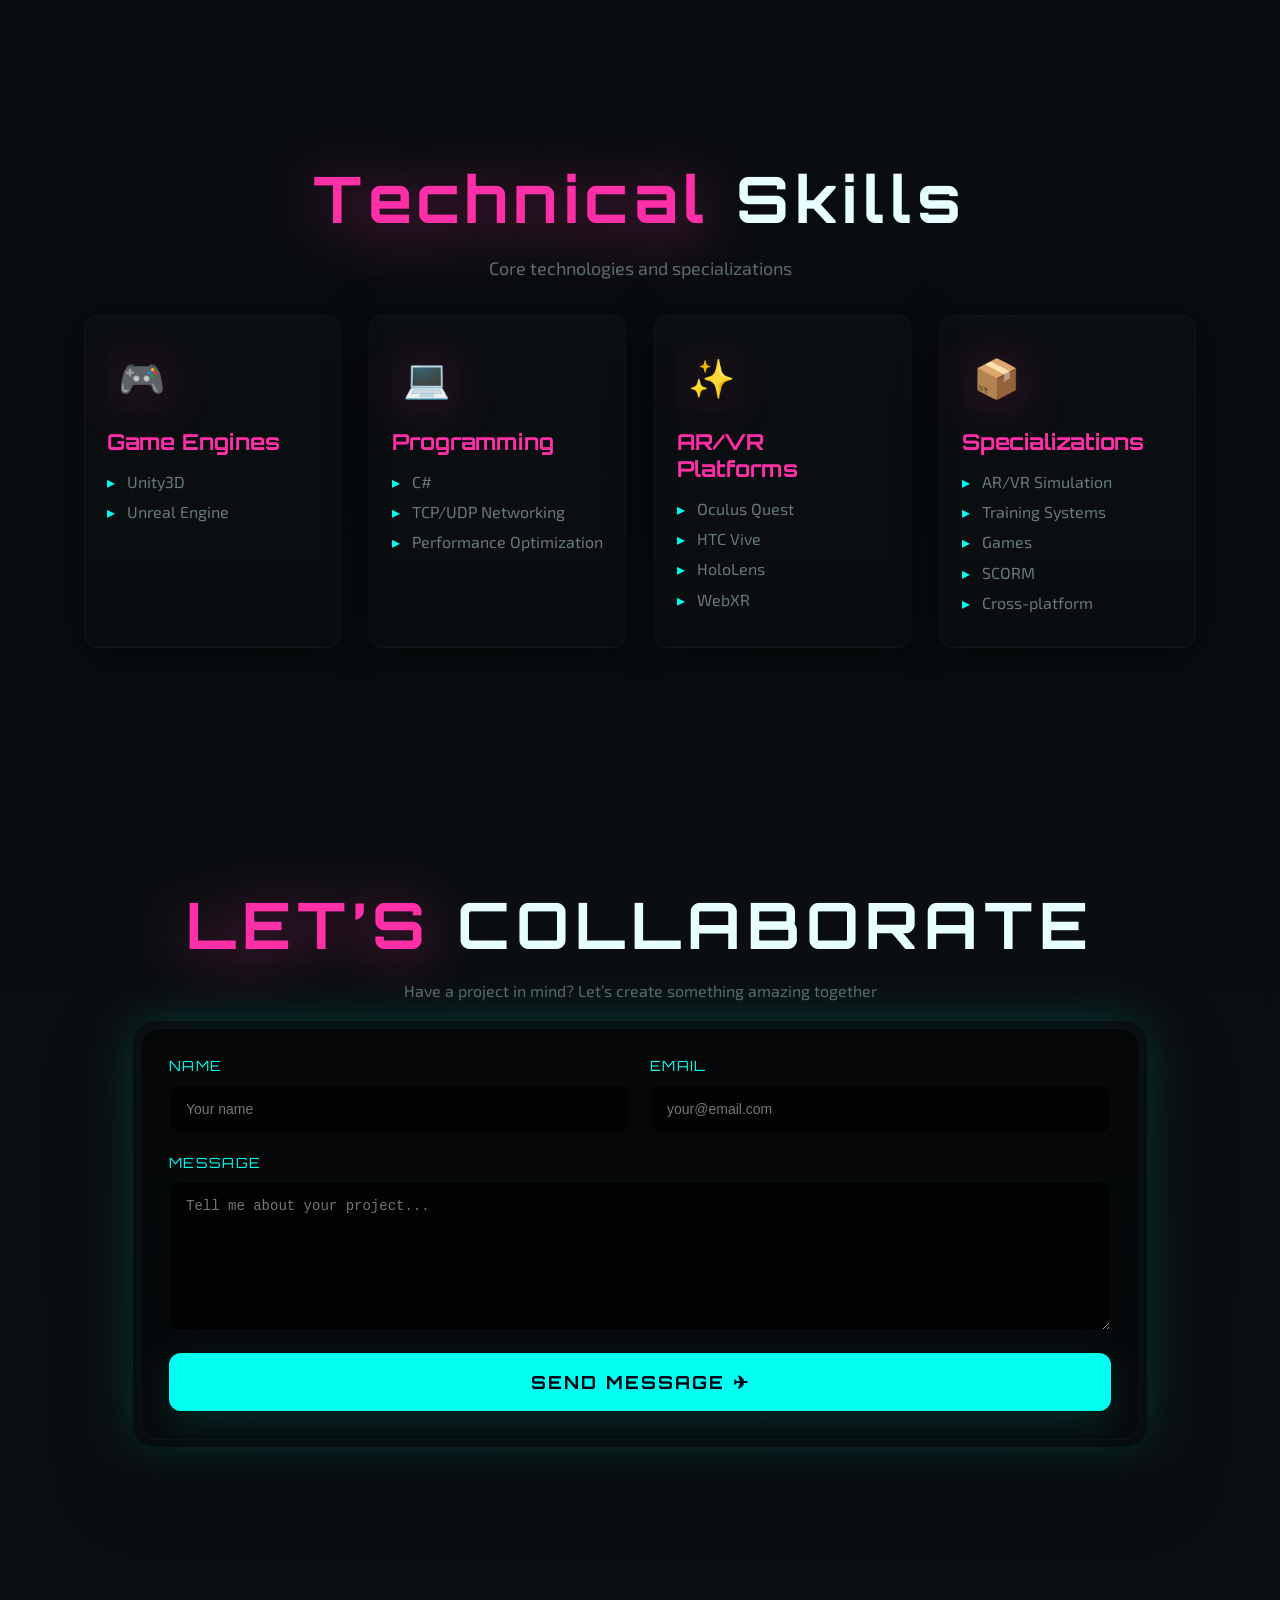
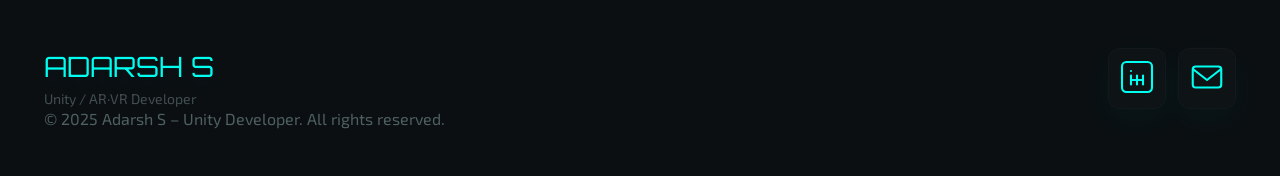
==== commit f9ea9d1c: "Update index.html" ====
--- a/index.html
+++ b/index.html
@@ -250,7 +250,7 @@
 <h3>Auto Rickshaw Hill Climb</h3>
 
 <p>
-Physics-based hill climbing game where players drive an auto rickshaw across rugged terrain, collect coins, and maintain balance. Built with Unity and optimized for WebGL browser gameplay.
+Physics-based hill climbing game where players drive an auto rickshaw across rugged terrain and maintain balance. Built with Unity and optimized for WebGL browser gameplay.
 </p>
 
 <div class="project-tags">
